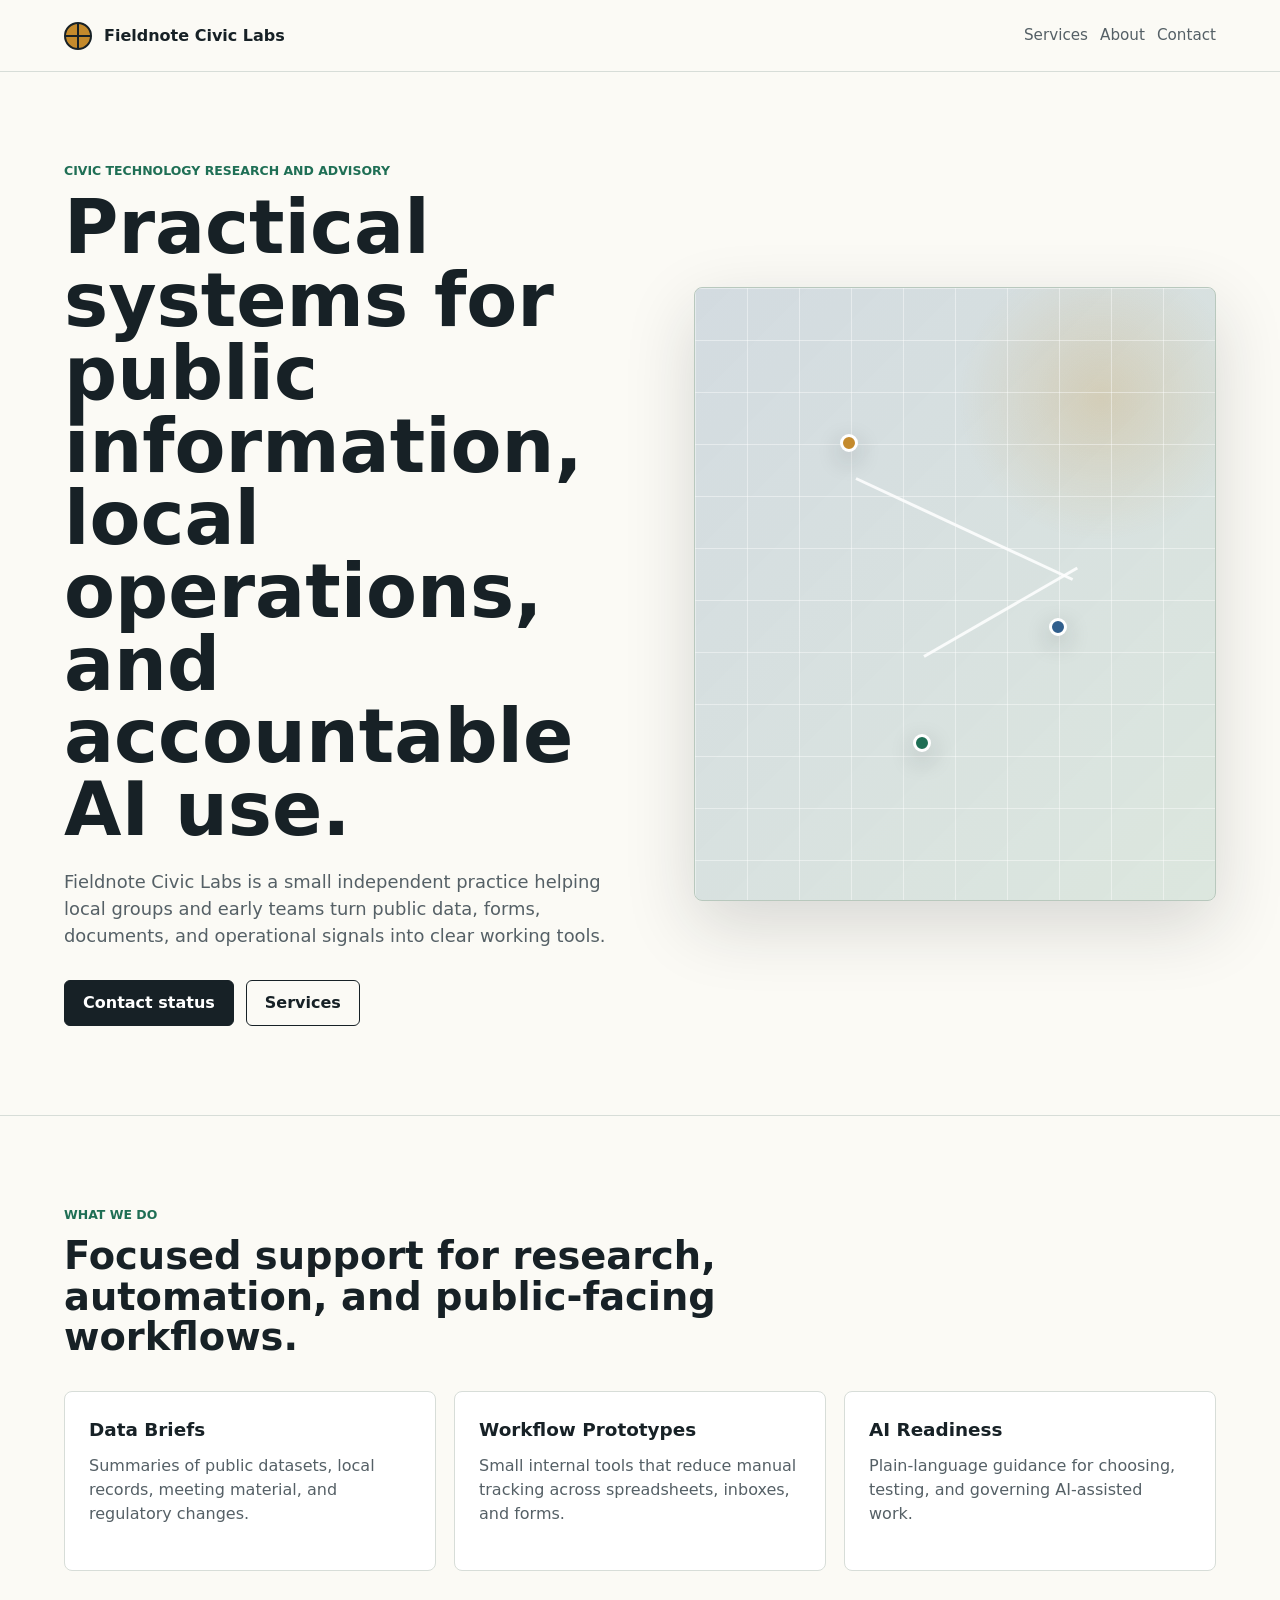
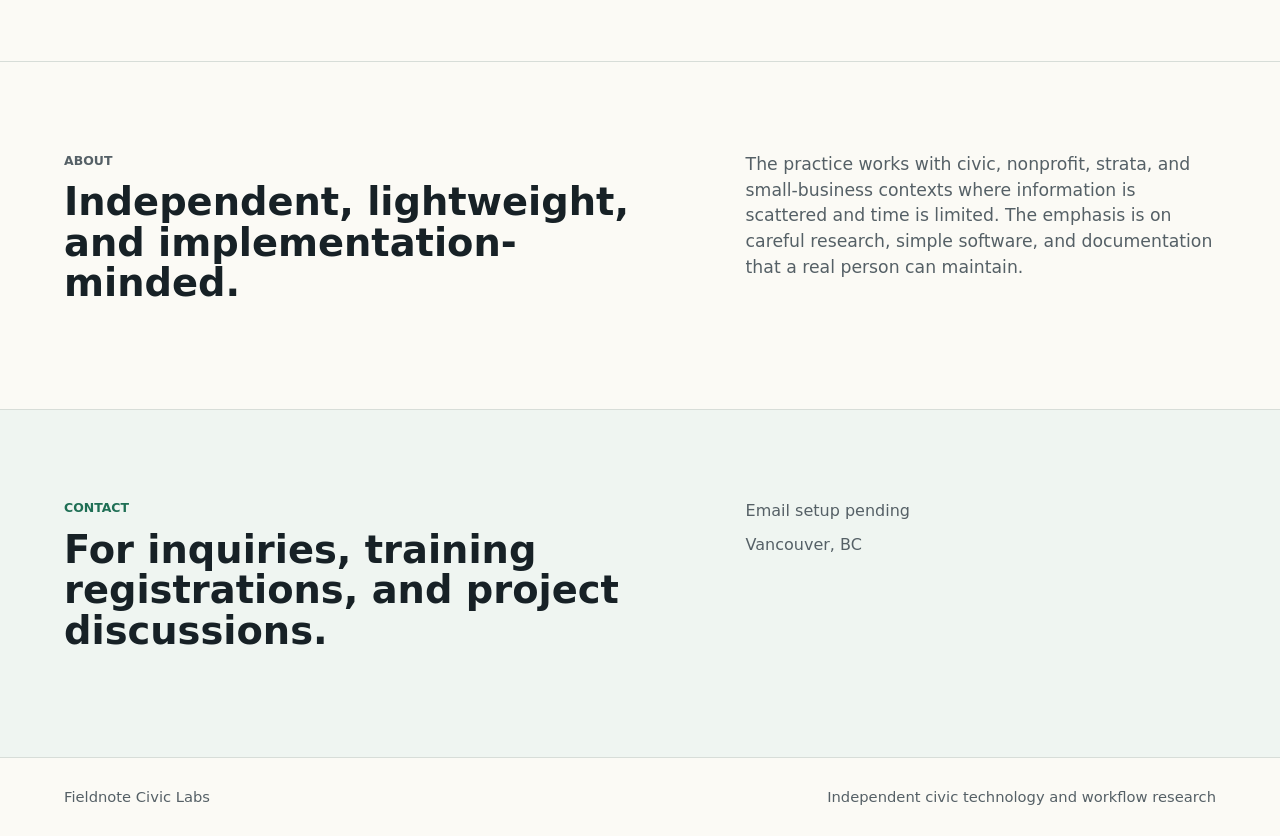
==== index.html @ 01c792d1 "Remove unconfigured contact email" ====
<!doctype html>
<html lang="en">
  <head>
    <meta charset="utf-8">
    <meta name="viewport" content="width=device-width, initial-scale=1">
    <title>Fieldnote Civic Labs</title>
    <meta
      name="description"
      content="Fieldnote Civic Labs is an independent civic technology and workflow research practice."
    >
    <meta property="og:title" content="Fieldnote Civic Labs">
    <meta
      property="og:description"
      content="Independent civic technology, workflow research, and accountable AI advisory."
    >
    <meta property="og:type" content="website">
    <meta property="og:url" content="https://fieldnoteciviclabs.com/">
    <link rel="stylesheet" href="./styles.css">
  </head>
  <body>
    <header class="site-header">
      <a class="brand" href="./" aria-label="Fieldnote Civic Labs home">
        <span class="brand-mark" aria-hidden="true"></span>
        <span>Fieldnote Civic Labs</span>
      </a>
      <nav aria-label="Primary navigation">
        <a href="#services">Services</a>
        <a href="#about">About</a>
        <a href="#contact">Contact</a>
      </nav>
    </header>

    <main>
      <section class="hero">
        <div class="hero-copy">
          <p class="eyebrow">Civic technology research and advisory</p>
          <h1>Practical systems for public information, local operations, and accountable AI use.</h1>
          <p class="lede">
            Fieldnote Civic Labs is a small independent practice helping local groups and early teams
            turn public data, forms, documents, and operational signals into clear working tools.
          </p>
          <div class="hero-actions" aria-label="Primary actions">
            <a class="button primary" href="#contact">Contact status</a>
            <a class="button secondary" href="#services">Services</a>
          </div>
        </div>
        <div class="field-visual" aria-hidden="true">
          <div class="map-grid">
            <span class="pin pin-one"></span>
            <span class="pin pin-two"></span>
            <span class="pin pin-three"></span>
            <span class="route route-one"></span>
            <span class="route route-two"></span>
          </div>
        </div>
      </section>

      <section id="services" class="section">
        <div class="section-heading">
          <p class="eyebrow">What we do</p>
          <h2>Focused support for research, automation, and public-facing workflows.</h2>
        </div>
        <div class="service-grid">
          <article>
            <h3>Data Briefs</h3>
            <p>Summaries of public datasets, local records, meeting material, and regulatory changes.</p>
          </article>
          <article>
            <h3>Workflow Prototypes</h3>
            <p>Small internal tools that reduce manual tracking across spreadsheets, inboxes, and forms.</p>
          </article>
          <article>
            <h3>AI Readiness</h3>
            <p>Plain-language guidance for choosing, testing, and governing AI-assisted work.</p>
          </article>
        </div>
      </section>

      <section id="about" class="section split">
        <div>
          <p class="eyebrow">About</p>
          <h2>Independent, lightweight, and implementation-minded.</h2>
        </div>
        <p>
          The practice works with civic, nonprofit, strata, and small-business contexts where information
          is scattered and time is limited. The emphasis is on careful research, simple software, and
          documentation that a real person can maintain.
        </p>
      </section>

      <section id="contact" class="section contact-band">
        <div>
          <p class="eyebrow">Contact</p>
          <h2>For inquiries, training registrations, and project discussions.</h2>
        </div>
        <address>
          <span>Email setup pending</span>
          <span>Vancouver, BC</span>
        </address>
      </section>
    </main>

    <footer>
      <span>Fieldnote Civic Labs</span>
      <span>Independent civic technology and workflow research</span>
    </footer>
  </body>
</html>
---- styles.css ----
:root {
  color-scheme: light;
  --ink: #172126;
  --muted: #556066;
  --line: #d7ddd8;
  --paper: #fbfaf5;
  --wash: #eff5f1;
  --green: #1f6f55;
  --blue: #315f8d;
  --gold: #c48a2c;
  --white: #ffffff;
}

* {
  box-sizing: border-box;
}

html {
  scroll-behavior: smooth;
}

body {
  margin: 0;
  background: var(--paper);
  color: var(--ink);
  font-family:
    Inter, ui-sans-serif, system-ui, -apple-system, BlinkMacSystemFont, "Segoe UI", sans-serif;
  line-height: 1.5;
}

a {
  color: inherit;
}

.site-header {
  display: flex;
  align-items: center;
  justify-content: space-between;
  gap: 24px;
  min-height: 72px;
  padding: 18px clamp(20px, 5vw, 72px);
  border-bottom: 1px solid var(--line);
  background: rgba(251, 250, 245, 0.94);
  position: sticky;
  top: 0;
  z-index: 10;
  backdrop-filter: blur(12px);
}

.brand,
nav {
  display: flex;
  align-items: center;
  gap: 12px;
}

.brand {
  text-decoration: none;
  font-weight: 700;
}

.brand-mark {
  width: 28px;
  height: 28px;
  border: 2px solid var(--ink);
  border-radius: 50%;
  background:
    linear-gradient(90deg, transparent 46%, var(--ink) 46% 54%, transparent 54%),
    linear-gradient(0deg, transparent 46%, var(--ink) 46% 54%, transparent 54%),
    var(--gold);
}

nav a {
  color: var(--muted);
  font-size: 0.95rem;
  text-decoration: none;
}

nav a:hover {
  color: var(--ink);
}

.hero {
  display: grid;
  grid-template-columns: minmax(0, 1.04fr) minmax(320px, 0.96fr);
  gap: clamp(32px, 5vw, 72px);
  align-items: center;
  min-height: calc(100svh - 72px);
  padding: clamp(48px, 7vw, 92px) clamp(20px, 5vw, 72px);
  border-bottom: 1px solid var(--line);
}

.hero-copy {
  max-width: 760px;
}

.eyebrow {
  margin: 0 0 12px;
  color: var(--green);
  font-size: 0.78rem;
  font-weight: 800;
  letter-spacing: 0;
  text-transform: uppercase;
}

h1,
h2,
h3,
p {
  margin-top: 0;
}

h1 {
  margin-bottom: 22px;
  font-size: clamp(2.45rem, 5.8vw, 5.8rem);
  line-height: 0.98;
  letter-spacing: 0;
  max-width: 900px;
}

h2 {
  margin-bottom: 16px;
  font-size: clamp(1.75rem, 3vw, 3.15rem);
  line-height: 1.05;
  letter-spacing: 0;
}

h3 {
  margin-bottom: 10px;
  font-size: 1.15rem;
}

.lede {
  max-width: 700px;
  color: var(--muted);
  font-size: clamp(1.05rem, 1.4vw, 1.28rem);
}

.hero-actions {
  display: flex;
  flex-wrap: wrap;
  gap: 12px;
  margin-top: 30px;
}

.button {
  display: inline-flex;
  align-items: center;
  justify-content: center;
  min-height: 46px;
  padding: 0 18px;
  border: 1px solid var(--ink);
  border-radius: 6px;
  font-weight: 700;
  text-decoration: none;
}

.button.primary {
  background: var(--ink);
  color: var(--white);
}

.button.secondary {
  background: transparent;
}

.field-visual {
  min-height: min(68svh, 620px);
  border: 1px solid #b8c8bd;
  border-radius: 8px;
  overflow: hidden;
  background:
    radial-gradient(circle at 78% 18%, rgba(196, 138, 44, 0.22), transparent 22%),
    linear-gradient(135deg, rgba(49, 95, 141, 0.2), rgba(31, 111, 85, 0.14)),
    url("https://images.unsplash.com/photo-1518005020951-eccb494ad742?auto=format&fit=crop&w=1200&q=80");
  background-position: center;
  background-size: cover;
  box-shadow: 0 24px 70px rgba(23, 33, 38, 0.16);
}

.map-grid {
  position: relative;
  width: 100%;
  height: 100%;
  min-height: inherit;
  background-image:
    linear-gradient(rgba(255, 255, 255, 0.42) 1px, transparent 1px),
    linear-gradient(90deg, rgba(255, 255, 255, 0.42) 1px, transparent 1px);
  background-size: 52px 52px;
}

.pin,
.route {
  position: absolute;
  display: block;
}

.pin {
  width: 18px;
  height: 18px;
  border: 3px solid var(--white);
  border-radius: 50%;
  background: var(--gold);
  box-shadow: 0 8px 24px rgba(23, 33, 38, 0.24);
}

.pin-one {
  top: 24%;
  left: 28%;
}

.pin-two {
  top: 54%;
  left: 68%;
  background: var(--blue);
}

.pin-three {
  top: 73%;
  left: 42%;
  background: var(--green);
}

.route {
  height: 3px;
  transform-origin: left center;
  background: rgba(255, 255, 255, 0.86);
}

.route-one {
  top: 31%;
  left: 31%;
  width: 46%;
  transform: rotate(25deg);
}

.route-two {
  top: 60%;
  left: 44%;
  width: 34%;
  transform: rotate(-30deg);
}

.section {
  padding: clamp(48px, 7vw, 90px) clamp(20px, 5vw, 72px);
  border-bottom: 1px solid var(--line);
}

.section-heading {
  max-width: 780px;
  margin-bottom: 34px;
}

.service-grid {
  display: grid;
  grid-template-columns: repeat(3, minmax(0, 1fr));
  gap: 18px;
}

.service-grid article {
  min-height: 180px;
  padding: 24px;
  border: 1px solid var(--line);
  border-radius: 8px;
  background: var(--white);
}

.service-grid p,
.split p {
  color: var(--muted);
}

.split,
.contact-band {
  display: grid;
  grid-template-columns: minmax(0, 0.9fr) minmax(280px, 0.7fr);
  gap: clamp(28px, 6vw, 90px);
  align-items: start;
}

.split > p {
  margin: 0;
  font-size: 1.08rem;
}

.contact-band {
  background: var(--wash);
}

address {
  display: grid;
  gap: 10px;
  color: var(--muted);
  font-style: normal;
}

address a {
  color: var(--ink);
  font-weight: 800;
}

footer {
  display: flex;
  justify-content: space-between;
  gap: 18px;
  padding: 28px clamp(20px, 5vw, 72px);
  color: var(--muted);
  font-size: 0.92rem;
}

@media (max-width: 860px) {
  .site-header,
  footer {
    align-items: flex-start;
    flex-direction: column;
  }

  .hero,
  .split,
  .contact-band {
    grid-template-columns: 1fr;
  }

  .hero {
    min-height: auto;
  }

  .field-visual {
    min-height: 360px;
  }

  .service-grid {
    grid-template-columns: 1fr;
  }
}

@media (max-width: 560px) {
  nav {
    width: 100%;
    justify-content: space-between;
  }

  h1 {
    font-size: 2.35rem;
  }
}
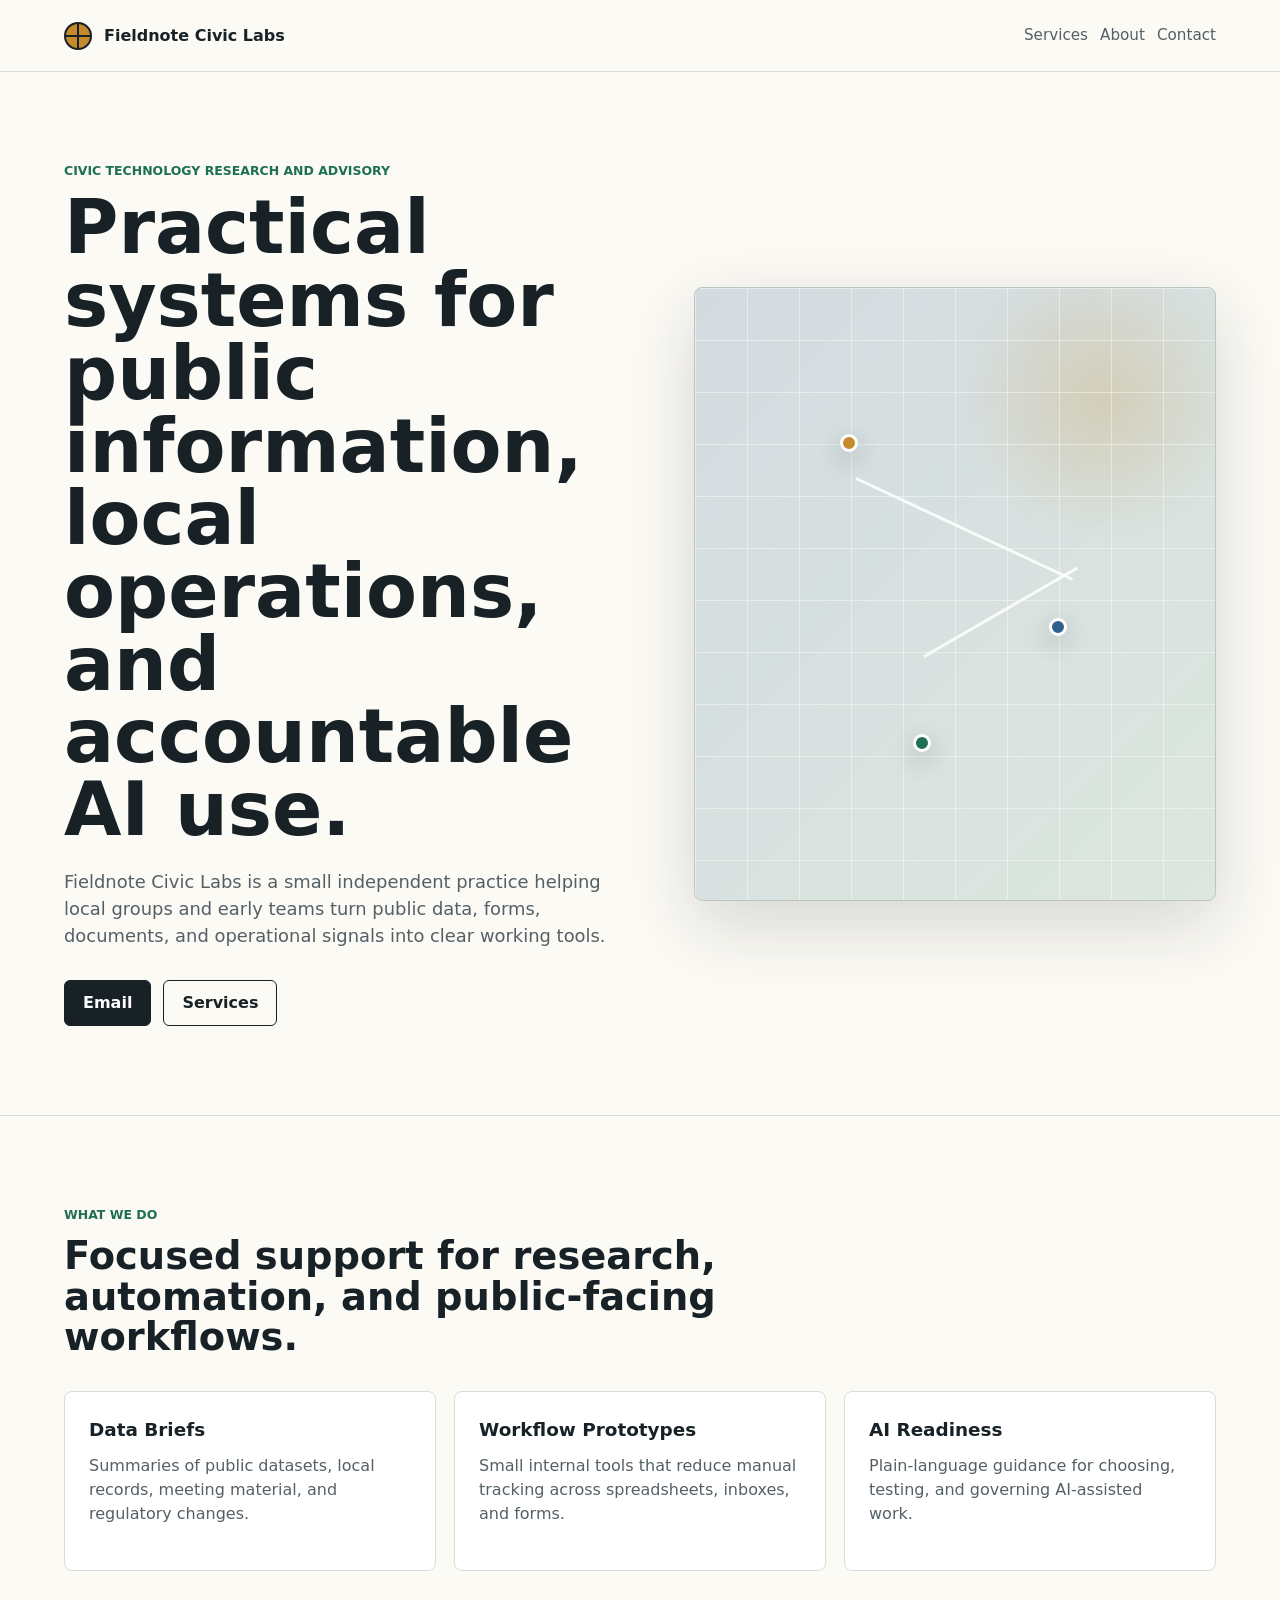
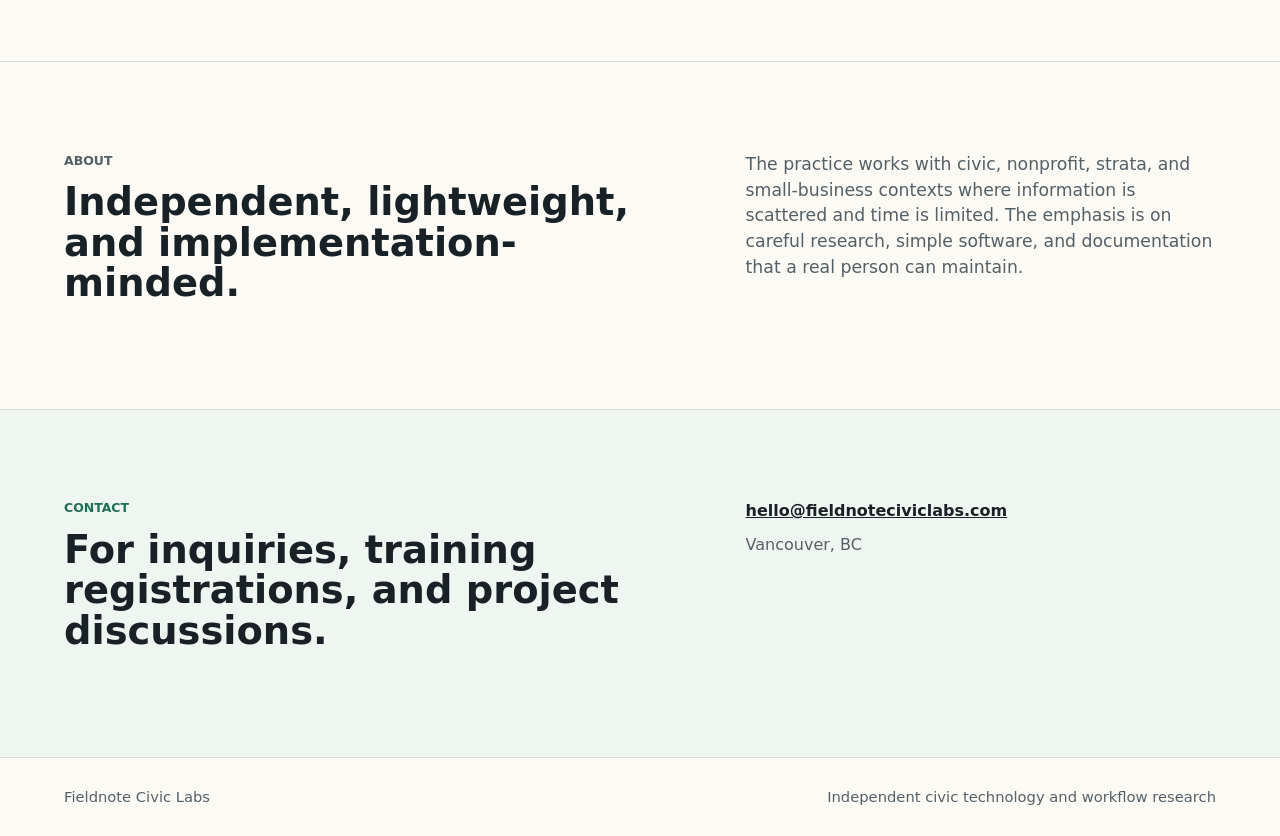
==== commit 1475ce66: "Show working contact email" ====
--- a/index.html
+++ b/index.html
@@ -40,7 +40,7 @@
             turn public data, forms, documents, and operational signals into clear working tools.
           </p>
           <div class="hero-actions" aria-label="Primary actions">
-            <a class="button primary" href="#contact">Contact status</a>
+            <a class="button primary" href="mailto:hello@fieldnoteciviclabs.com">Email</a>
             <a class="button secondary" href="#services">Services</a>
           </div>
         </div>
@@ -94,7 +94,7 @@
           <h2>For inquiries, training registrations, and project discussions.</h2>
         </div>
         <address>
-          <span>Email setup pending</span>
+          <a href="mailto:hello@fieldnoteciviclabs.com">hello@fieldnoteciviclabs.com</a>
           <span>Vancouver, BC</span>
         </address>
       </section>
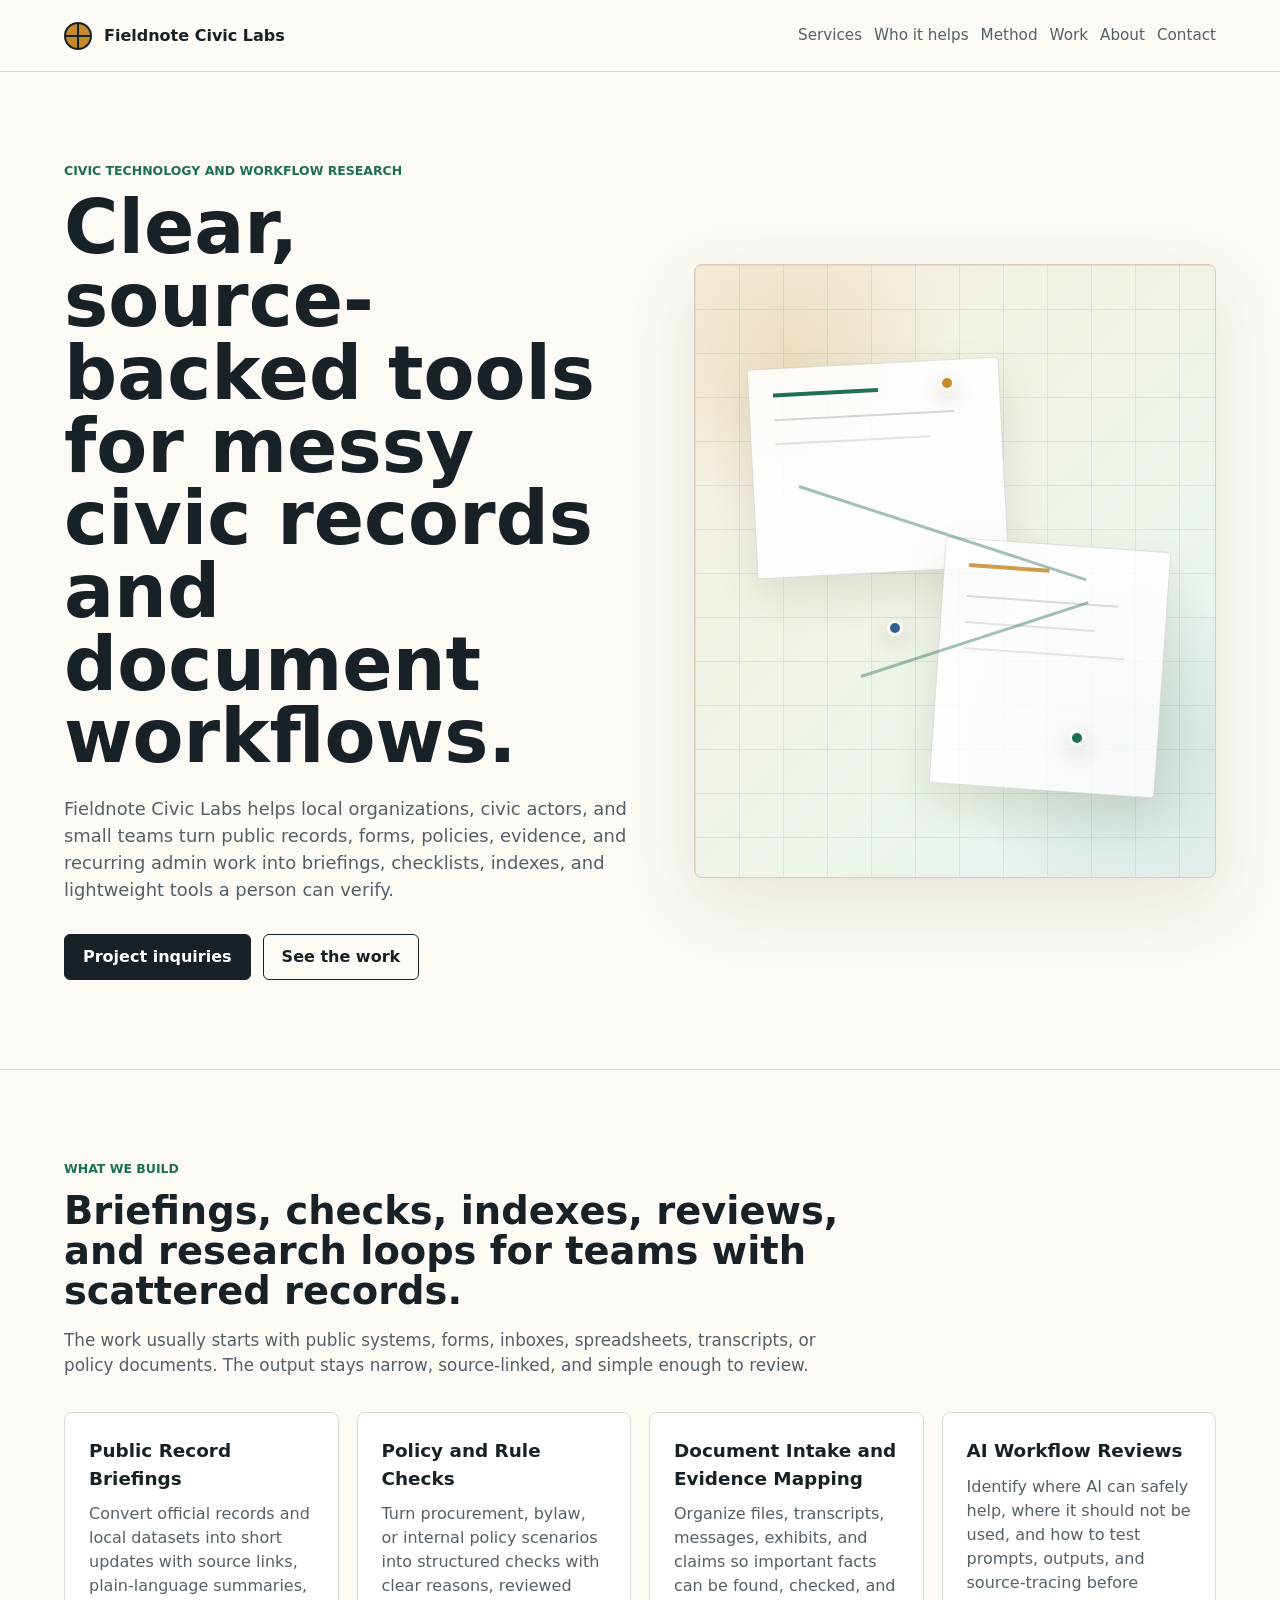
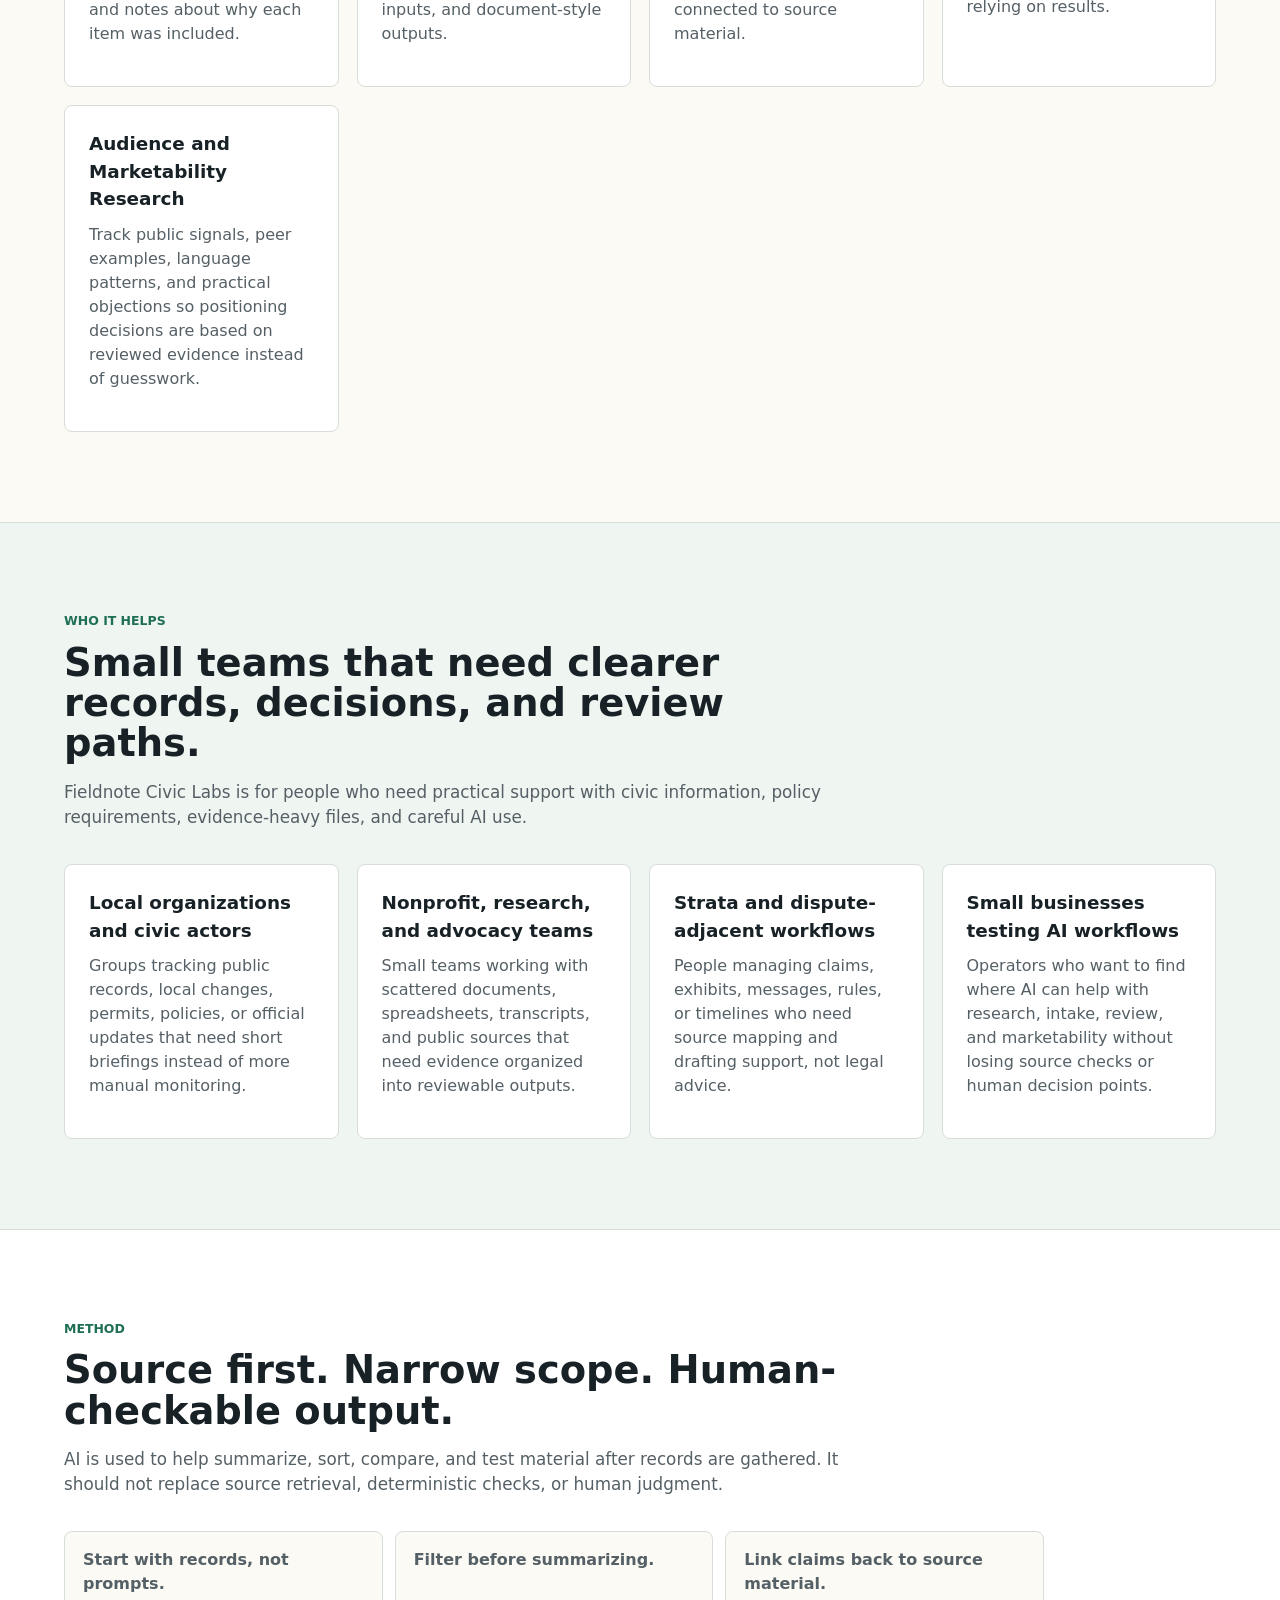
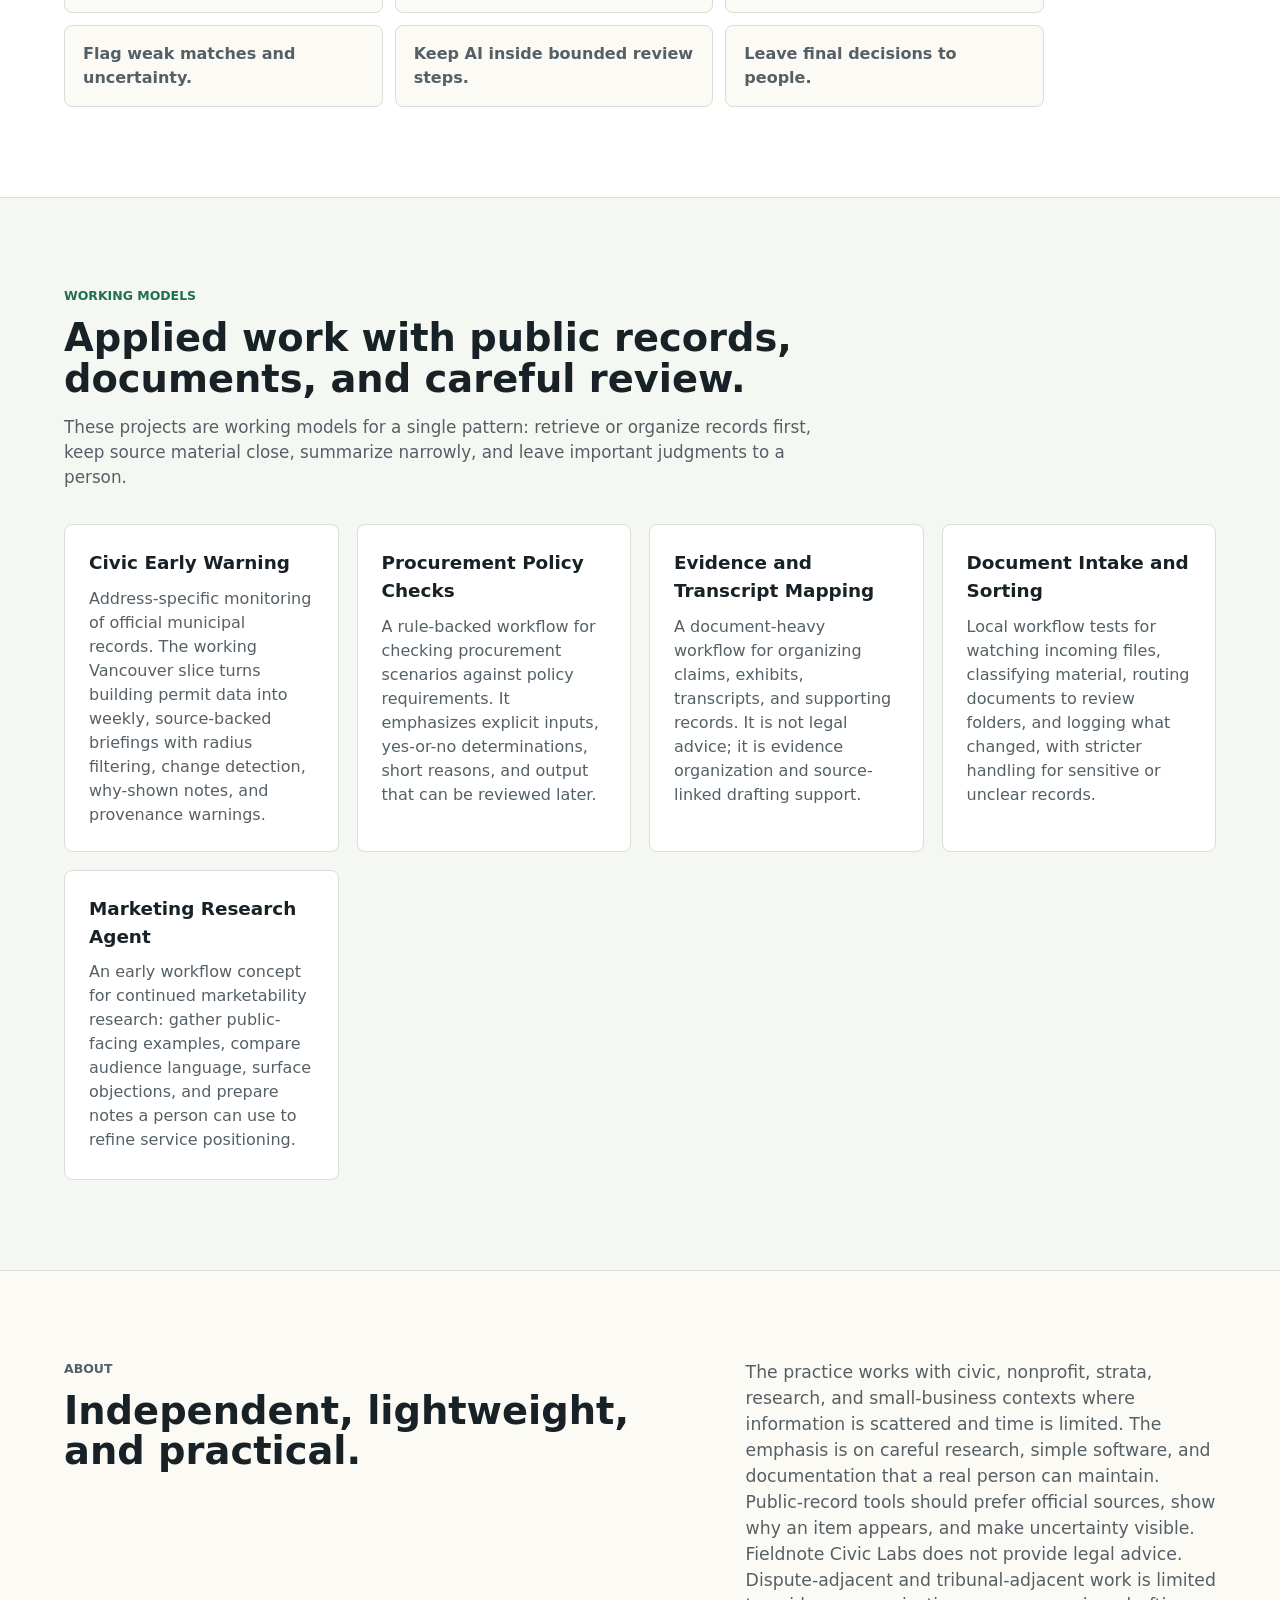
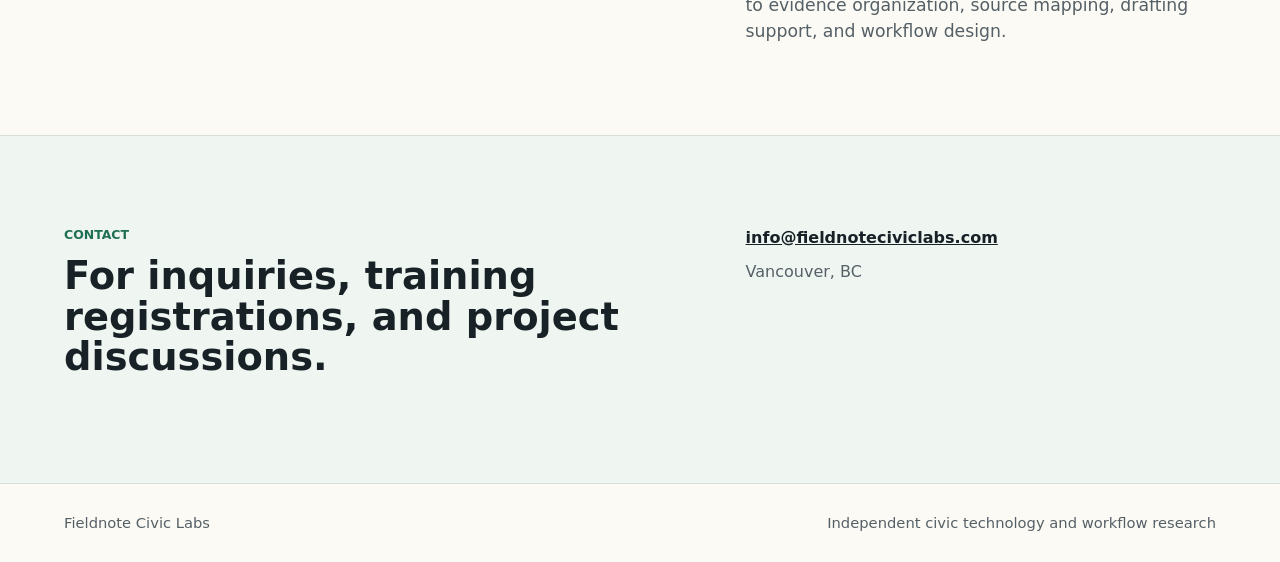
==== commit 0863d873: "Improve site search discoverability" ====
--- a/index.html
+++ b/index.html
@@ -3,19 +3,56 @@
   <head>
     <meta charset="utf-8">
     <meta name="viewport" content="width=device-width, initial-scale=1">
-    <title>Fieldnote Civic Labs</title>
+    <title>Fieldnote Civic Labs | Source-backed civic workflow tools</title>
     <meta
       name="description"
-      content="Fieldnote Civic Labs is an independent civic technology and workflow research practice."
+      content="Fieldnote Civic Labs builds source-backed civic workflow tools for public records, policy checks, document intake, evidence mapping, market research, and careful AI-assisted review."
     >
     <meta property="og:title" content="Fieldnote Civic Labs">
     <meta
       property="og:description"
-      content="Independent civic technology, workflow research, and accountable AI advisory."
+      content="Source-backed civic tools for public records, documents, and careful AI workflows."
     >
     <meta property="og:type" content="website">
     <meta property="og:url" content="https://fieldnoteciviclabs.com/">
+    <link rel="canonical" href="https://fieldnoteciviclabs.com/">
     <link rel="stylesheet" href="./styles.css">
+    <script type="application/ld+json">
+      {
+        "@context": "https://schema.org",
+        "@type": "ProfessionalService",
+        "name": "Fieldnote Civic Labs",
+        "url": "https://fieldnoteciviclabs.com/",
+        "email": "info@fieldnoteciviclabs.com",
+        "description": "Fieldnote Civic Labs builds source-backed civic workflow tools for public records, policy checks, document intake, evidence mapping, market research, and careful AI-assisted review.",
+        "areaServed": {
+          "@type": "Place",
+          "name": "Vancouver, British Columbia"
+        },
+        "address": {
+          "@type": "PostalAddress",
+          "addressLocality": "Vancouver",
+          "addressRegion": "BC",
+          "addressCountry": "CA"
+        },
+        "knowsAbout": [
+          "Civic technology",
+          "Public record briefings",
+          "Policy checks",
+          "Document intake",
+          "Evidence mapping",
+          "AI workflow review",
+          "Audience and marketability research"
+        ],
+        "serviceType": [
+          "Public record briefings",
+          "Policy and rule checks",
+          "Document intake and evidence mapping",
+          "AI workflow reviews",
+          "Audience and marketability research"
+        ]
+      }
+    </script>
   </head>
   <body>
     <header class="site-header">
@@ -25,6 +62,9 @@
       </a>
       <nav aria-label="Primary navigation">
         <a href="#services">Services</a>
+        <a href="#audience">Who it helps</a>
+        <a href="#method">Method</a>
+        <a href="#projects">Work</a>
         <a href="#about">About</a>
         <a href="#contact">Contact</a>
       </nav>
@@ -33,15 +73,16 @@
     <main>
       <section class="hero">
         <div class="hero-copy">
-          <p class="eyebrow">Civic technology research and advisory</p>
-          <h1>Practical systems for public information, local operations, and accountable AI use.</h1>
+          <p class="eyebrow">Civic technology and workflow research</p>
+          <h1>Clear, source-backed tools for messy civic records and document workflows.</h1>
           <p class="lede">
-            Fieldnote Civic Labs is a small independent practice helping local groups and early teams
-            turn public data, forms, documents, and operational signals into clear working tools.
+            Fieldnote Civic Labs helps local organizations, civic actors, and small teams turn public
+            records, forms, policies, evidence, and recurring admin work into briefings, checklists,
+            indexes, and lightweight tools a person can verify.
           </p>
           <div class="hero-actions" aria-label="Primary actions">
-            <a class="button primary" href="mailto:hello@fieldnoteciviclabs.com">Email</a>
-            <a class="button secondary" href="#services">Services</a>
+            <a class="button primary" href="#contact">Project inquiries</a>
+            <a class="button secondary" href="#projects">See the work</a>
           </div>
         </div>
         <div class="field-visual" aria-hidden="true">
@@ -57,21 +98,161 @@
 
       <section id="services" class="section">
         <div class="section-heading">
-          <p class="eyebrow">What we do</p>
-          <h2>Focused support for research, automation, and public-facing workflows.</h2>
+          <p class="eyebrow">What we build</p>
+          <h2>Briefings, checks, indexes, reviews, and research loops for teams with scattered records.</h2>
+          <p>
+            The work usually starts with public systems, forms, inboxes, spreadsheets, transcripts,
+            or policy documents. The output stays narrow, source-linked, and simple enough to review.
+          </p>
         </div>
         <div class="service-grid">
           <article>
-            <h3>Data Briefs</h3>
-            <p>Summaries of public datasets, local records, meeting material, and regulatory changes.</p>
-          </article>
-          <article>
-            <h3>Workflow Prototypes</h3>
-            <p>Small internal tools that reduce manual tracking across spreadsheets, inboxes, and forms.</p>
-          </article>
-          <article>
-            <h3>AI Readiness</h3>
-            <p>Plain-language guidance for choosing, testing, and governing AI-assisted work.</p>
+            <h3>Public Record Briefings</h3>
+            <p>
+              Convert official records and local datasets into short updates with source links,
+              plain-language summaries, and notes about why each item was included.
+            </p>
+          </article>
+          <article>
+            <h3>Policy and Rule Checks</h3>
+            <p>
+              Turn procurement, bylaw, or internal policy scenarios into structured checks with clear
+              reasons, reviewed inputs, and document-style outputs.
+            </p>
+          </article>
+          <article>
+            <h3>Document Intake and Evidence Mapping</h3>
+            <p>
+              Organize files, transcripts, messages, exhibits, and claims so important facts can be
+              found, checked, and connected to source material.
+            </p>
+          </article>
+          <article>
+            <h3>AI Workflow Reviews</h3>
+            <p>
+              Identify where AI can safely help, where it should not be used, and how to test prompts,
+              outputs, and source-tracing before relying on results.
+            </p>
+          </article>
+          <article>
+            <h3>Audience and Marketability Research</h3>
+            <p>
+              Track public signals, peer examples, language patterns, and practical objections so
+              positioning decisions are based on reviewed evidence instead of guesswork.
+            </p>
+          </article>
+        </div>
+      </section>
+
+      <section id="audience" class="section audience-section">
+        <div class="section-heading">
+          <p class="eyebrow">Who it helps</p>
+          <h2>Small teams that need clearer records, decisions, and review paths.</h2>
+          <p>
+            Fieldnote Civic Labs is for people who need practical support with civic information,
+            policy requirements, evidence-heavy files, and careful AI use.
+          </p>
+        </div>
+        <div class="audience-grid">
+          <article>
+            <h3>Local organizations and civic actors</h3>
+            <p>
+              Groups tracking public records, local changes, permits, policies, or official updates
+              that need short briefings instead of more manual monitoring.
+            </p>
+          </article>
+          <article>
+            <h3>Nonprofit, research, and advocacy teams</h3>
+            <p>
+              Small teams working with scattered documents, spreadsheets, transcripts, and public
+              sources that need evidence organized into reviewable outputs.
+            </p>
+          </article>
+          <article>
+            <h3>Strata and dispute-adjacent workflows</h3>
+            <p>
+              People managing claims, exhibits, messages, rules, or timelines who need source mapping
+              and drafting support, not legal advice.
+            </p>
+          </article>
+          <article>
+            <h3>Small businesses testing AI workflows</h3>
+            <p>
+              Operators who want to find where AI can help with research, intake, review, and
+              marketability without losing source checks or human decision points.
+            </p>
+          </article>
+        </div>
+      </section>
+
+      <section id="method" class="section method-section">
+        <div class="section-heading">
+          <p class="eyebrow">Method</p>
+          <h2>Source first. Narrow scope. Human-checkable output.</h2>
+          <p>
+            AI is used to help summarize, sort, compare, and test material after records are gathered.
+            It should not replace source retrieval, deterministic checks, or human judgment.
+          </p>
+        </div>
+        <ul class="method-list">
+          <li>Start with records, not prompts.</li>
+          <li>Filter before summarizing.</li>
+          <li>Link claims back to source material.</li>
+          <li>Flag weak matches and uncertainty.</li>
+          <li>Keep AI inside bounded review steps.</li>
+          <li>Leave final decisions to people.</li>
+        </ul>
+      </section>
+
+      <section id="projects" class="section research-section">
+        <div class="section-heading">
+          <p class="eyebrow">Working Models</p>
+          <h2>Applied work with public records, documents, and careful review.</h2>
+          <p>
+            These projects are working models for a single pattern: retrieve or organize records first,
+            keep source material close, summarize narrowly, and leave important judgments to a person.
+          </p>
+        </div>
+        <div class="project-grid">
+          <article>
+            <h3>Civic Early Warning</h3>
+            <p>
+              Address-specific monitoring of official municipal records. The working Vancouver slice
+              turns building permit data into weekly, source-backed briefings with radius filtering,
+              change detection, why-shown notes, and provenance warnings.
+            </p>
+          </article>
+          <article>
+            <h3>Procurement Policy Checks</h3>
+            <p>
+              A rule-backed workflow for checking procurement scenarios against policy requirements.
+              It emphasizes explicit inputs, yes-or-no determinations, short reasons, and output that
+              can be reviewed later.
+            </p>
+          </article>
+          <article>
+            <h3>Evidence and Transcript Mapping</h3>
+            <p>
+              A document-heavy workflow for organizing claims, exhibits, transcripts, and supporting
+              records. It is not legal advice; it is evidence organization and source-linked drafting
+              support.
+            </p>
+          </article>
+          <article>
+            <h3>Document Intake and Sorting</h3>
+            <p>
+              Local workflow tests for watching incoming files, classifying material, routing documents
+              to review folders, and logging what changed, with stricter handling for sensitive or
+              unclear records.
+            </p>
+          </article>
+          <article>
+            <h3>Marketing Research Agent</h3>
+            <p>
+              An early workflow concept for continued marketability research: gather public-facing
+              examples, compare audience language, surface objections, and prepare notes a person can
+              use to refine service positioning.
+            </p>
           </article>
         </div>
       </section>
@@ -79,12 +260,15 @@
       <section id="about" class="section split">
         <div>
           <p class="eyebrow">About</p>
-          <h2>Independent, lightweight, and implementation-minded.</h2>
+          <h2>Independent, lightweight, and practical.</h2>
         </div>
         <p>
-          The practice works with civic, nonprofit, strata, and small-business contexts where information
-          is scattered and time is limited. The emphasis is on careful research, simple software, and
-          documentation that a real person can maintain.
+          The practice works with civic, nonprofit, strata, research, and small-business contexts where
+          information is scattered and time is limited. The emphasis is on careful research, simple
+          software, and documentation that a real person can maintain. Public-record tools should
+          prefer official sources, show why an item appears, and make uncertainty visible.
+          Fieldnote Civic Labs does not provide legal advice. Dispute-adjacent and tribunal-adjacent
+          work is limited to evidence organization, source mapping, drafting support, and workflow design.
         </p>
       </section>
 
@@ -94,7 +278,7 @@
           <h2>For inquiries, training registrations, and project discussions.</h2>
         </div>
         <address>
-          <a href="mailto:hello@fieldnoteciviclabs.com">hello@fieldnoteciviclabs.com</a>
+          <a href="mailto:info@fieldnoteciviclabs.com">info@fieldnoteciviclabs.com</a>
           <span>Vancouver, BC</span>
         </address>
       </section>
--- a/styles.css
+++ b/styles.css
@@ -52,6 +52,7 @@
   display: flex;
   align-items: center;
   gap: 12px;
+  flex-wrap: wrap;
 }
 
 .brand {
@@ -166,16 +167,16 @@
 
 .field-visual {
   min-height: min(68svh, 620px);
-  border: 1px solid #b8c8bd;
+  border: 1px solid #d8cdb6;
   border-radius: 8px;
   overflow: hidden;
   background:
-    radial-gradient(circle at 78% 18%, rgba(196, 138, 44, 0.22), transparent 22%),
-    linear-gradient(135deg, rgba(49, 95, 141, 0.2), rgba(31, 111, 85, 0.14)),
-    url("https://images.unsplash.com/photo-1518005020951-eccb494ad742?auto=format&fit=crop&w=1200&q=80");
+    radial-gradient(circle at 18% 14%, rgba(196, 138, 44, 0.18), transparent 24%),
+    radial-gradient(circle at 82% 78%, rgba(31, 111, 85, 0.15), transparent 26%),
+    linear-gradient(135deg, #f7efe0, #edf5ec 64%, #e6f0ee);
   background-position: center;
   background-size: cover;
-  box-shadow: 0 24px 70px rgba(23, 33, 38, 0.16);
+  box-shadow: 0 24px 70px rgba(92, 73, 42, 0.12);
 }
 
 .map-grid {
@@ -184,9 +185,46 @@
   height: 100%;
   min-height: inherit;
   background-image:
-    linear-gradient(rgba(255, 255, 255, 0.42) 1px, transparent 1px),
-    linear-gradient(90deg, rgba(255, 255, 255, 0.42) 1px, transparent 1px);
-  background-size: 52px 52px;
+    linear-gradient(rgba(23, 33, 38, 0.08) 1px, transparent 1px),
+    linear-gradient(90deg, rgba(23, 33, 38, 0.08) 1px, transparent 1px);
+  background-size: 44px 44px;
+}
+
+.map-grid::before,
+.map-grid::after {
+  position: absolute;
+  border: 1px solid rgba(23, 33, 38, 0.14);
+  border-radius: 4px;
+  background: rgba(255, 255, 255, 0.82);
+  box-shadow: 0 18px 42px rgba(92, 73, 42, 0.12);
+  content: "";
+}
+
+.map-grid::before {
+  top: 16%;
+  left: 11%;
+  width: 48%;
+  height: 34%;
+  transform: rotate(-3deg);
+  background:
+    linear-gradient(var(--green), var(--green)) 24px 24px / 42% 4px no-repeat,
+    linear-gradient(rgba(23, 33, 38, 0.18), rgba(23, 33, 38, 0.18)) 24px 50px / 72% 2px no-repeat,
+    linear-gradient(rgba(23, 33, 38, 0.12), rgba(23, 33, 38, 0.12)) 24px 74px / 62% 2px no-repeat,
+    rgba(255, 255, 255, 0.86);
+}
+
+.map-grid::after {
+  right: 10%;
+  bottom: 14%;
+  width: 43%;
+  height: 40%;
+  transform: rotate(4deg);
+  background:
+    linear-gradient(rgba(196, 138, 44, 0.85), rgba(196, 138, 44, 0.85)) 24px 24px / 36% 4px no-repeat,
+    linear-gradient(rgba(23, 33, 38, 0.16), rgba(23, 33, 38, 0.16)) 24px 56px / 68% 2px no-repeat,
+    linear-gradient(rgba(23, 33, 38, 0.12), rgba(23, 33, 38, 0.12)) 24px 82px / 58% 2px no-repeat,
+    linear-gradient(rgba(23, 33, 38, 0.1), rgba(23, 33, 38, 0.1)) 24px 108px / 72% 2px no-repeat,
+    rgba(255, 255, 255, 0.82);
 }
 
 .pin,
@@ -196,49 +234,51 @@
 }
 
 .pin {
-  width: 18px;
-  height: 18px;
-  border: 3px solid var(--white);
+  z-index: 2;
+  width: 16px;
+  height: 16px;
+  border: 3px solid var(--paper);
   border-radius: 50%;
   background: var(--gold);
-  box-shadow: 0 8px 24px rgba(23, 33, 38, 0.24);
+  box-shadow: 0 8px 20px rgba(92, 73, 42, 0.22);
 }
 
 .pin-one {
-  top: 24%;
-  left: 28%;
+  top: 18%;
+  left: 47%;
 }
 
 .pin-two {
-  top: 54%;
-  left: 68%;
+  top: 58%;
+  left: 37%;
   background: var(--blue);
 }
 
 .pin-three {
-  top: 73%;
-  left: 42%;
+  top: 76%;
+  left: 72%;
   background: var(--green);
 }
 
 .route {
+  z-index: 1;
   height: 3px;
   transform-origin: left center;
-  background: rgba(255, 255, 255, 0.86);
+  background: rgba(31, 111, 85, 0.42);
 }
 
 .route-one {
-  top: 31%;
-  left: 31%;
+  top: 36%;
+  left: 20%;
+  width: 58%;
+  transform: rotate(18deg);
+}
+
+.route-two {
+  top: 67%;
+  left: 32%;
   width: 46%;
-  transform: rotate(25deg);
-}
-
-.route-two {
-  top: 60%;
-  left: 44%;
-  width: 34%;
-  transform: rotate(-30deg);
+  transform: rotate(-18deg);
 }
 
 .section {
@@ -251,13 +291,20 @@
   margin-bottom: 34px;
 }
 
+.section-heading p:not(.eyebrow) {
+  color: var(--muted);
+  font-size: 1.05rem;
+}
+
 .service-grid {
   display: grid;
-  grid-template-columns: repeat(3, minmax(0, 1fr));
+  grid-template-columns: repeat(auto-fit, minmax(220px, 1fr));
   gap: 18px;
 }
 
-.service-grid article {
+.service-grid article,
+.project-grid article,
+.audience-grid article {
   min-height: 180px;
   padding: 24px;
   border: 1px solid var(--line);
@@ -266,8 +313,68 @@
 }
 
 .service-grid p,
+.project-grid p,
+.audience-grid p,
 .split p {
   color: var(--muted);
+}
+
+.audience-section {
+  background: var(--wash);
+}
+
+.audience-grid {
+  display: grid;
+  grid-template-columns: repeat(auto-fit, minmax(240px, 1fr));
+  gap: 18px;
+}
+
+.research-section {
+  background: #f5f7f2;
+}
+
+.method-section {
+  background: var(--white);
+}
+
+.method-list {
+  display: grid;
+  grid-template-columns: repeat(3, minmax(0, 1fr));
+  gap: 12px;
+  max-width: 980px;
+  margin: 0;
+  padding: 0;
+  list-style: none;
+}
+
+.method-list li {
+  min-height: 68px;
+  padding: 16px 18px;
+  border: 1px solid var(--line);
+  border-radius: 8px;
+  background: var(--paper);
+  color: var(--muted);
+  font-weight: 700;
+}
+
+.project-grid {
+  display: grid;
+  grid-template-columns: repeat(auto-fit, minmax(240px, 1fr));
+  gap: 18px;
+}
+
+.project-grid article {
+  display: flex;
+  min-height: 310px;
+  flex-direction: column;
+}
+
+.project-grid h3 {
+  max-width: 18ch;
+}
+
+.project-grid p {
+  margin-bottom: 0;
 }
 
 .split,
@@ -329,18 +436,35 @@
     min-height: 360px;
   }
 
-  .service-grid {
-    grid-template-columns: 1fr;
+  .service-grid,
+  .audience-grid,
+  .method-list,
+  .project-grid {
+    grid-template-columns: repeat(2, minmax(0, 1fr));
+  }
+
+  .project-grid article {
+    min-height: auto;
   }
 }
 
 @media (max-width: 560px) {
   nav {
     width: 100%;
-    justify-content: space-between;
+    justify-content: flex-start;
   }
 
   h1 {
     font-size: 2.35rem;
   }
-}
+
+  .project-grid {
+    grid-template-columns: 1fr;
+  }
+
+  .service-grid,
+  .audience-grid,
+  .method-list {
+    grid-template-columns: 1fr;
+  }
+}
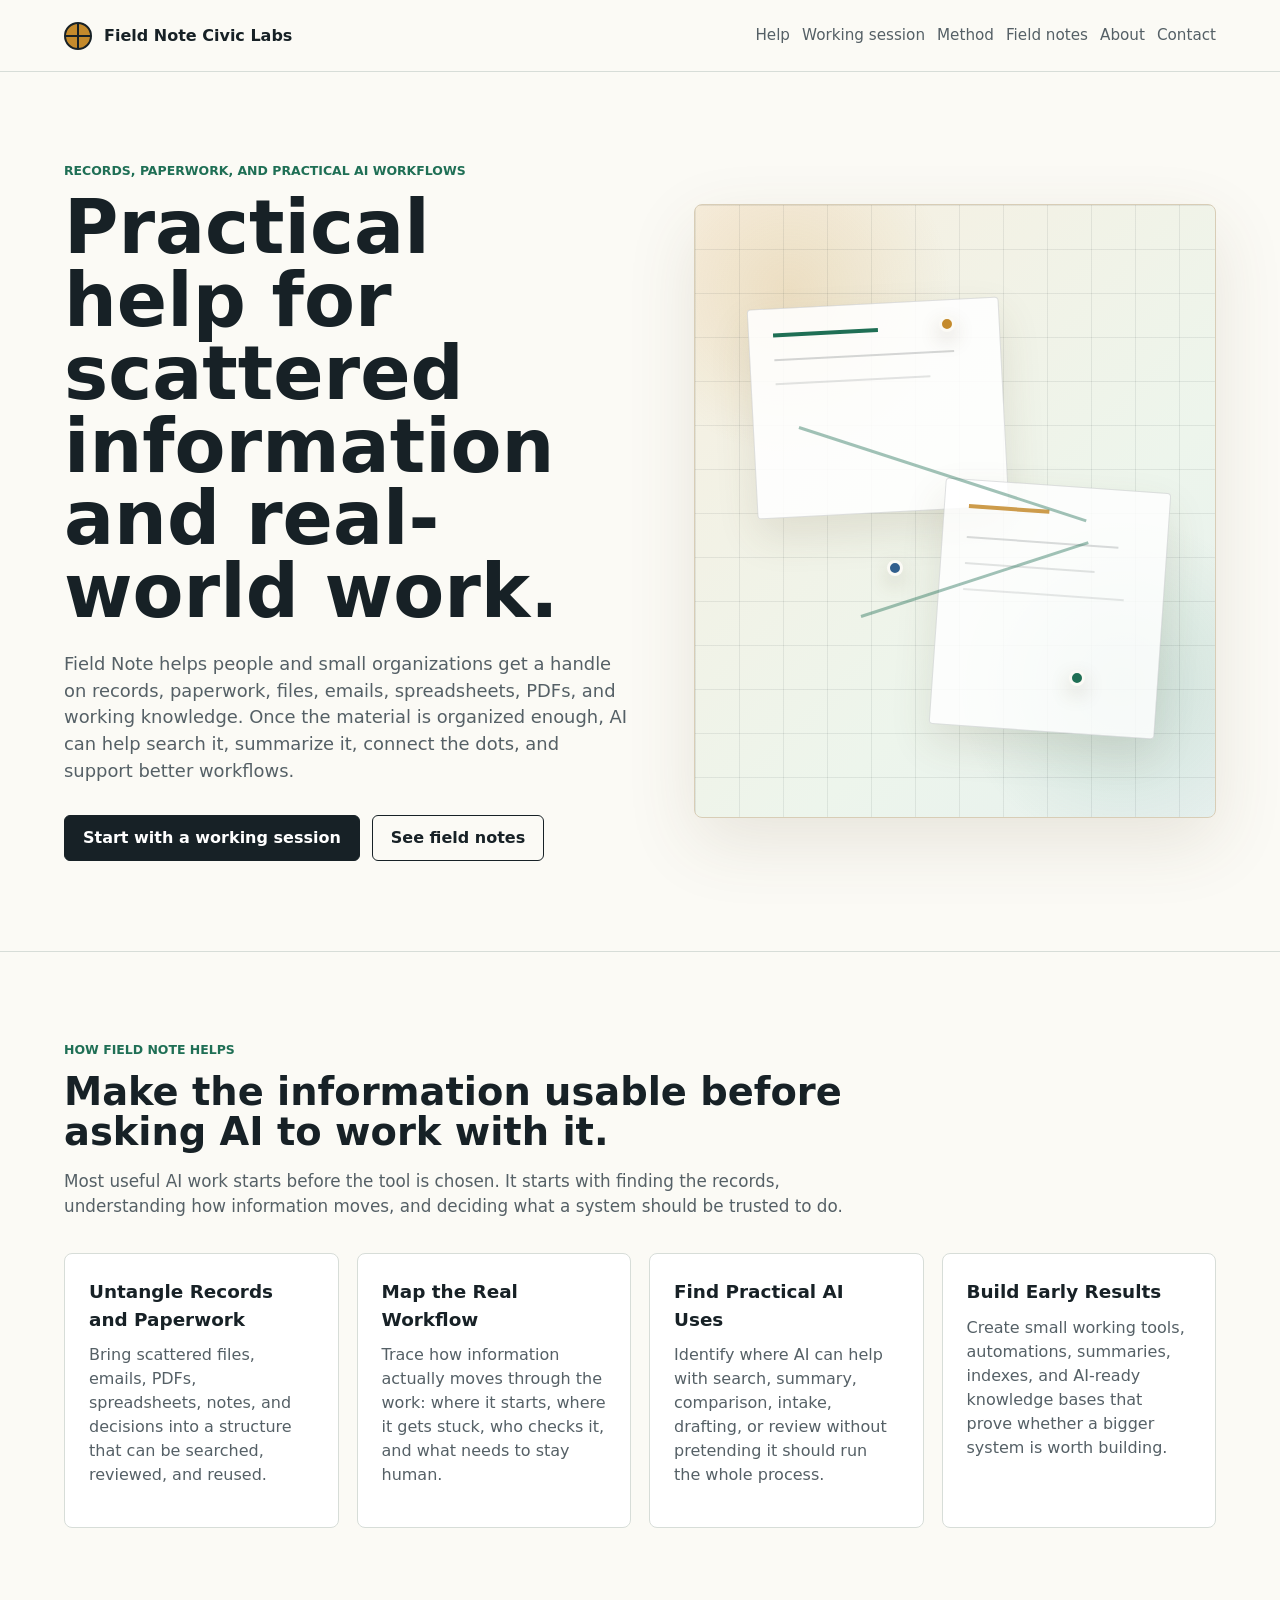
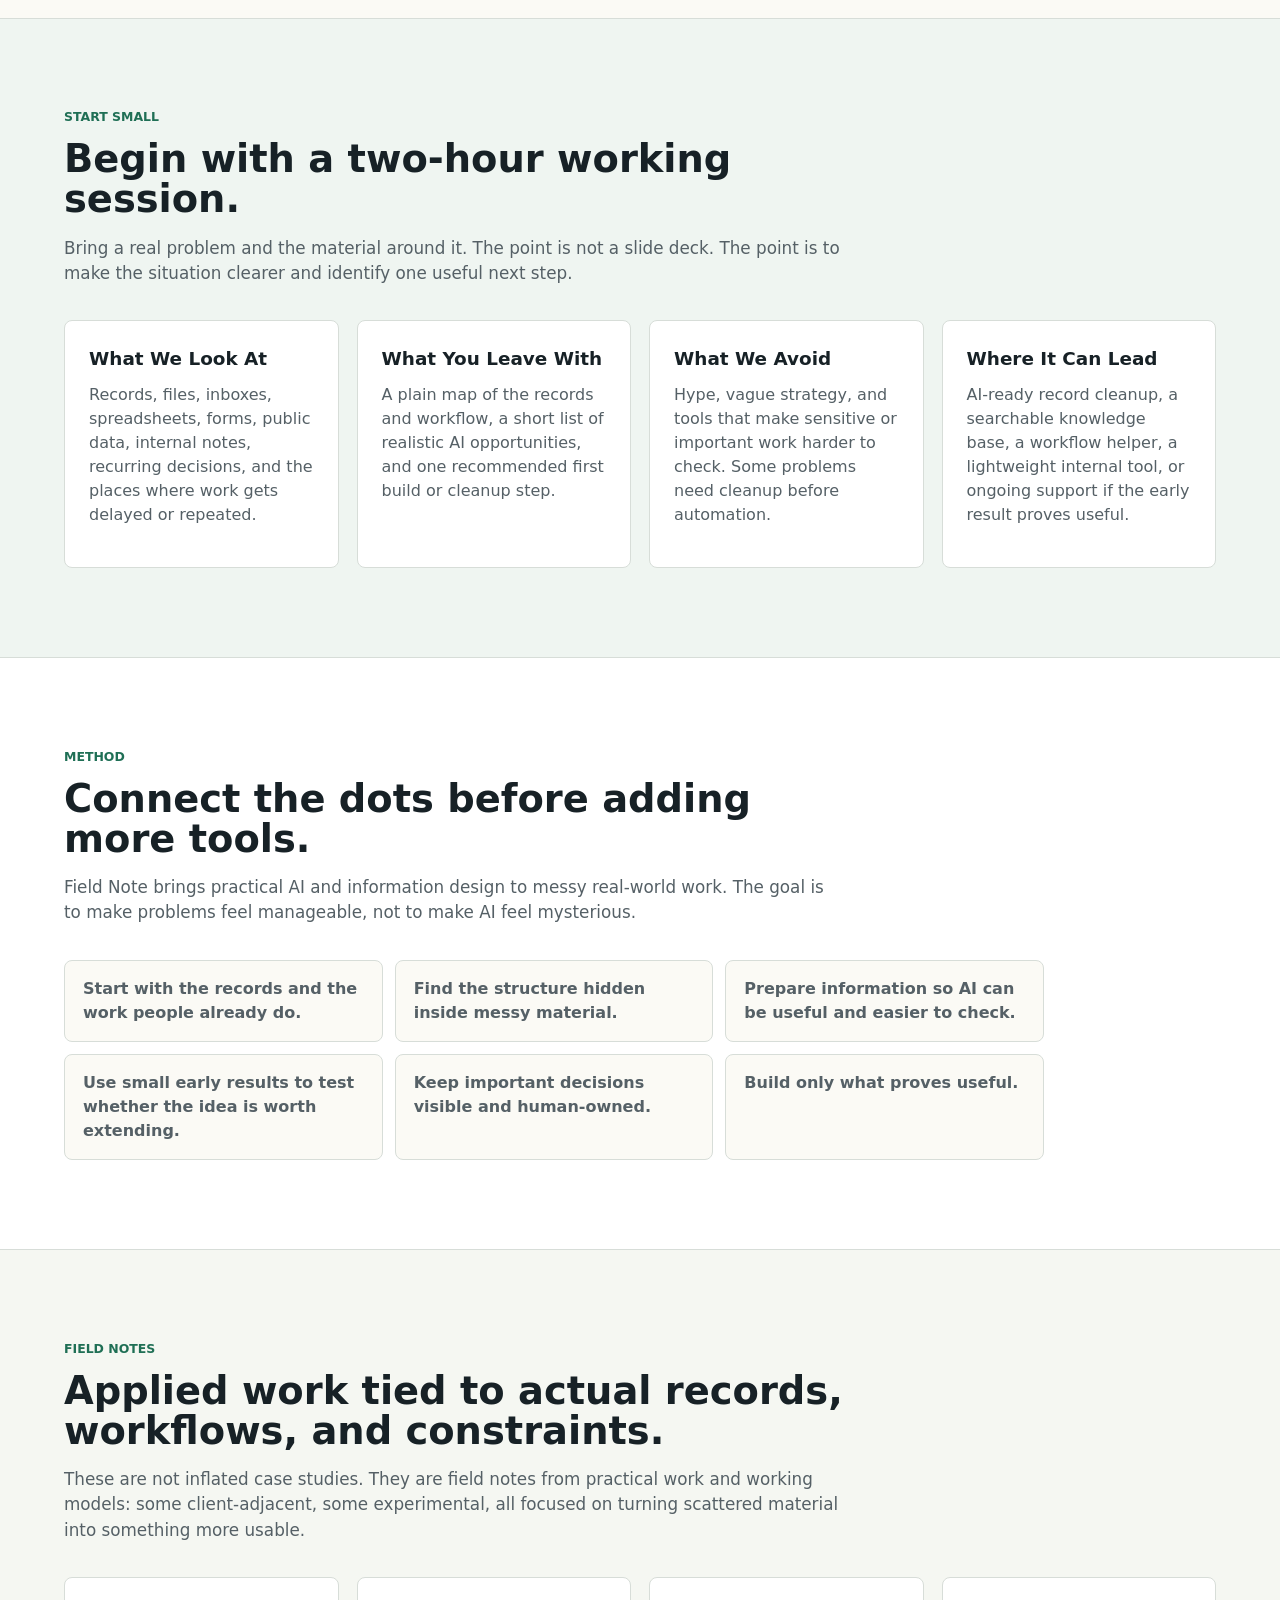
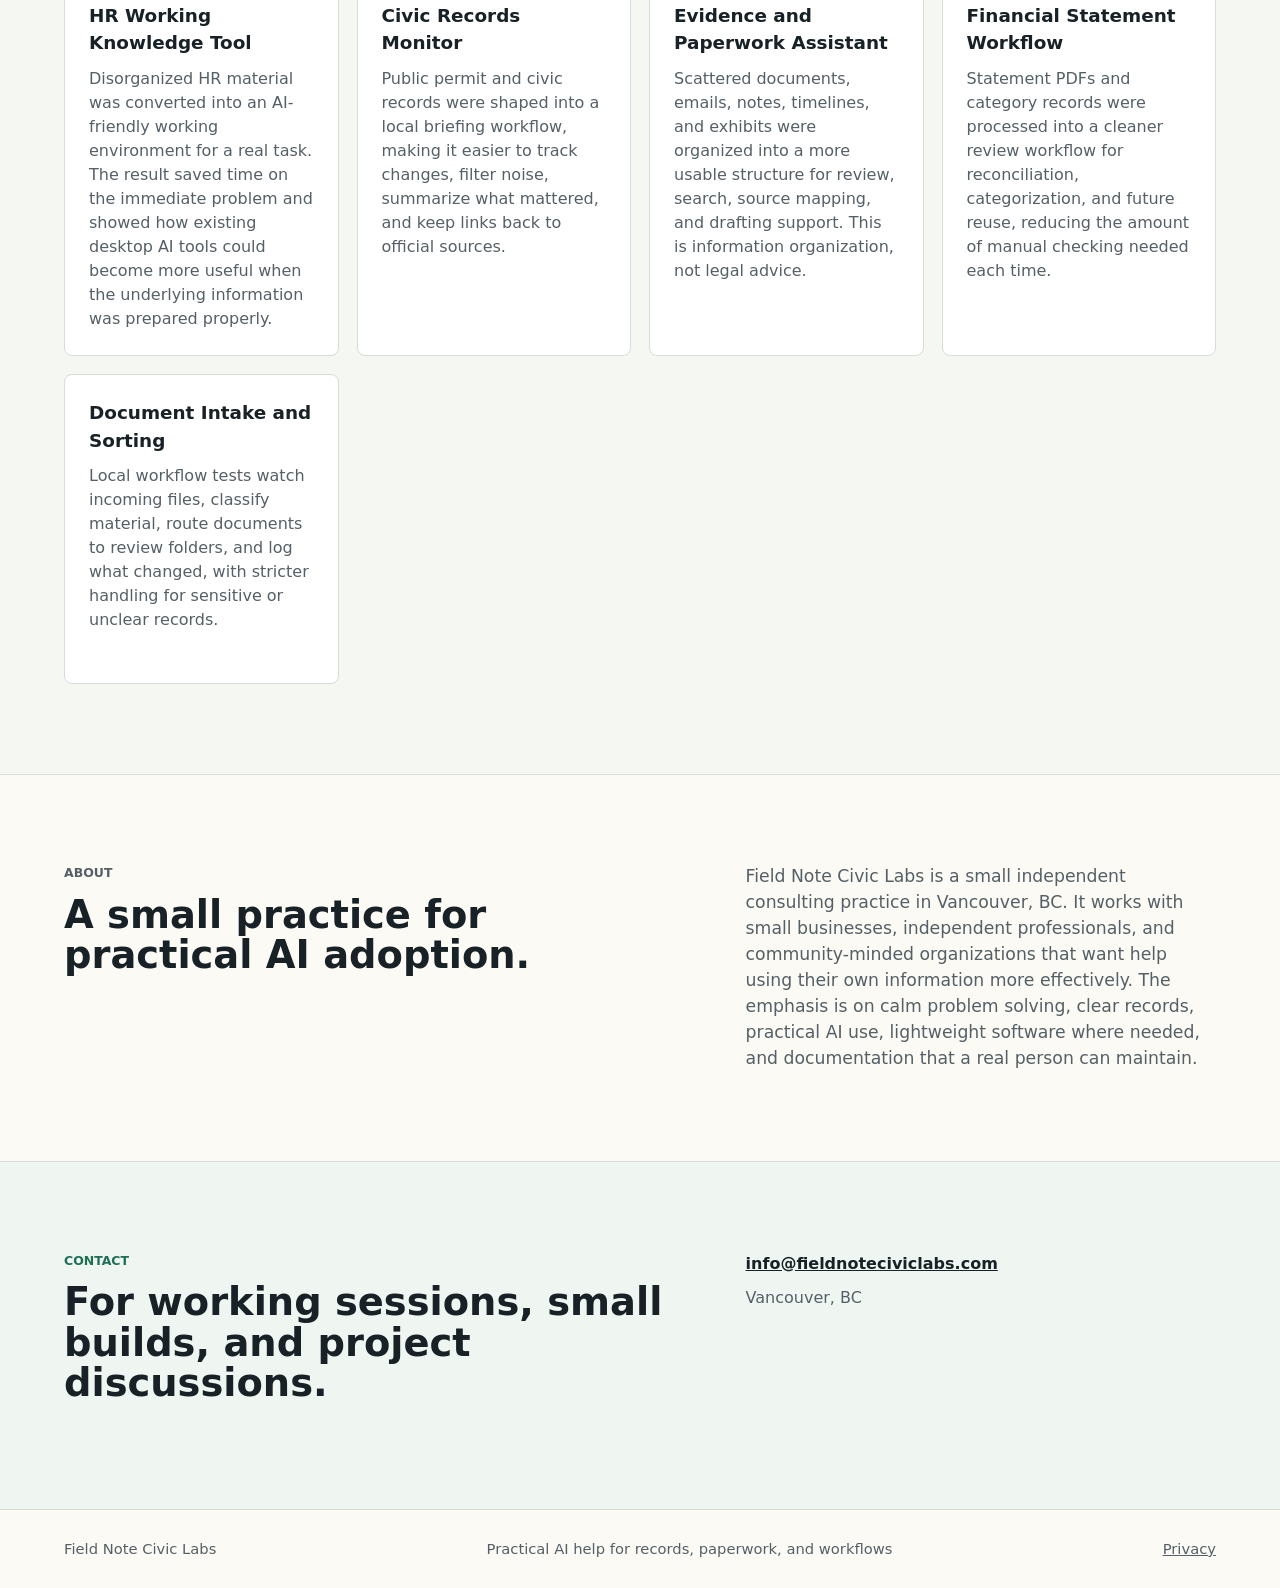
==== commit 60dba722: "Prepare Field Note site for deployment" ====
--- a/index.html
+++ b/index.html
@@ -3,68 +3,117 @@
   <head>
     <meta charset="utf-8">
     <meta name="viewport" content="width=device-width, initial-scale=1">
-    <title>Fieldnote Civic Labs | Source-backed civic workflow tools</title>
+    <title>Field Note Civic Labs | Practical AI help for records and workflows</title>
     <meta
       name="description"
-      content="Fieldnote Civic Labs builds source-backed civic workflow tools for public records, policy checks, document intake, evidence mapping, market research, and careful AI-assisted review."
+      content="Field Note Civic Labs helps people and small organizations turn scattered records, paperwork, and working knowledge into practical AI-ready workflows."
     >
-    <meta property="og:title" content="Fieldnote Civic Labs">
+    <meta property="og:title" content="Field Note Civic Labs">
     <meta
       property="og:description"
-      content="Source-backed civic tools for public records, documents, and careful AI workflows."
+      content="Practical help for scattered records, paperwork, and AI-ready workflows."
     >
     <meta property="og:type" content="website">
     <meta property="og:url" content="https://fieldnoteciviclabs.com/">
     <link rel="canonical" href="https://fieldnoteciviclabs.com/">
+    <link rel="alternate" type="text/plain" href="https://fieldnoteciviclabs.com/llms.txt" title="AI-readable site summary">
+    <link rel="alternate" type="application/json" href="https://fieldnoteciviclabs.com/site-index.json" title="Structured site index">
     <link rel="stylesheet" href="./styles.css">
+    <meta name="fieldnote-analytics" content="enabled">
+    <script src="./analytics.js?v=20260610" defer></script>
     <script type="application/ld+json">
       {
         "@context": "https://schema.org",
-        "@type": "ProfessionalService",
-        "name": "Fieldnote Civic Labs",
-        "url": "https://fieldnoteciviclabs.com/",
-        "email": "info@fieldnoteciviclabs.com",
-        "description": "Fieldnote Civic Labs builds source-backed civic workflow tools for public records, policy checks, document intake, evidence mapping, market research, and careful AI-assisted review.",
-        "areaServed": {
-          "@type": "Place",
-          "name": "Vancouver, British Columbia"
-        },
-        "address": {
-          "@type": "PostalAddress",
-          "addressLocality": "Vancouver",
-          "addressRegion": "BC",
-          "addressCountry": "CA"
-        },
-        "knowsAbout": [
-          "Civic technology",
-          "Public record briefings",
-          "Policy checks",
-          "Document intake",
-          "Evidence mapping",
-          "AI workflow review",
-          "Audience and marketability research"
-        ],
-        "serviceType": [
-          "Public record briefings",
-          "Policy and rule checks",
-          "Document intake and evidence mapping",
-          "AI workflow reviews",
-          "Audience and marketability research"
+        "@graph": [
+          {
+            "@type": "WebSite",
+            "@id": "https://fieldnoteciviclabs.com/#website",
+            "name": "Field Note Civic Labs",
+            "url": "https://fieldnoteciviclabs.com/",
+            "description": "Practical AI help for records, paperwork, and workflows.",
+            "inLanguage": "en-CA",
+            "publisher": {
+              "@id": "https://fieldnoteciviclabs.com/#practice"
+            }
+          },
+          {
+            "@type": "ProfessionalService",
+            "@id": "https://fieldnoteciviclabs.com/#practice",
+            "name": "Field Note Civic Labs",
+            "url": "https://fieldnoteciviclabs.com/",
+            "email": "info@fieldnoteciviclabs.com",
+            "description": "Field Note Civic Labs helps people and small organizations turn scattered records, paperwork, and working knowledge into practical AI-ready workflows.",
+            "areaServed": {
+              "@type": "Place",
+              "name": "Vancouver, British Columbia"
+            },
+            "address": {
+              "@type": "PostalAddress",
+              "addressLocality": "Vancouver",
+              "addressRegion": "BC",
+              "addressCountry": "CA"
+            },
+            "knowsAbout": [
+              "Civic technology",
+              "Information design",
+              "Records and paperwork workflows",
+              "Document intake",
+              "Workflow automation",
+              "AI workflow review"
+            ],
+            "serviceType": [
+              "Two-hour working sessions",
+              "AI-ready record cleanup",
+              "Workflow design",
+              "Lightweight internal tools",
+              "AI workflow reviews"
+            ],
+            "hasOfferCatalog": {
+              "@type": "OfferCatalog",
+              "name": "Field Note Civic Labs services",
+              "itemListElement": [
+                {
+                  "@type": "Offer",
+                  "itemOffered": {
+                    "@type": "Service",
+                    "name": "Two-hour working session",
+                    "description": "A focused session to map scattered records, clarify the workflow, identify realistic AI opportunities, and recommend one first build or cleanup step."
+                  }
+                },
+                {
+                  "@type": "Offer",
+                  "itemOffered": {
+                    "@type": "Service",
+                    "name": "AI-ready record cleanup",
+                    "description": "Structuring files, emails, PDFs, spreadsheets, notes, and decisions so they can be searched, reviewed, summarized, and reused."
+                  }
+                },
+                {
+                  "@type": "Offer",
+                  "itemOffered": {
+                    "@type": "Service",
+                    "name": "Lightweight workflow tools",
+                    "description": "Small working tools, automations, summaries, indexes, and knowledge bases that support human review."
+                  }
+                }
+              ]
+            }
+          }
         ]
       }
     </script>
   </head>
   <body>
     <header class="site-header">
-      <a class="brand" href="./" aria-label="Fieldnote Civic Labs home">
+      <a class="brand" href="./" aria-label="Field Note Civic Labs home">
         <span class="brand-mark" aria-hidden="true"></span>
-        <span>Fieldnote Civic Labs</span>
+        <span>Field Note Civic Labs</span>
       </a>
       <nav aria-label="Primary navigation">
-        <a href="#services">Services</a>
-        <a href="#audience">Who it helps</a>
+        <a href="#services">Help</a>
+        <a href="#session">Working session</a>
         <a href="#method">Method</a>
-        <a href="#projects">Work</a>
+        <a href="#projects">Field notes</a>
         <a href="#about">About</a>
         <a href="#contact">Contact</a>
       </nav>
@@ -73,16 +122,16 @@
     <main>
       <section class="hero">
         <div class="hero-copy">
-          <p class="eyebrow">Civic technology and workflow research</p>
-          <h1>Clear, source-backed tools for messy civic records and document workflows.</h1>
+          <p class="eyebrow">Records, paperwork, and practical AI workflows</p>
+          <h1>Practical help for scattered information and real-world work.</h1>
           <p class="lede">
-            Fieldnote Civic Labs helps local organizations, civic actors, and small teams turn public
-            records, forms, policies, evidence, and recurring admin work into briefings, checklists,
-            indexes, and lightweight tools a person can verify.
+            Field Note helps people and small organizations get a handle on records, paperwork,
+            files, emails, spreadsheets, PDFs, and working knowledge. Once the material is organized
+            enough, AI can help search it, summarize it, connect the dots, and support better workflows.
           </p>
           <div class="hero-actions" aria-label="Primary actions">
-            <a class="button primary" href="#contact">Project inquiries</a>
-            <a class="button secondary" href="#projects">See the work</a>
+            <a class="button primary" href="#session" data-track="hero_working_session">Start with a working session</a>
+            <a class="button secondary" href="#projects" data-track="hero_see_field_notes">See field notes</a>
           </div>
         </div>
         <div class="field-visual" aria-hidden="true">
@@ -98,88 +147,81 @@
 
       <section id="services" class="section">
         <div class="section-heading">
-          <p class="eyebrow">What we build</p>
-          <h2>Briefings, checks, indexes, reviews, and research loops for teams with scattered records.</h2>
+          <p class="eyebrow">How Field Note helps</p>
+          <h2>Make the information usable before asking AI to work with it.</h2>
           <p>
-            The work usually starts with public systems, forms, inboxes, spreadsheets, transcripts,
-            or policy documents. The output stays narrow, source-linked, and simple enough to review.
+            Most useful AI work starts before the tool is chosen. It starts with finding the records,
+            understanding how information moves, and deciding what a system should be trusted to do.
           </p>
         </div>
         <div class="service-grid">
           <article>
-            <h3>Public Record Briefings</h3>
-            <p>
-              Convert official records and local datasets into short updates with source links,
-              plain-language summaries, and notes about why each item was included.
-            </p>
-          </article>
-          <article>
-            <h3>Policy and Rule Checks</h3>
-            <p>
-              Turn procurement, bylaw, or internal policy scenarios into structured checks with clear
-              reasons, reviewed inputs, and document-style outputs.
-            </p>
-          </article>
-          <article>
-            <h3>Document Intake and Evidence Mapping</h3>
-            <p>
-              Organize files, transcripts, messages, exhibits, and claims so important facts can be
-              found, checked, and connected to source material.
-            </p>
-          </article>
-          <article>
-            <h3>AI Workflow Reviews</h3>
-            <p>
-              Identify where AI can safely help, where it should not be used, and how to test prompts,
-              outputs, and source-tracing before relying on results.
-            </p>
-          </article>
-          <article>
-            <h3>Audience and Marketability Research</h3>
-            <p>
-              Track public signals, peer examples, language patterns, and practical objections so
-              positioning decisions are based on reviewed evidence instead of guesswork.
-            </p>
-          </article>
-        </div>
-      </section>
-
-      <section id="audience" class="section audience-section">
+            <h3>Untangle Records and Paperwork</h3>
+            <p>
+              Bring scattered files, emails, PDFs, spreadsheets, notes, and decisions into a structure
+              that can be searched, reviewed, and reused.
+            </p>
+          </article>
+          <article>
+            <h3>Map the Real Workflow</h3>
+            <p>
+              Trace how information actually moves through the work: where it starts, where it gets
+              stuck, who checks it, and what needs to stay human.
+            </p>
+          </article>
+          <article>
+            <h3>Find Practical AI Uses</h3>
+            <p>
+              Identify where AI can help with search, summary, comparison, intake, drafting, or
+              review without pretending it should run the whole process.
+            </p>
+          </article>
+          <article>
+            <h3>Build Early Results</h3>
+            <p>
+              Create small working tools, automations, summaries, indexes, and AI-ready knowledge
+              bases that prove whether a bigger system is worth building.
+            </p>
+          </article>
+        </div>
+      </section>
+
+      <section id="session" class="section audience-section">
         <div class="section-heading">
-          <p class="eyebrow">Who it helps</p>
-          <h2>Small teams that need clearer records, decisions, and review paths.</h2>
+          <p class="eyebrow">Start small</p>
+          <h2>Begin with a two-hour working session.</h2>
           <p>
-            Fieldnote Civic Labs is for people who need practical support with civic information,
-            policy requirements, evidence-heavy files, and careful AI use.
+            Bring a real problem and the material around it. The point is not a slide deck. The point
+            is to make the situation clearer and identify one useful next step.
           </p>
         </div>
         <div class="audience-grid">
           <article>
-            <h3>Local organizations and civic actors</h3>
-            <p>
-              Groups tracking public records, local changes, permits, policies, or official updates
-              that need short briefings instead of more manual monitoring.
-            </p>
-          </article>
-          <article>
-            <h3>Nonprofit, research, and advocacy teams</h3>
-            <p>
-              Small teams working with scattered documents, spreadsheets, transcripts, and public
-              sources that need evidence organized into reviewable outputs.
-            </p>
-          </article>
-          <article>
-            <h3>Strata and dispute-adjacent workflows</h3>
-            <p>
-              People managing claims, exhibits, messages, rules, or timelines who need source mapping
-              and drafting support, not legal advice.
-            </p>
-          </article>
-          <article>
-            <h3>Small businesses testing AI workflows</h3>
-            <p>
-              Operators who want to find where AI can help with research, intake, review, and
-              marketability without losing source checks or human decision points.
+            <h3>What We Look At</h3>
+            <p>
+              Records, files, inboxes, spreadsheets, forms, public data, internal notes, recurring
+              decisions, and the places where work gets delayed or repeated.
+            </p>
+          </article>
+          <article>
+            <h3>What You Leave With</h3>
+            <p>
+              A plain map of the records and workflow, a short list of realistic AI opportunities,
+              and one recommended first build or cleanup step.
+            </p>
+          </article>
+          <article>
+            <h3>What We Avoid</h3>
+            <p>
+              Hype, vague strategy, and tools that make sensitive or important work harder to check.
+              Some problems need cleanup before automation.
+            </p>
+          </article>
+          <article>
+            <h3>Where It Can Lead</h3>
+            <p>
+              AI-ready record cleanup, a searchable knowledge base, a workflow helper, a lightweight
+              internal tool, or ongoing support if the early result proves useful.
             </p>
           </article>
         </div>
@@ -188,70 +230,70 @@
       <section id="method" class="section method-section">
         <div class="section-heading">
           <p class="eyebrow">Method</p>
-          <h2>Source first. Narrow scope. Human-checkable output.</h2>
+          <h2>Connect the dots before adding more tools.</h2>
           <p>
-            AI is used to help summarize, sort, compare, and test material after records are gathered.
-            It should not replace source retrieval, deterministic checks, or human judgment.
+            Field Note brings practical AI and information design to messy real-world work. The goal is
+            to make problems feel manageable, not to make AI feel mysterious.
           </p>
         </div>
         <ul class="method-list">
-          <li>Start with records, not prompts.</li>
-          <li>Filter before summarizing.</li>
-          <li>Link claims back to source material.</li>
-          <li>Flag weak matches and uncertainty.</li>
-          <li>Keep AI inside bounded review steps.</li>
-          <li>Leave final decisions to people.</li>
+          <li>Start with the records and the work people already do.</li>
+          <li>Find the structure hidden inside messy material.</li>
+          <li>Prepare information so AI can be useful and easier to check.</li>
+          <li>Use small early results to test whether the idea is worth extending.</li>
+          <li>Keep important decisions visible and human-owned.</li>
+          <li>Build only what proves useful.</li>
         </ul>
       </section>
 
       <section id="projects" class="section research-section">
         <div class="section-heading">
-          <p class="eyebrow">Working Models</p>
-          <h2>Applied work with public records, documents, and careful review.</h2>
+          <p class="eyebrow">Field Notes</p>
+          <h2>Applied work tied to actual records, workflows, and constraints.</h2>
           <p>
-            These projects are working models for a single pattern: retrieve or organize records first,
-            keep source material close, summarize narrowly, and leave important judgments to a person.
+            These are not inflated case studies. They are field notes from practical work and working
+            models: some client-adjacent, some experimental, all focused on turning scattered material
+            into something more usable.
           </p>
         </div>
         <div class="project-grid">
           <article>
-            <h3>Civic Early Warning</h3>
-            <p>
-              Address-specific monitoring of official municipal records. The working Vancouver slice
-              turns building permit data into weekly, source-backed briefings with radius filtering,
-              change detection, why-shown notes, and provenance warnings.
-            </p>
-          </article>
-          <article>
-            <h3>Procurement Policy Checks</h3>
-            <p>
-              A rule-backed workflow for checking procurement scenarios against policy requirements.
-              It emphasizes explicit inputs, yes-or-no determinations, short reasons, and output that
-              can be reviewed later.
-            </p>
-          </article>
-          <article>
-            <h3>Evidence and Transcript Mapping</h3>
-            <p>
-              A document-heavy workflow for organizing claims, exhibits, transcripts, and supporting
-              records. It is not legal advice; it is evidence organization and source-linked drafting
-              support.
+            <h3>HR Working Knowledge Tool</h3>
+            <p>
+              Disorganized HR material was converted into an AI-friendly working environment for a
+              real task. The result saved time on the immediate problem and showed how existing desktop
+              AI tools could become more useful when the underlying information was prepared properly.
+            </p>
+          </article>
+          <article>
+            <h3>Civic Records Monitor</h3>
+            <p>
+              Public permit and civic records were shaped into a local briefing workflow, making it
+              easier to track changes, filter noise, summarize what mattered, and keep links back to
+              official sources.
+            </p>
+          </article>
+          <article>
+            <h3>Evidence and Paperwork Assistant</h3>
+            <p>
+              Scattered documents, emails, notes, timelines, and exhibits were organized into a more
+              usable structure for review, search, source mapping, and drafting support. This is
+              information organization, not legal advice.
+            </p>
+          </article>
+          <article>
+            <h3>Financial Statement Workflow</h3>
+            <p>
+              Statement PDFs and category records were processed into a cleaner review workflow for
+              reconciliation, categorization, and future reuse, reducing the amount of manual checking
+              needed each time.
             </p>
           </article>
           <article>
             <h3>Document Intake and Sorting</h3>
             <p>
-              Local workflow tests for watching incoming files, classifying material, routing documents
-              to review folders, and logging what changed, with stricter handling for sensitive or
-              unclear records.
-            </p>
-          </article>
-          <article>
-            <h3>Marketing Research Agent</h3>
-            <p>
-              An early workflow concept for continued marketability research: gather public-facing
-              examples, compare audience language, surface objections, and prepare notes a person can
-              use to refine service positioning.
+              Local workflow tests watch incoming files, classify material, route documents to review
+              folders, and log what changed, with stricter handling for sensitive or unclear records.
             </p>
           </article>
         </div>
@@ -260,33 +302,33 @@
       <section id="about" class="section split">
         <div>
           <p class="eyebrow">About</p>
-          <h2>Independent, lightweight, and practical.</h2>
+          <h2>A small practice for practical AI adoption.</h2>
         </div>
         <p>
-          The practice works with civic, nonprofit, strata, research, and small-business contexts where
-          information is scattered and time is limited. The emphasis is on careful research, simple
-          software, and documentation that a real person can maintain. Public-record tools should
-          prefer official sources, show why an item appears, and make uncertainty visible.
-          Fieldnote Civic Labs does not provide legal advice. Dispute-adjacent and tribunal-adjacent
-          work is limited to evidence organization, source mapping, drafting support, and workflow design.
+          Field Note Civic Labs is a small independent consulting practice in Vancouver, BC. It works
+          with small businesses, independent professionals, and community-minded organizations that
+          want help using their own information more effectively. The emphasis is on calm problem
+          solving, clear records, practical AI use, lightweight software where needed, and documentation
+          that a real person can maintain.
         </p>
       </section>
 
       <section id="contact" class="section contact-band">
         <div>
           <p class="eyebrow">Contact</p>
-          <h2>For inquiries, training registrations, and project discussions.</h2>
+          <h2>For working sessions, small builds, and project discussions.</h2>
         </div>
         <address>
-          <a href="mailto:info@fieldnoteciviclabs.com">info@fieldnoteciviclabs.com</a>
+          <a href="mailto:info@fieldnoteciviclabs.com" data-track="contact_email">info@fieldnoteciviclabs.com</a>
           <span>Vancouver, BC</span>
         </address>
       </section>
     </main>
 
     <footer>
-      <span>Fieldnote Civic Labs</span>
-      <span>Independent civic technology and workflow research</span>
+      <span>Field Note Civic Labs</span>
+      <span>Practical AI help for records, paperwork, and workflows</span>
+      <a href="./privacy.html">Privacy</a>
     </footer>
   </body>
 </html>
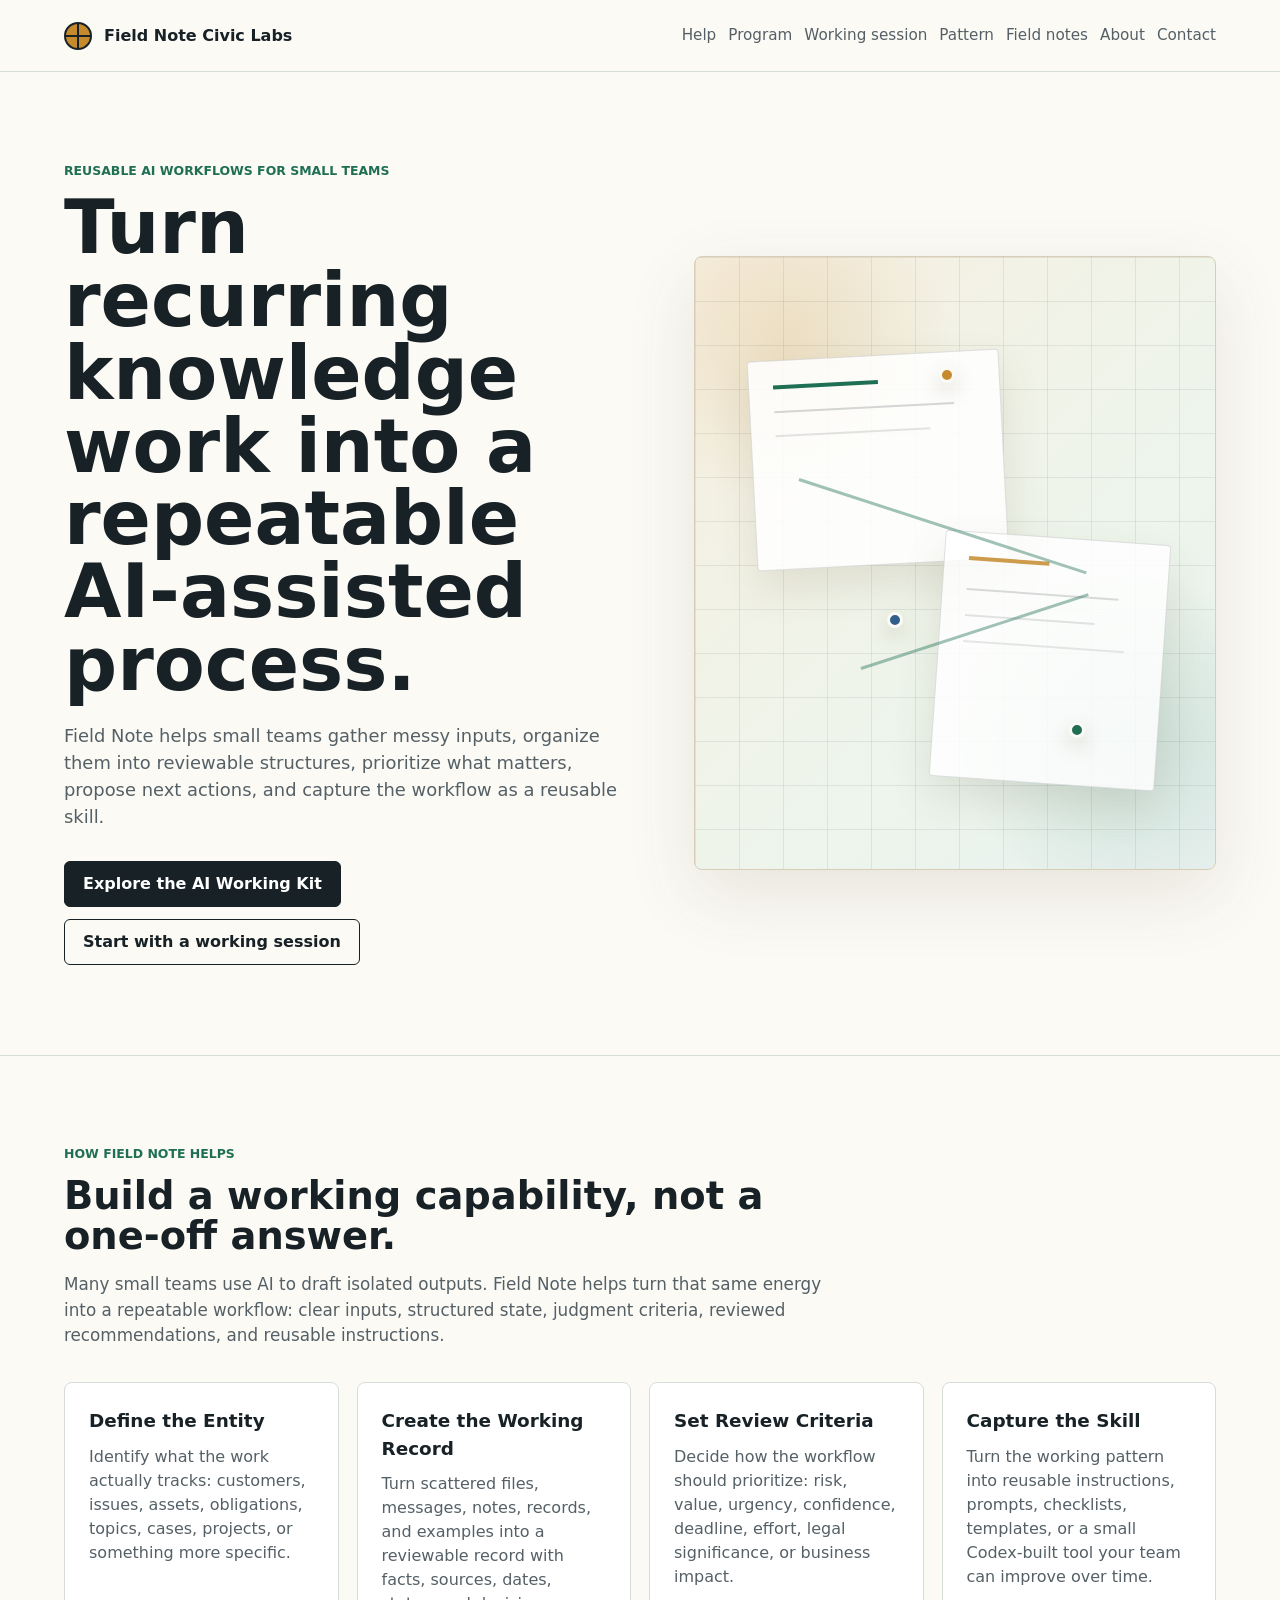
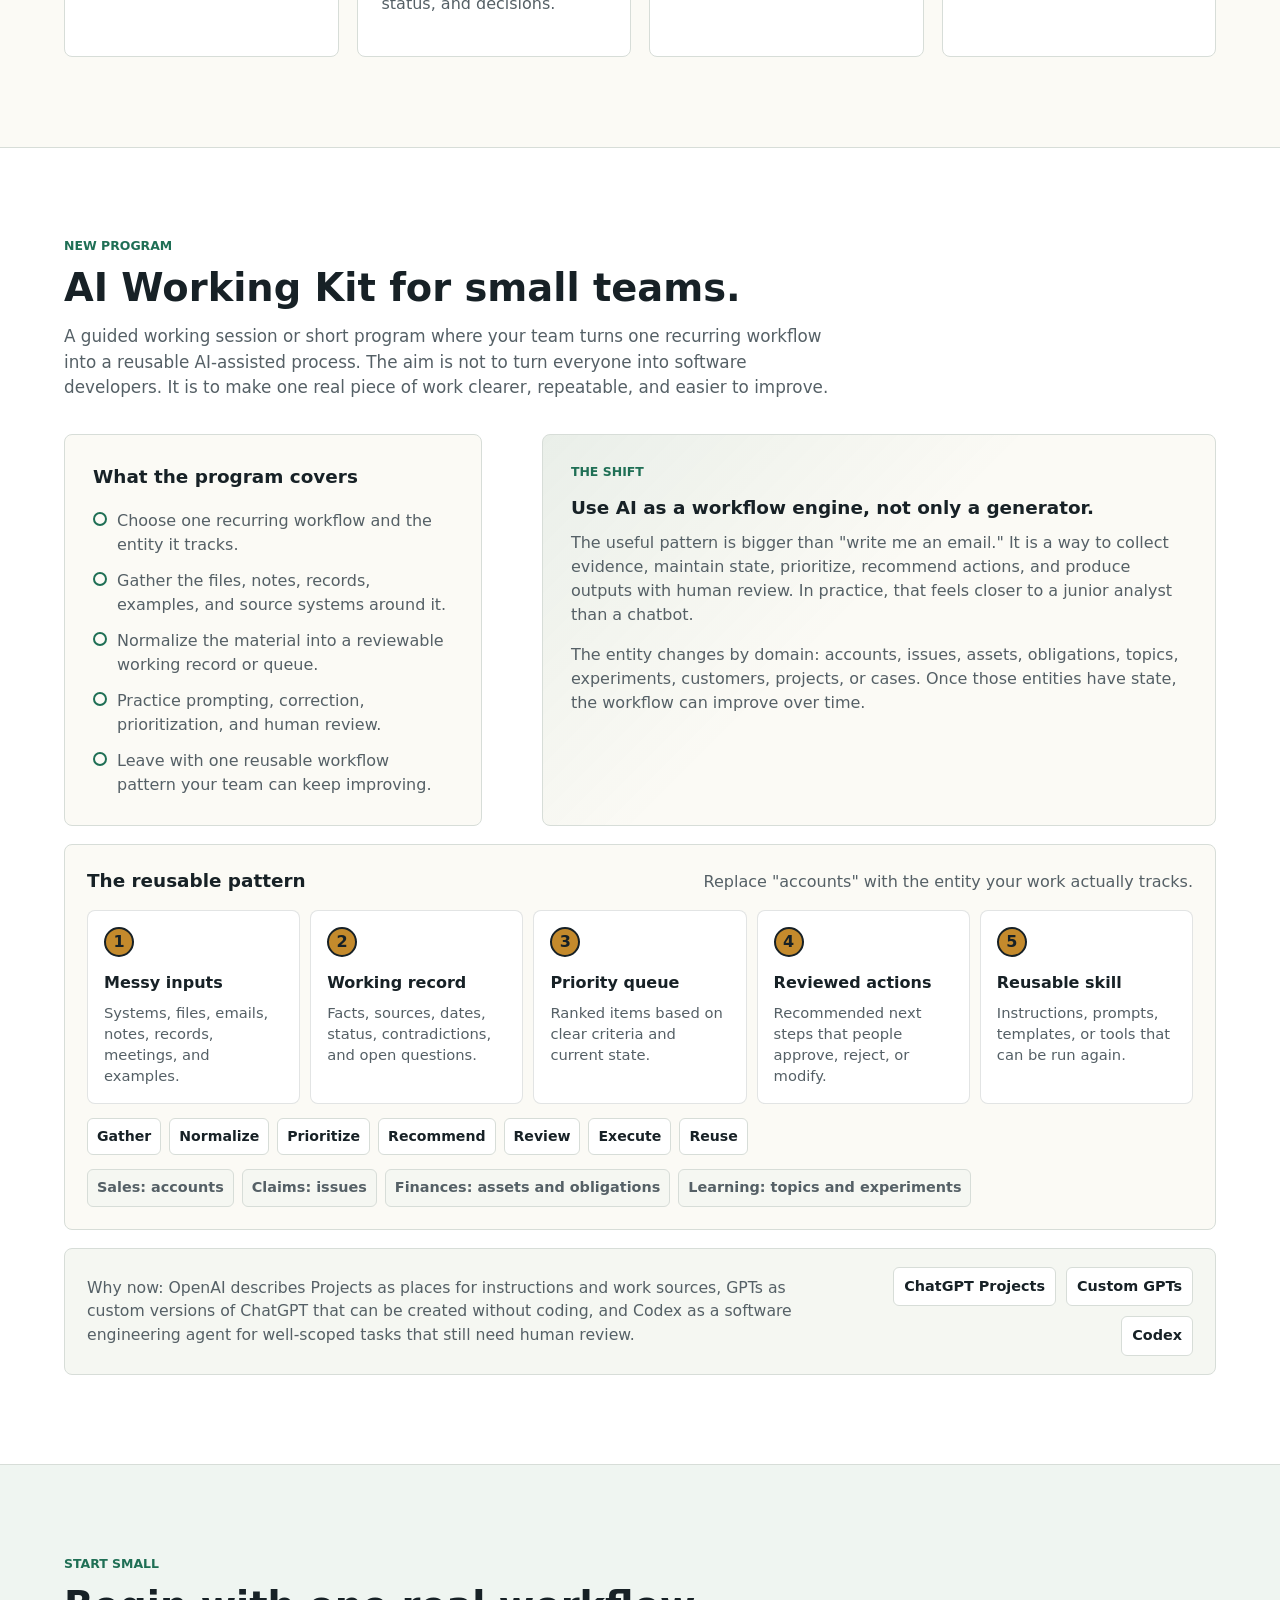
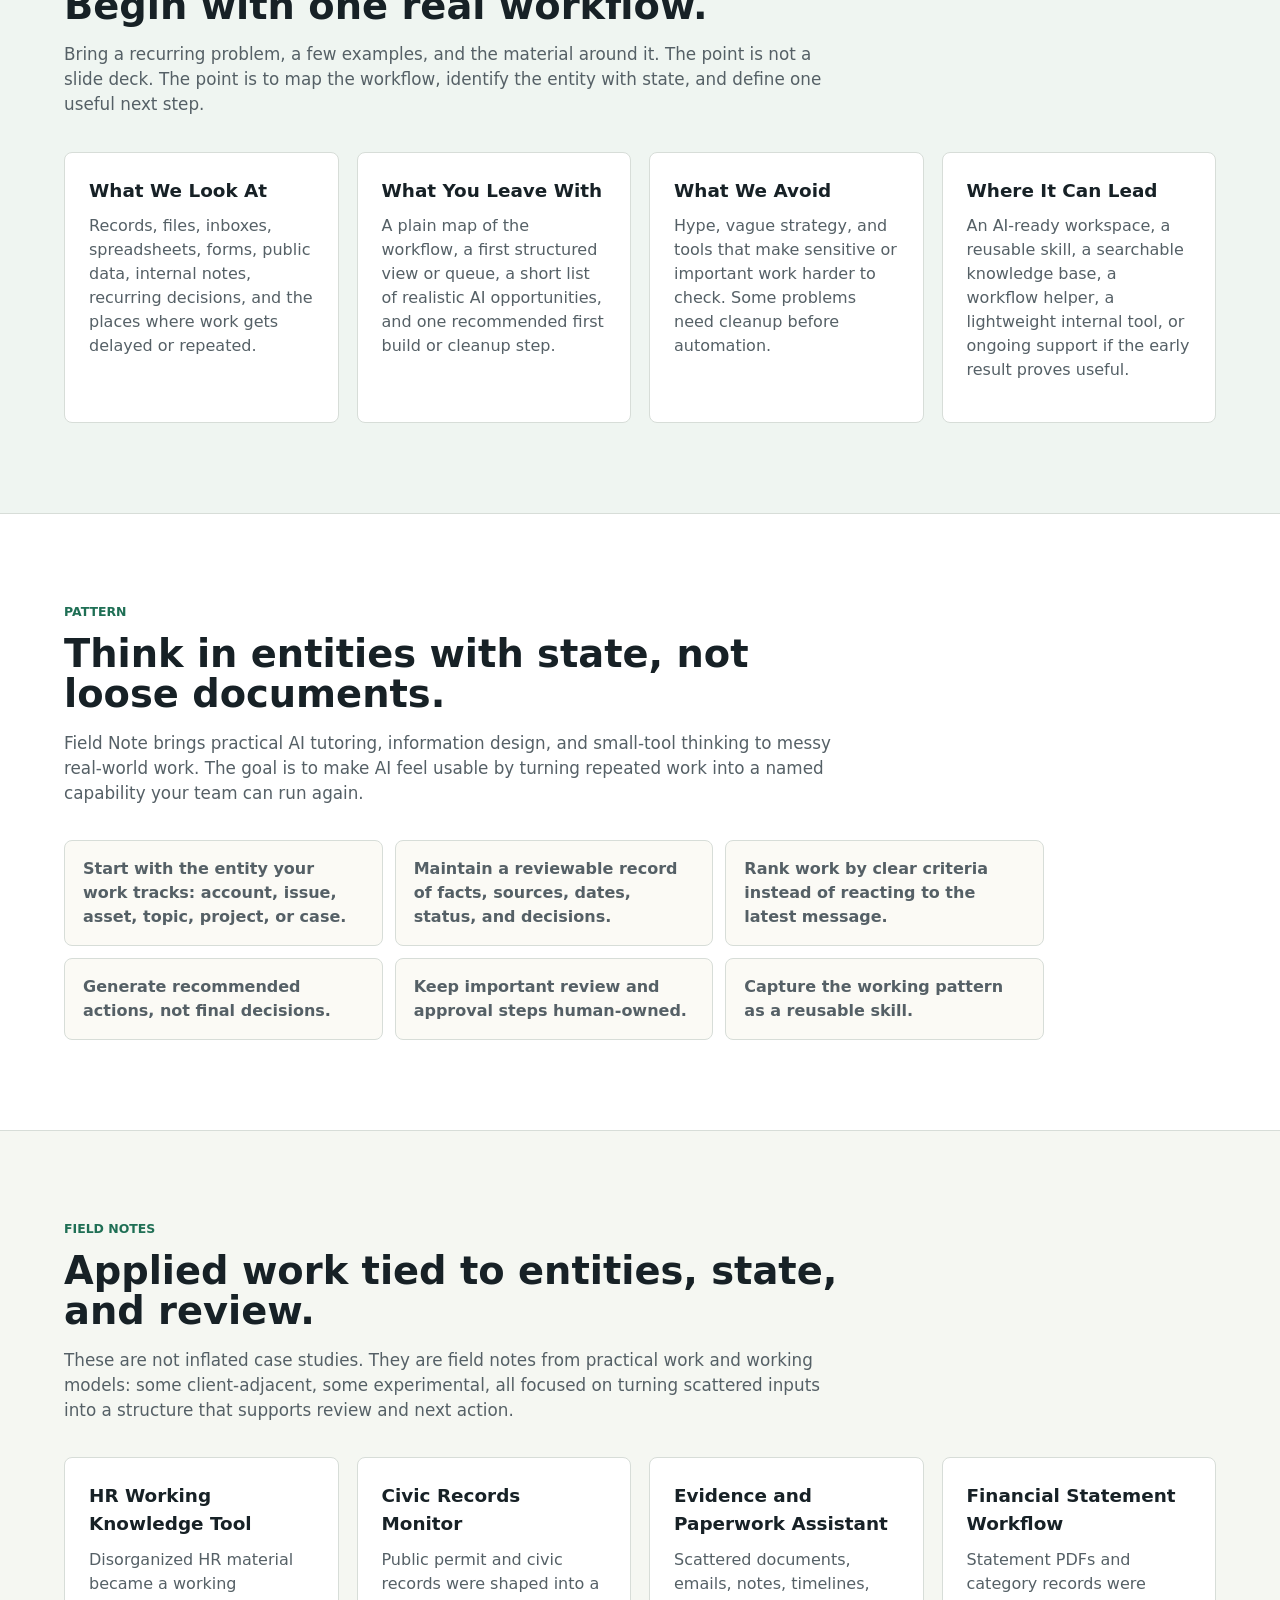
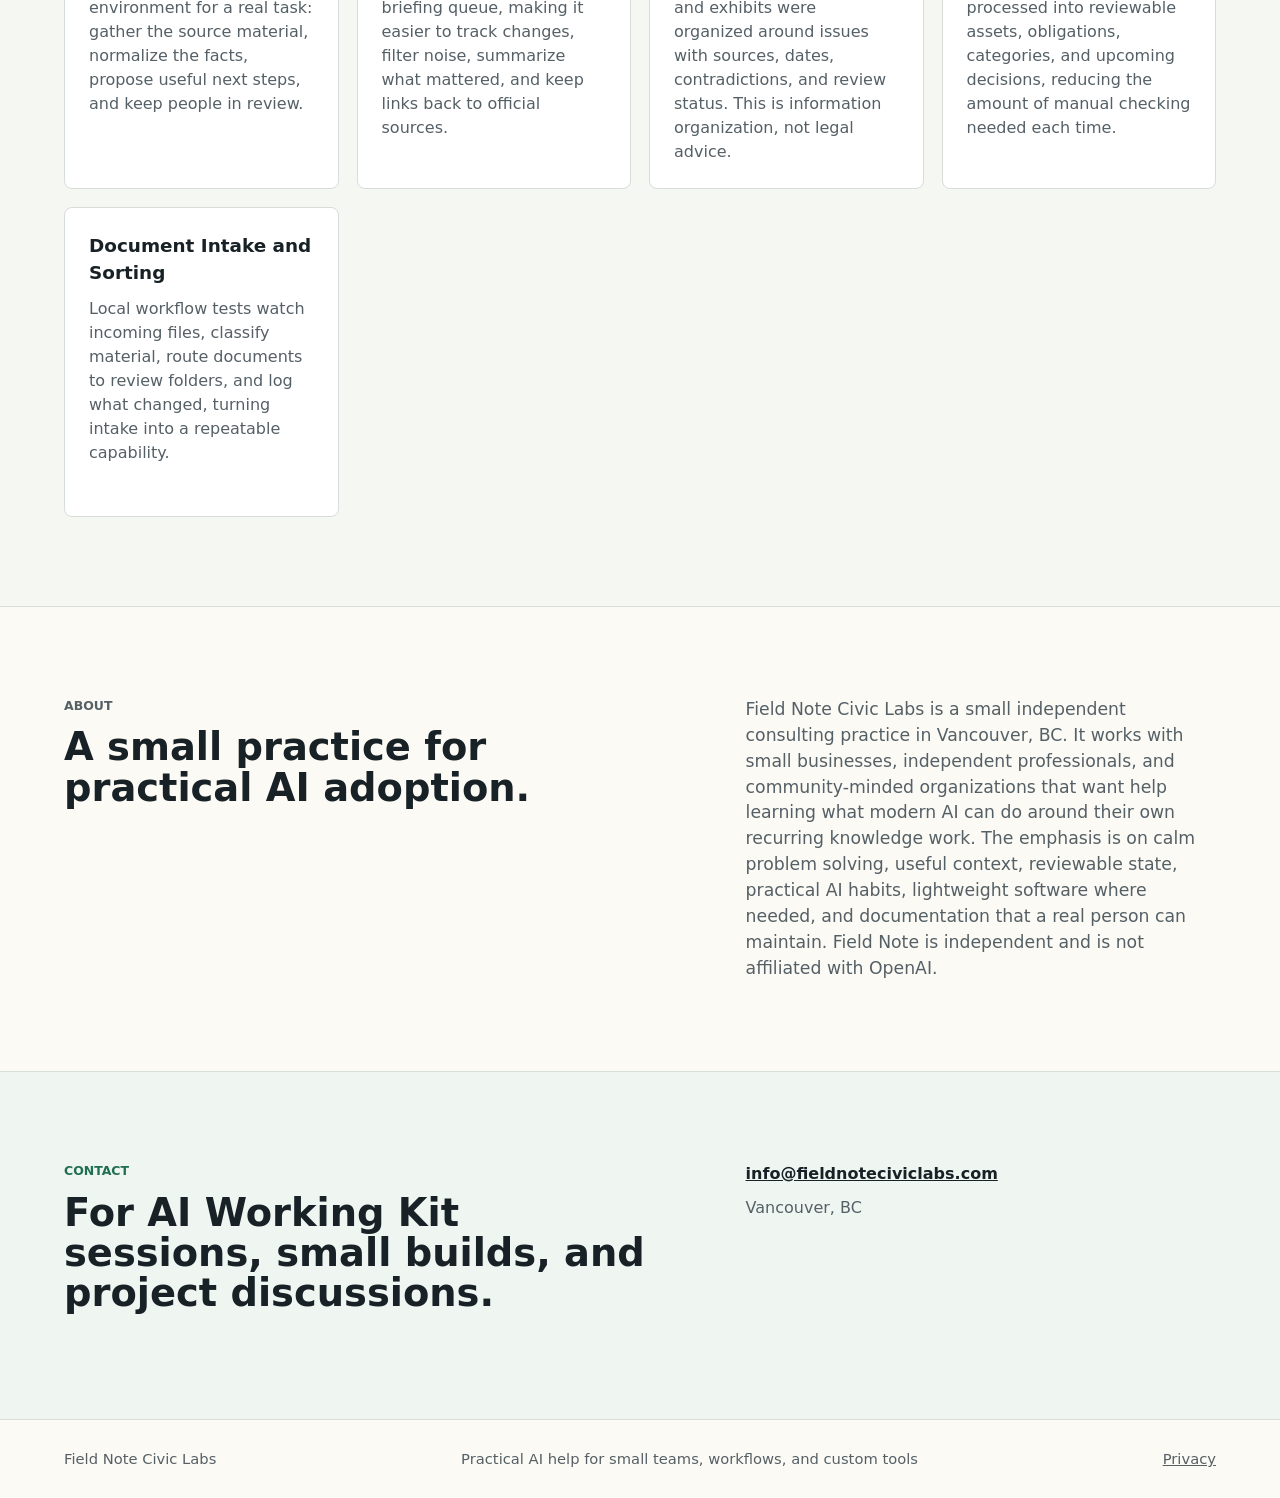
==== commit 78ea5a15: "Refresh Field Note AI Working Kit site" ====
--- a/index.html
+++ b/index.html
@@ -3,15 +3,15 @@
   <head>
     <meta charset="utf-8">
     <meta name="viewport" content="width=device-width, initial-scale=1">
-    <title>Field Note Civic Labs | Practical AI help for records and workflows</title>
+    <title>Field Note Civic Labs | Reusable AI workflows for small teams</title>
     <meta
       name="description"
-      content="Field Note Civic Labs helps people and small organizations turn scattered records, paperwork, and working knowledge into practical AI-ready workflows."
+      content="Field Note Civic Labs helps small teams turn recurring knowledge work into reusable AI-assisted workflows."
     >
     <meta property="og:title" content="Field Note Civic Labs">
     <meta
       property="og:description"
-      content="Practical help for scattered records, paperwork, and AI-ready workflows."
+      content="Practical help turning recurring knowledge work into reusable AI-assisted workflows."
     >
     <meta property="og:type" content="website">
     <meta property="og:url" content="https://fieldnoteciviclabs.com/">
@@ -19,7 +19,7 @@
     <link rel="alternate" type="text/plain" href="https://fieldnoteciviclabs.com/llms.txt" title="AI-readable site summary">
     <link rel="alternate" type="application/json" href="https://fieldnoteciviclabs.com/site-index.json" title="Structured site index">
     <link rel="stylesheet" href="./styles.css">
-    <meta name="fieldnote-analytics" content="enabled">
+    <meta name="fieldnote-analytics" content="disabled">
     <script src="./analytics.js?v=20260610" defer></script>
     <script type="application/ld+json">
       {
@@ -30,7 +30,7 @@
             "@id": "https://fieldnoteciviclabs.com/#website",
             "name": "Field Note Civic Labs",
             "url": "https://fieldnoteciviclabs.com/",
-            "description": "Practical AI help for records, paperwork, and workflows.",
+            "description": "Practical AI help turning recurring knowledge work into reusable AI-assisted workflows.",
             "inLanguage": "en-CA",
             "publisher": {
               "@id": "https://fieldnoteciviclabs.com/#practice"
@@ -42,7 +42,7 @@
             "name": "Field Note Civic Labs",
             "url": "https://fieldnoteciviclabs.com/",
             "email": "info@fieldnoteciviclabs.com",
-            "description": "Field Note Civic Labs helps people and small organizations turn scattered records, paperwork, and working knowledge into practical AI-ready workflows.",
+            "description": "Field Note Civic Labs helps small teams turn recurring knowledge work into reusable AI-assisted workflows.",
             "areaServed": {
               "@type": "Place",
               "name": "Vancouver, British Columbia"
@@ -56,14 +56,19 @@
             "knowsAbout": [
               "Civic technology",
               "Information design",
+              "AI adoption",
+              "AI tutoring",
               "Records and paperwork workflows",
               "Document intake",
               "Workflow automation",
+              "Small custom tools",
               "AI workflow review"
             ],
             "serviceType": [
+              "AI Working Kit",
               "Two-hour working sessions",
               "AI-ready record cleanup",
+              "Prompting and project setup",
               "Workflow design",
               "Lightweight internal tools",
               "AI workflow reviews"
@@ -76,8 +81,8 @@
                   "@type": "Offer",
                   "itemOffered": {
                     "@type": "Service",
-                    "name": "Two-hour working session",
-                    "description": "A focused session to map scattered records, clarify the workflow, identify realistic AI opportunities, and recommend one first build or cleanup step."
+                    "name": "AI Working Kit",
+                    "description": "A guided program where a small team turns one recurring workflow into a reusable AI-assisted process."
                   }
                 },
                 {
@@ -93,7 +98,7 @@
                   "itemOffered": {
                     "@type": "Service",
                     "name": "Lightweight workflow tools",
-                    "description": "Small working tools, automations, summaries, indexes, and knowledge bases that support human review."
+                    "description": "Small custom tools, automations, summaries, indexes, and knowledge bases that support human review."
                   }
                 }
               ]
@@ -111,8 +116,9 @@
       </a>
       <nav aria-label="Primary navigation">
         <a href="#services">Help</a>
+        <a href="#program">Program</a>
         <a href="#session">Working session</a>
-        <a href="#method">Method</a>
+        <a href="#method">Pattern</a>
         <a href="#projects">Field notes</a>
         <a href="#about">About</a>
         <a href="#contact">Contact</a>
@@ -122,16 +128,16 @@
     <main>
       <section class="hero">
         <div class="hero-copy">
-          <p class="eyebrow">Records, paperwork, and practical AI workflows</p>
-          <h1>Practical help for scattered information and real-world work.</h1>
+          <p class="eyebrow">Reusable AI workflows for small teams</p>
+          <h1>Turn recurring knowledge work into a repeatable AI-assisted process.</h1>
           <p class="lede">
-            Field Note helps people and small organizations get a handle on records, paperwork,
-            files, emails, spreadsheets, PDFs, and working knowledge. Once the material is organized
-            enough, AI can help search it, summarize it, connect the dots, and support better workflows.
+            Field Note helps small teams gather messy inputs, organize them into reviewable
+            structures, prioritize what matters, propose next actions, and capture the workflow
+            as a reusable skill.
           </p>
           <div class="hero-actions" aria-label="Primary actions">
-            <a class="button primary" href="#session" data-track="hero_working_session">Start with a working session</a>
-            <a class="button secondary" href="#projects" data-track="hero_see_field_notes">See field notes</a>
+            <a class="button primary" href="#program" data-track="hero_ai_working_kit">Explore the AI Working Kit</a>
+            <a class="button secondary" href="#session" data-track="hero_working_session">Start with a working session</a>
           </div>
         </div>
         <div class="field-visual" aria-hidden="true">
@@ -148,51 +154,152 @@
       <section id="services" class="section">
         <div class="section-heading">
           <p class="eyebrow">How Field Note helps</p>
-          <h2>Make the information usable before asking AI to work with it.</h2>
-          <p>
-            Most useful AI work starts before the tool is chosen. It starts with finding the records,
-            understanding how information moves, and deciding what a system should be trusted to do.
+          <h2>Build a working capability, not a one-off answer.</h2>
+          <p>
+            Many small teams use AI to draft isolated outputs. Field Note helps turn that same
+            energy into a repeatable workflow: clear inputs, structured state, judgment criteria,
+            reviewed recommendations, and reusable instructions.
           </p>
         </div>
         <div class="service-grid">
           <article>
-            <h3>Untangle Records and Paperwork</h3>
-            <p>
-              Bring scattered files, emails, PDFs, spreadsheets, notes, and decisions into a structure
-              that can be searched, reviewed, and reused.
-            </p>
-          </article>
-          <article>
-            <h3>Map the Real Workflow</h3>
-            <p>
-              Trace how information actually moves through the work: where it starts, where it gets
-              stuck, who checks it, and what needs to stay human.
-            </p>
-          </article>
-          <article>
-            <h3>Find Practical AI Uses</h3>
-            <p>
-              Identify where AI can help with search, summary, comparison, intake, drafting, or
-              review without pretending it should run the whole process.
-            </p>
-          </article>
-          <article>
-            <h3>Build Early Results</h3>
-            <p>
-              Create small working tools, automations, summaries, indexes, and AI-ready knowledge
-              bases that prove whether a bigger system is worth building.
-            </p>
-          </article>
+            <h3>Define the Entity</h3>
+            <p>
+              Identify what the work actually tracks: customers, issues, assets, obligations,
+              topics, cases, projects, or something more specific.
+            </p>
+          </article>
+          <article>
+            <h3>Create the Working Record</h3>
+            <p>
+              Turn scattered files, messages, notes, records, and examples into a reviewable
+              record with facts, sources, dates, status, and decisions.
+            </p>
+          </article>
+          <article>
+            <h3>Set Review Criteria</h3>
+            <p>
+              Decide how the workflow should prioritize: risk, value, urgency, confidence,
+              deadline, effort, legal significance, or business impact.
+            </p>
+          </article>
+          <article>
+            <h3>Capture the Skill</h3>
+            <p>
+              Turn the working pattern into reusable instructions, prompts, checklists, templates,
+              or a small Codex-built tool your team can improve over time.
+            </p>
+          </article>
+        </div>
+      </section>
+
+      <section id="program" class="section program-section">
+        <div class="section-heading">
+          <p class="eyebrow">New program</p>
+          <h2>AI Working Kit for small teams.</h2>
+          <p>
+            A guided working session or short program where your team turns one recurring workflow
+            into a reusable AI-assisted process. The aim is not to turn everyone into software
+            developers. It is to make one real piece of work clearer, repeatable, and easier to
+            improve.
+          </p>
+        </div>
+        <div class="program-layout">
+          <div class="program-copy">
+            <h3>What the program covers</h3>
+            <ul class="check-list">
+              <li>Choose one recurring workflow and the entity it tracks.</li>
+              <li>Gather the files, notes, records, examples, and source systems around it.</li>
+              <li>Normalize the material into a reviewable working record or queue.</li>
+              <li>Practice prompting, correction, prioritization, and human review.</li>
+              <li>Leave with one reusable workflow pattern your team can keep improving.</li>
+            </ul>
+          </div>
+          <div class="engine-card">
+            <p class="eyebrow">The shift</p>
+            <h3>Use AI as a workflow engine, not only a generator.</h3>
+            <p>
+              The useful pattern is bigger than "write me an email." It is a way to collect evidence,
+              maintain state, prioritize, recommend actions, and produce outputs with human review.
+              In practice, that feels closer to a junior analyst than a chatbot.
+            </p>
+            <p>
+              The entity changes by domain: accounts, issues, assets, obligations, topics, experiments,
+              customers, projects, or cases. Once those entities have state, the workflow can improve
+              over time.
+            </p>
+          </div>
+        </div>
+        <div class="pattern-panel" aria-label="Reusable workflow pattern">
+          <div class="pattern-heading">
+            <h3>The reusable pattern</h3>
+            <p>Replace "accounts" with the entity your work actually tracks.</p>
+          </div>
+          <div class="pattern-flow">
+            <div class="pattern-step">
+              <span>1</span>
+              <strong>Messy inputs</strong>
+              <p>Systems, files, emails, notes, records, meetings, and examples.</p>
+            </div>
+            <div class="pattern-step">
+              <span>2</span>
+              <strong>Working record</strong>
+              <p>Facts, sources, dates, status, contradictions, and open questions.</p>
+            </div>
+            <div class="pattern-step">
+              <span>3</span>
+              <strong>Priority queue</strong>
+              <p>Ranked items based on clear criteria and current state.</p>
+            </div>
+            <div class="pattern-step">
+              <span>4</span>
+              <strong>Reviewed actions</strong>
+              <p>Recommended next steps that people approve, reject, or modify.</p>
+            </div>
+            <div class="pattern-step">
+              <span>5</span>
+              <strong>Reusable skill</strong>
+              <p>Instructions, prompts, templates, or tools that can be run again.</p>
+            </div>
+          </div>
+          <div class="cycle-strip" aria-label="Operating cycle">
+            <span>Gather</span>
+            <span>Normalize</span>
+            <span>Prioritize</span>
+            <span>Recommend</span>
+            <span>Review</span>
+            <span>Execute</span>
+            <span>Reuse</span>
+          </div>
+          <div class="entity-examples">
+            <span>Sales: accounts</span>
+            <span>Claims: issues</span>
+            <span>Finances: assets and obligations</span>
+            <span>Learning: topics and experiments</span>
+          </div>
+        </div>
+        <div class="source-strip">
+          <p>
+            Why now: OpenAI describes Projects as places for instructions and work sources, GPTs as
+            custom versions of ChatGPT that can be created without coding, and Codex as a software
+            engineering agent for well-scoped tasks that still need human review.
+          </p>
+          <div>
+            <a href="https://help.openai.com/en/articles/10169521-using-projects-in-chatgpt">ChatGPT Projects</a>
+            <a href="https://openai.com/index/introducing-gpts/">Custom GPTs</a>
+            <a href="https://openai.com/index/introducing-codex/">Codex</a>
+          </div>
         </div>
       </section>
 
       <section id="session" class="section audience-section">
         <div class="section-heading">
           <p class="eyebrow">Start small</p>
-          <h2>Begin with a two-hour working session.</h2>
-          <p>
-            Bring a real problem and the material around it. The point is not a slide deck. The point
-            is to make the situation clearer and identify one useful next step.
+          <h2>Begin with one real workflow.</h2>
+          <p>
+            Bring a recurring problem, a few examples, and the material around it. The point is not a
+            slide deck. The point is to map the workflow, identify the entity with state, and define
+            one useful next step.
           </p>
         </div>
         <div class="audience-grid">
@@ -206,8 +313,8 @@
           <article>
             <h3>What You Leave With</h3>
             <p>
-              A plain map of the records and workflow, a short list of realistic AI opportunities,
-              and one recommended first build or cleanup step.
+              A plain map of the workflow, a first structured view or queue, a short list of realistic
+              AI opportunities, and one recommended first build or cleanup step.
             </p>
           </article>
           <article>
@@ -220,8 +327,8 @@
           <article>
             <h3>Where It Can Lead</h3>
             <p>
-              AI-ready record cleanup, a searchable knowledge base, a workflow helper, a lightweight
-              internal tool, or ongoing support if the early result proves useful.
+              An AI-ready workspace, a reusable skill, a searchable knowledge base, a workflow helper,
+              a lightweight internal tool, or ongoing support if the early result proves useful.
             </p>
           </article>
         </div>
@@ -229,71 +336,72 @@
 
       <section id="method" class="section method-section">
         <div class="section-heading">
-          <p class="eyebrow">Method</p>
-          <h2>Connect the dots before adding more tools.</h2>
-          <p>
-            Field Note brings practical AI and information design to messy real-world work. The goal is
-            to make problems feel manageable, not to make AI feel mysterious.
+          <p class="eyebrow">Pattern</p>
+          <h2>Think in entities with state, not loose documents.</h2>
+          <p>
+            Field Note brings practical AI tutoring, information design, and small-tool thinking to
+            messy real-world work. The goal is to make AI feel usable by turning repeated work into
+            a named capability your team can run again.
           </p>
         </div>
         <ul class="method-list">
-          <li>Start with the records and the work people already do.</li>
-          <li>Find the structure hidden inside messy material.</li>
-          <li>Prepare information so AI can be useful and easier to check.</li>
-          <li>Use small early results to test whether the idea is worth extending.</li>
-          <li>Keep important decisions visible and human-owned.</li>
-          <li>Build only what proves useful.</li>
+          <li>Start with the entity your work tracks: account, issue, asset, topic, project, or case.</li>
+          <li>Maintain a reviewable record of facts, sources, dates, status, and decisions.</li>
+          <li>Rank work by clear criteria instead of reacting to the latest message.</li>
+          <li>Generate recommended actions, not final decisions.</li>
+          <li>Keep important review and approval steps human-owned.</li>
+          <li>Capture the working pattern as a reusable skill.</li>
         </ul>
       </section>
 
       <section id="projects" class="section research-section">
         <div class="section-heading">
           <p class="eyebrow">Field Notes</p>
-          <h2>Applied work tied to actual records, workflows, and constraints.</h2>
+          <h2>Applied work tied to entities, state, and review.</h2>
           <p>
             These are not inflated case studies. They are field notes from practical work and working
-            models: some client-adjacent, some experimental, all focused on turning scattered material
-            into something more usable.
+            models: some client-adjacent, some experimental, all focused on turning scattered inputs
+            into a structure that supports review and next action.
           </p>
         </div>
         <div class="project-grid">
           <article>
             <h3>HR Working Knowledge Tool</h3>
             <p>
-              Disorganized HR material was converted into an AI-friendly working environment for a
-              real task. The result saved time on the immediate problem and showed how existing desktop
-              AI tools could become more useful when the underlying information was prepared properly.
+              Disorganized HR material became a working environment for a real task: gather the
+              source material, normalize the facts, propose useful next steps, and keep people in
+              review.
             </p>
           </article>
           <article>
             <h3>Civic Records Monitor</h3>
             <p>
-              Public permit and civic records were shaped into a local briefing workflow, making it
-              easier to track changes, filter noise, summarize what mattered, and keep links back to
-              official sources.
+              Public permit and civic records were shaped into a briefing queue, making it easier
+              to track changes, filter noise, summarize what mattered, and keep links back to official
+              sources.
             </p>
           </article>
           <article>
             <h3>Evidence and Paperwork Assistant</h3>
             <p>
-              Scattered documents, emails, notes, timelines, and exhibits were organized into a more
-              usable structure for review, search, source mapping, and drafting support. This is
-              information organization, not legal advice.
+              Scattered documents, emails, notes, timelines, and exhibits were organized around
+              issues with sources, dates, contradictions, and review status. This is information
+              organization, not legal advice.
             </p>
           </article>
           <article>
             <h3>Financial Statement Workflow</h3>
             <p>
-              Statement PDFs and category records were processed into a cleaner review workflow for
-              reconciliation, categorization, and future reuse, reducing the amount of manual checking
-              needed each time.
+              Statement PDFs and category records were processed into reviewable assets, obligations,
+              categories, and upcoming decisions, reducing the amount of manual checking needed each
+              time.
             </p>
           </article>
           <article>
             <h3>Document Intake and Sorting</h3>
             <p>
               Local workflow tests watch incoming files, classify material, route documents to review
-              folders, and log what changed, with stricter handling for sensitive or unclear records.
+              folders, and log what changed, turning intake into a repeatable capability.
             </p>
           </article>
         </div>
@@ -307,16 +415,17 @@
         <p>
           Field Note Civic Labs is a small independent consulting practice in Vancouver, BC. It works
           with small businesses, independent professionals, and community-minded organizations that
-          want help using their own information more effectively. The emphasis is on calm problem
-          solving, clear records, practical AI use, lightweight software where needed, and documentation
-          that a real person can maintain.
+          want help learning what modern AI can do around their own recurring knowledge work. The
+          emphasis is on calm problem solving, useful context, reviewable state, practical AI habits,
+          lightweight software where needed, and documentation that a real person can maintain.
+          Field Note is independent and is not affiliated with OpenAI.
         </p>
       </section>
 
       <section id="contact" class="section contact-band">
         <div>
           <p class="eyebrow">Contact</p>
-          <h2>For working sessions, small builds, and project discussions.</h2>
+          <h2>For AI Working Kit sessions, small builds, and project discussions.</h2>
         </div>
         <address>
           <a href="mailto:info@fieldnoteciviclabs.com" data-track="contact_email">info@fieldnoteciviclabs.com</a>
@@ -327,7 +436,7 @@
 
     <footer>
       <span>Field Note Civic Labs</span>
-      <span>Practical AI help for records, paperwork, and workflows</span>
+      <span>Practical AI help for small teams, workflows, and custom tools</span>
       <a href="./privacy.html">Privacy</a>
     </footer>
   </body>
--- a/styles.css
+++ b/styles.css
@@ -323,6 +323,201 @@
   background: var(--wash);
 }
 
+.program-section {
+  background: var(--white);
+}
+
+.program-layout {
+  display: grid;
+  grid-template-columns: minmax(280px, 0.62fr) minmax(320px, 1fr);
+  gap: clamp(24px, 5vw, 60px);
+  align-items: stretch;
+}
+
+.program-copy,
+.engine-card {
+  border: 1px solid var(--line);
+  border-radius: 8px;
+  background: var(--paper);
+}
+
+.program-copy {
+  padding: 28px;
+}
+
+.engine-card {
+  padding: 28px;
+  background:
+    linear-gradient(135deg, rgba(31, 111, 85, 0.08), transparent 46%),
+    var(--paper);
+}
+
+.engine-card p:not(.eyebrow) {
+  color: var(--muted);
+}
+
+.check-list {
+  display: grid;
+  gap: 12px;
+  margin: 18px 0 0;
+  padding: 0;
+  color: var(--muted);
+  list-style: none;
+}
+
+.check-list li {
+  position: relative;
+  padding-left: 24px;
+}
+
+.check-list li::before {
+  position: absolute;
+  top: 0.2em;
+  left: 0;
+  width: 10px;
+  height: 10px;
+  border: 2px solid var(--green);
+  border-radius: 50%;
+  content: "";
+}
+
+.pattern-panel {
+  margin-top: 18px;
+  padding: 22px;
+  border: 1px solid var(--line);
+  border-radius: 8px;
+  background: var(--paper);
+}
+
+.pattern-heading {
+  display: flex;
+  align-items: end;
+  justify-content: space-between;
+  gap: 18px;
+  margin-bottom: 16px;
+}
+
+.pattern-heading h3,
+.pattern-heading p {
+  margin-bottom: 0;
+}
+
+.pattern-heading p {
+  color: var(--muted);
+}
+
+.pattern-flow {
+  display: grid;
+  grid-template-columns: repeat(5, minmax(0, 1fr));
+  gap: 10px;
+}
+
+.pattern-step {
+  position: relative;
+  min-height: 178px;
+  padding: 16px;
+  border: 1px solid rgba(23, 33, 38, 0.12);
+  border-radius: 8px;
+  background: var(--white);
+}
+
+.pattern-step span {
+  display: inline-grid;
+  width: 30px;
+  height: 30px;
+  margin-bottom: 14px;
+  place-items: center;
+  border: 2px solid var(--ink);
+  border-radius: 50%;
+  background: var(--gold);
+  color: var(--ink);
+  font-weight: 800;
+}
+
+.pattern-step strong {
+  display: block;
+  margin-bottom: 8px;
+  font-size: 1rem;
+}
+
+.pattern-step p {
+  margin: 0;
+  color: var(--muted);
+  font-size: 0.92rem;
+  line-height: 1.42;
+}
+
+.cycle-strip {
+  display: flex;
+  flex-wrap: wrap;
+  gap: 8px;
+  margin-top: 14px;
+}
+
+.cycle-strip span {
+  padding: 7px 9px;
+  border: 1px solid var(--line);
+  border-radius: 6px;
+  background: var(--white);
+  color: var(--ink);
+  font-size: 0.88rem;
+  font-weight: 800;
+}
+
+.entity-examples {
+  display: flex;
+  flex-wrap: wrap;
+  gap: 8px;
+  margin-top: 14px;
+}
+
+.entity-examples span {
+  padding: 7px 9px;
+  border: 1px solid var(--line);
+  border-radius: 6px;
+  background: #f5f7f2;
+  color: var(--muted);
+  font-size: 0.9rem;
+  font-weight: 700;
+}
+
+.source-strip {
+  display: flex;
+  align-items: center;
+  justify-content: space-between;
+  gap: 24px;
+  margin-top: 18px;
+  padding: 18px 22px;
+  border: 1px solid var(--line);
+  border-radius: 8px;
+  background: #f5f7f2;
+}
+
+.source-strip p {
+  max-width: 760px;
+  margin: 0;
+  color: var(--muted);
+  font-size: 0.98rem;
+}
+
+.source-strip div {
+  display: flex;
+  flex-wrap: wrap;
+  gap: 10px;
+  justify-content: flex-end;
+}
+
+.source-strip a {
+  padding: 8px 10px;
+  border: 1px solid var(--line);
+  border-radius: 6px;
+  background: var(--white);
+  color: var(--ink);
+  font-size: 0.9rem;
+  font-weight: 700;
+  text-decoration: none;
+}
+
 .audience-grid {
   display: grid;
   grid-template-columns: repeat(auto-fit, minmax(240px, 1fr));
@@ -423,6 +618,7 @@
   }
 
   .hero,
+  .program-layout,
   .split,
   .contact-band {
     grid-template-columns: 1fr;
@@ -446,6 +642,28 @@
   .project-grid article {
     min-height: auto;
   }
+
+  .pattern-heading {
+    align-items: flex-start;
+    flex-direction: column;
+  }
+
+  .pattern-flow {
+    grid-template-columns: repeat(2, minmax(0, 1fr));
+  }
+
+  .pattern-step {
+    min-height: 160px;
+  }
+
+  .source-strip {
+    align-items: flex-start;
+    flex-direction: column;
+  }
+
+  .source-strip div {
+    justify-content: flex-start;
+  }
 }
 
 @media (max-width: 560px) {
@@ -464,7 +682,12 @@
 
   .service-grid,
   .audience-grid,
+  .pattern-flow,
   .method-list {
     grid-template-columns: 1fr;
   }
-}
+
+  .pattern-step {
+    min-height: auto;
+  }
+}
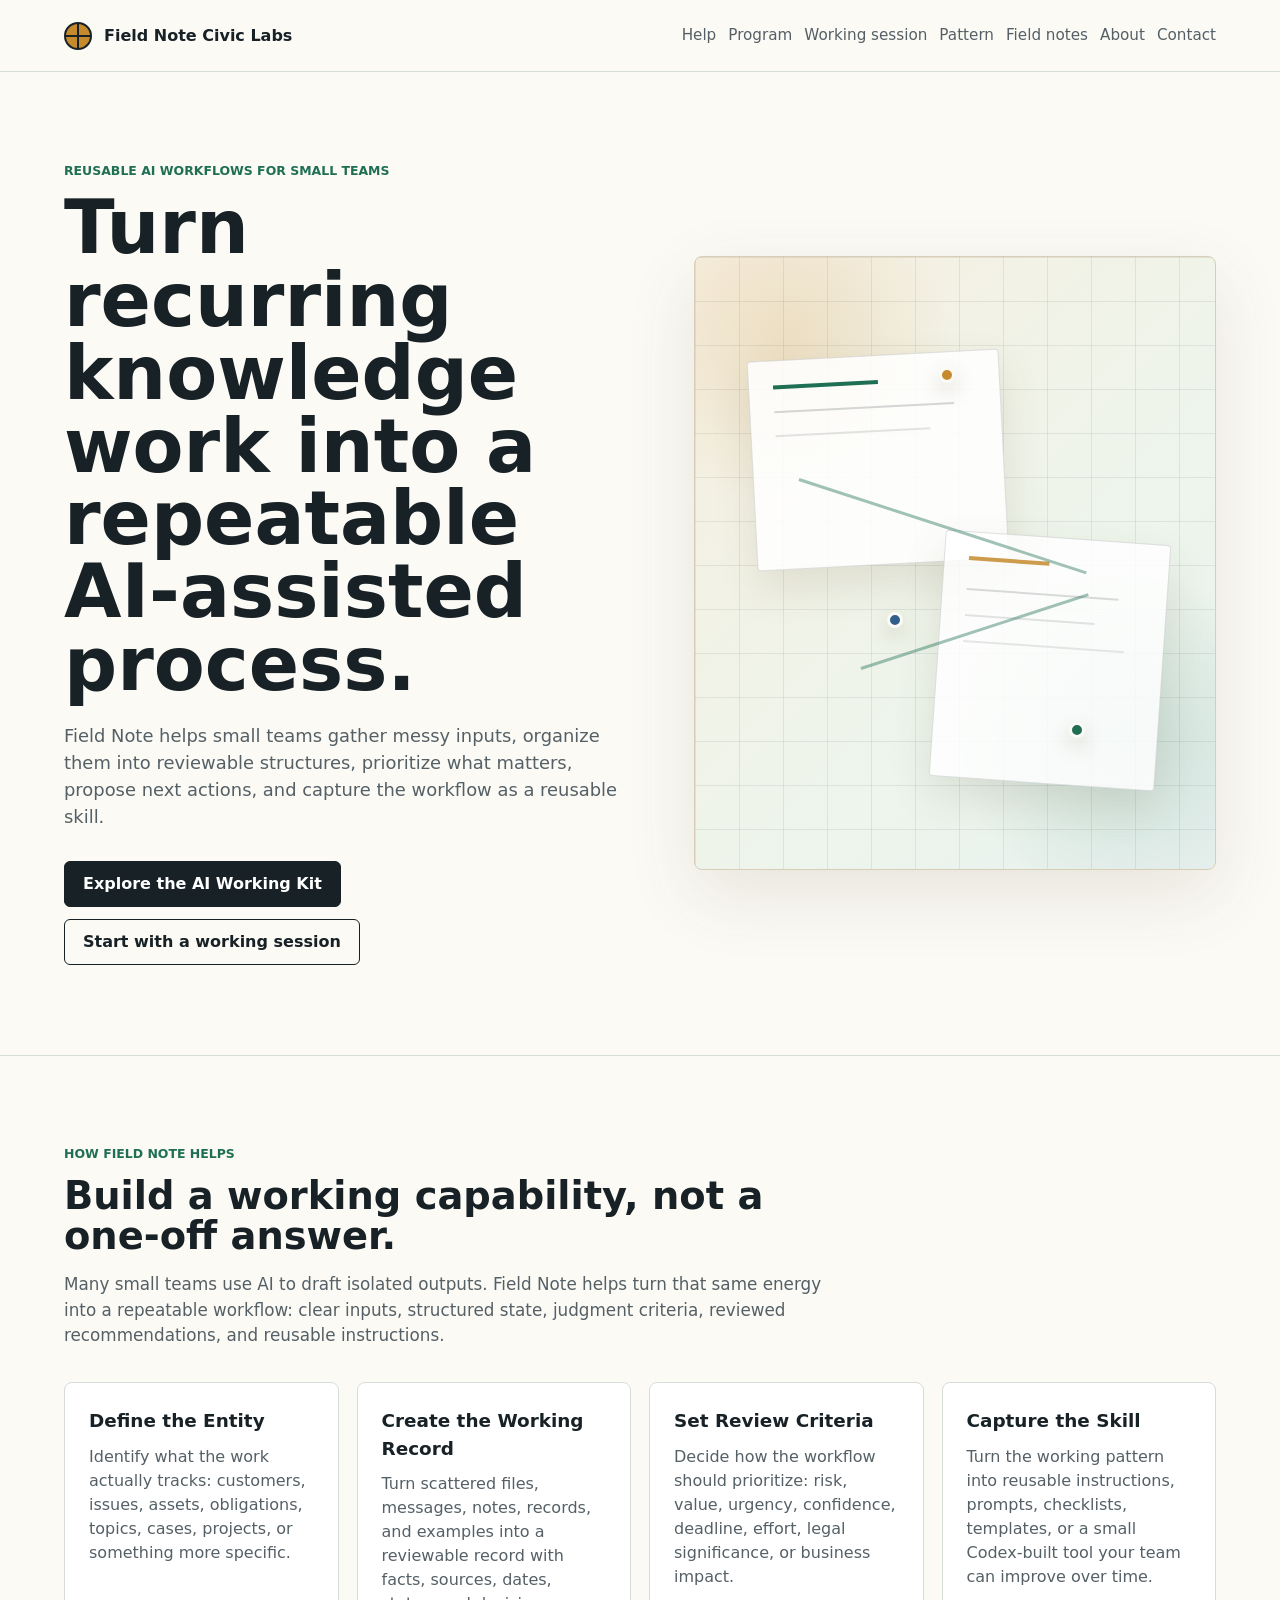
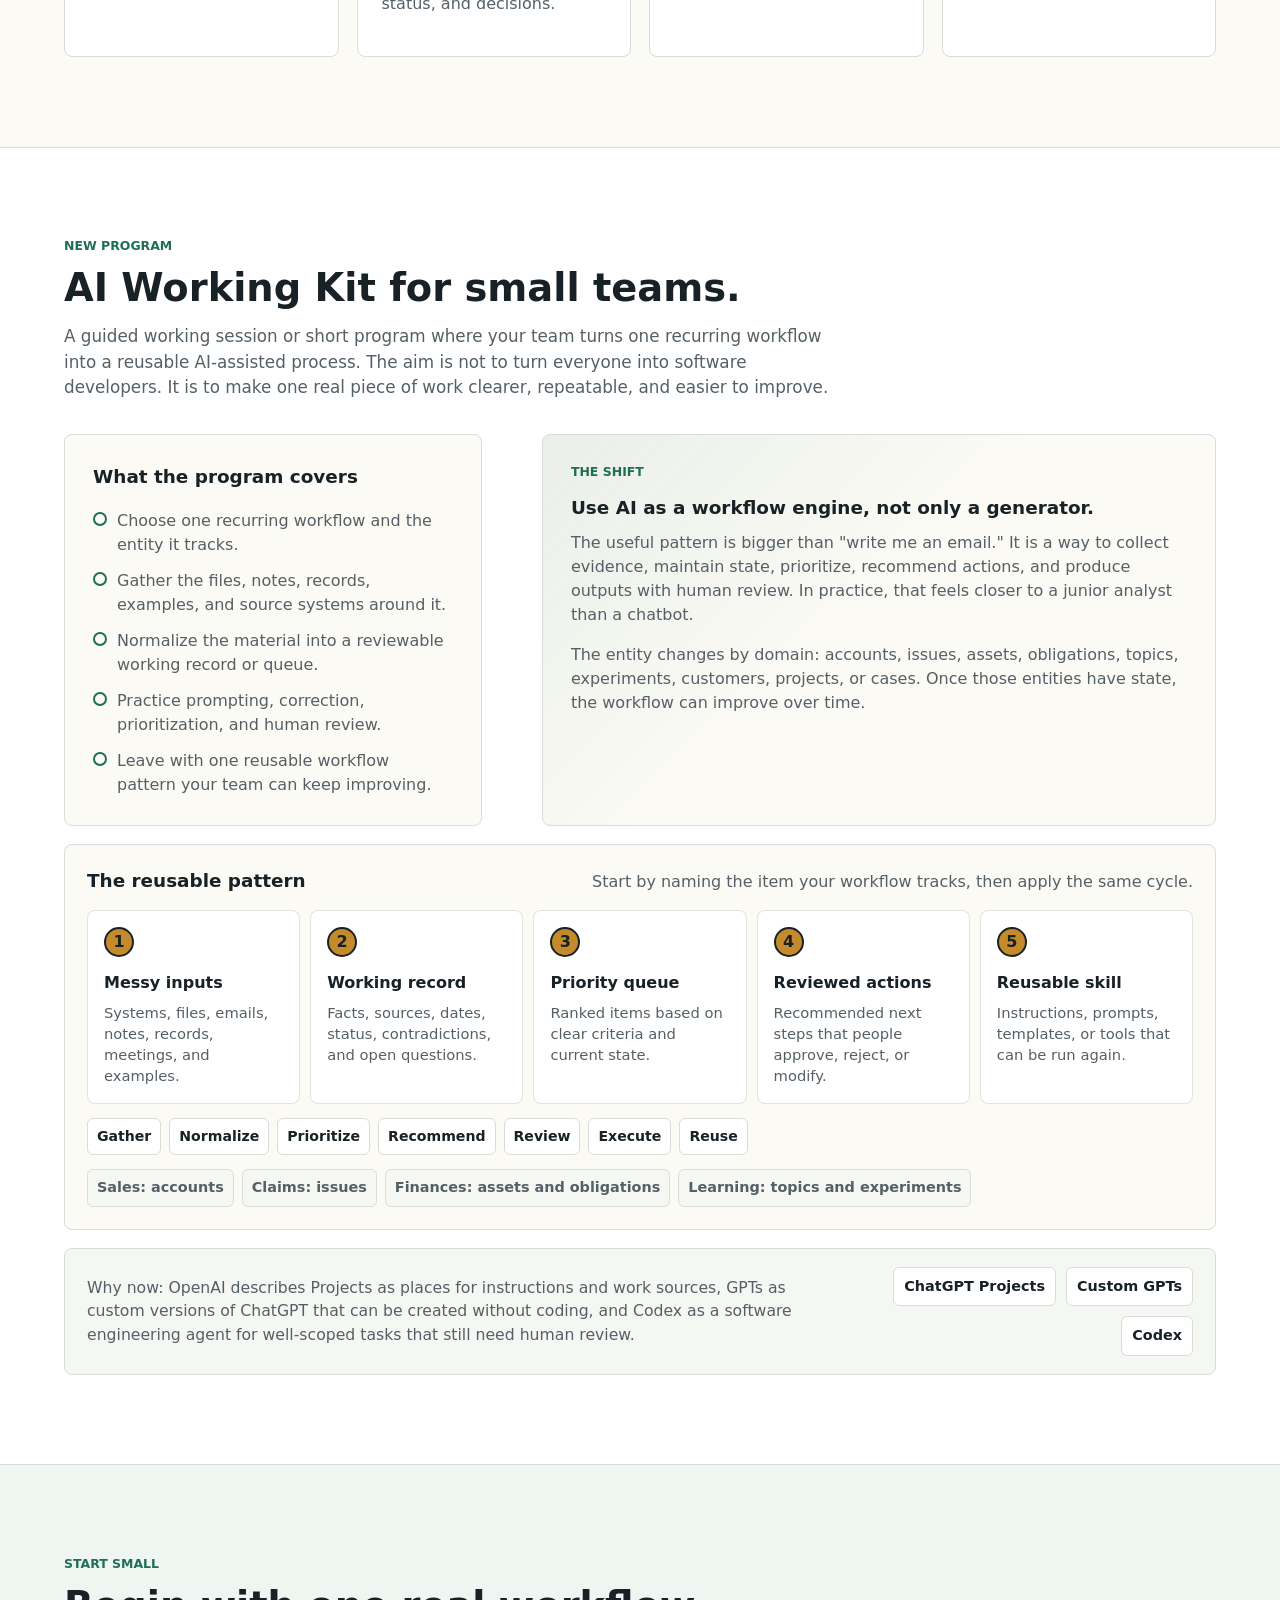
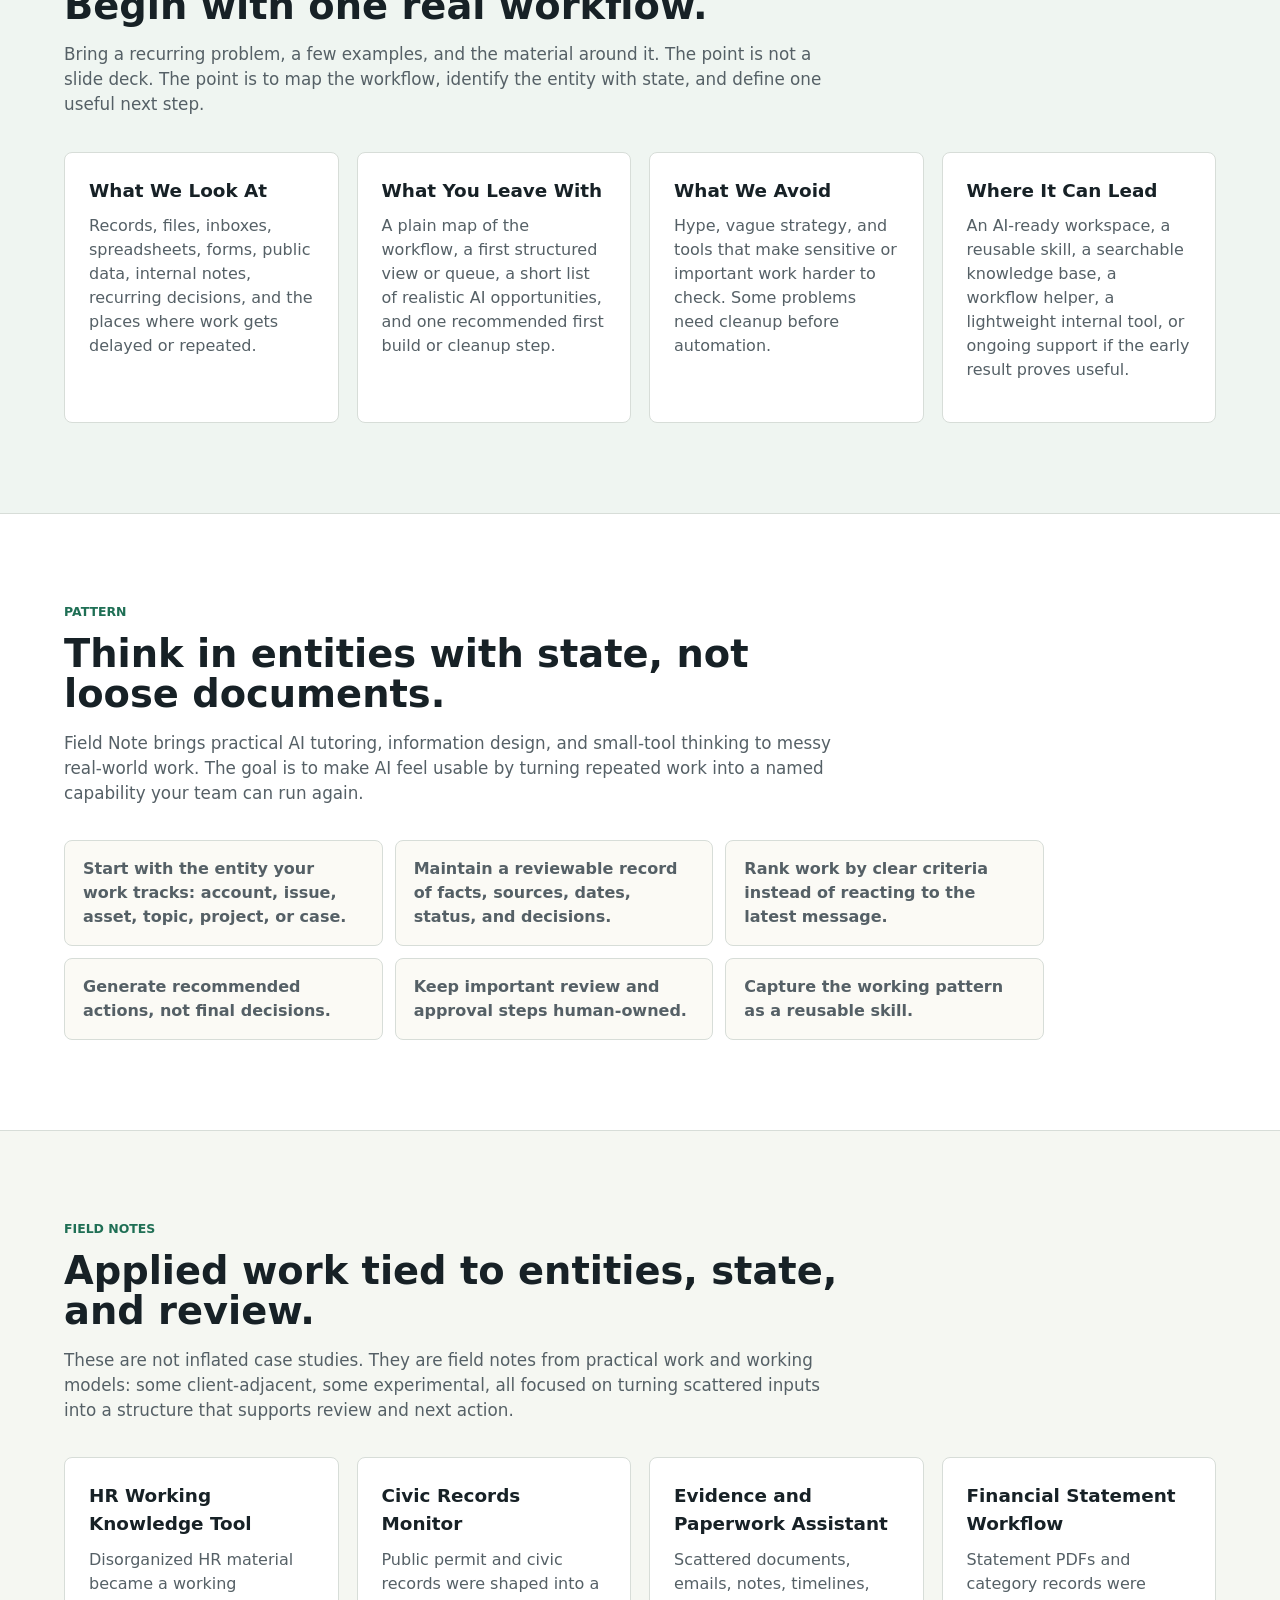
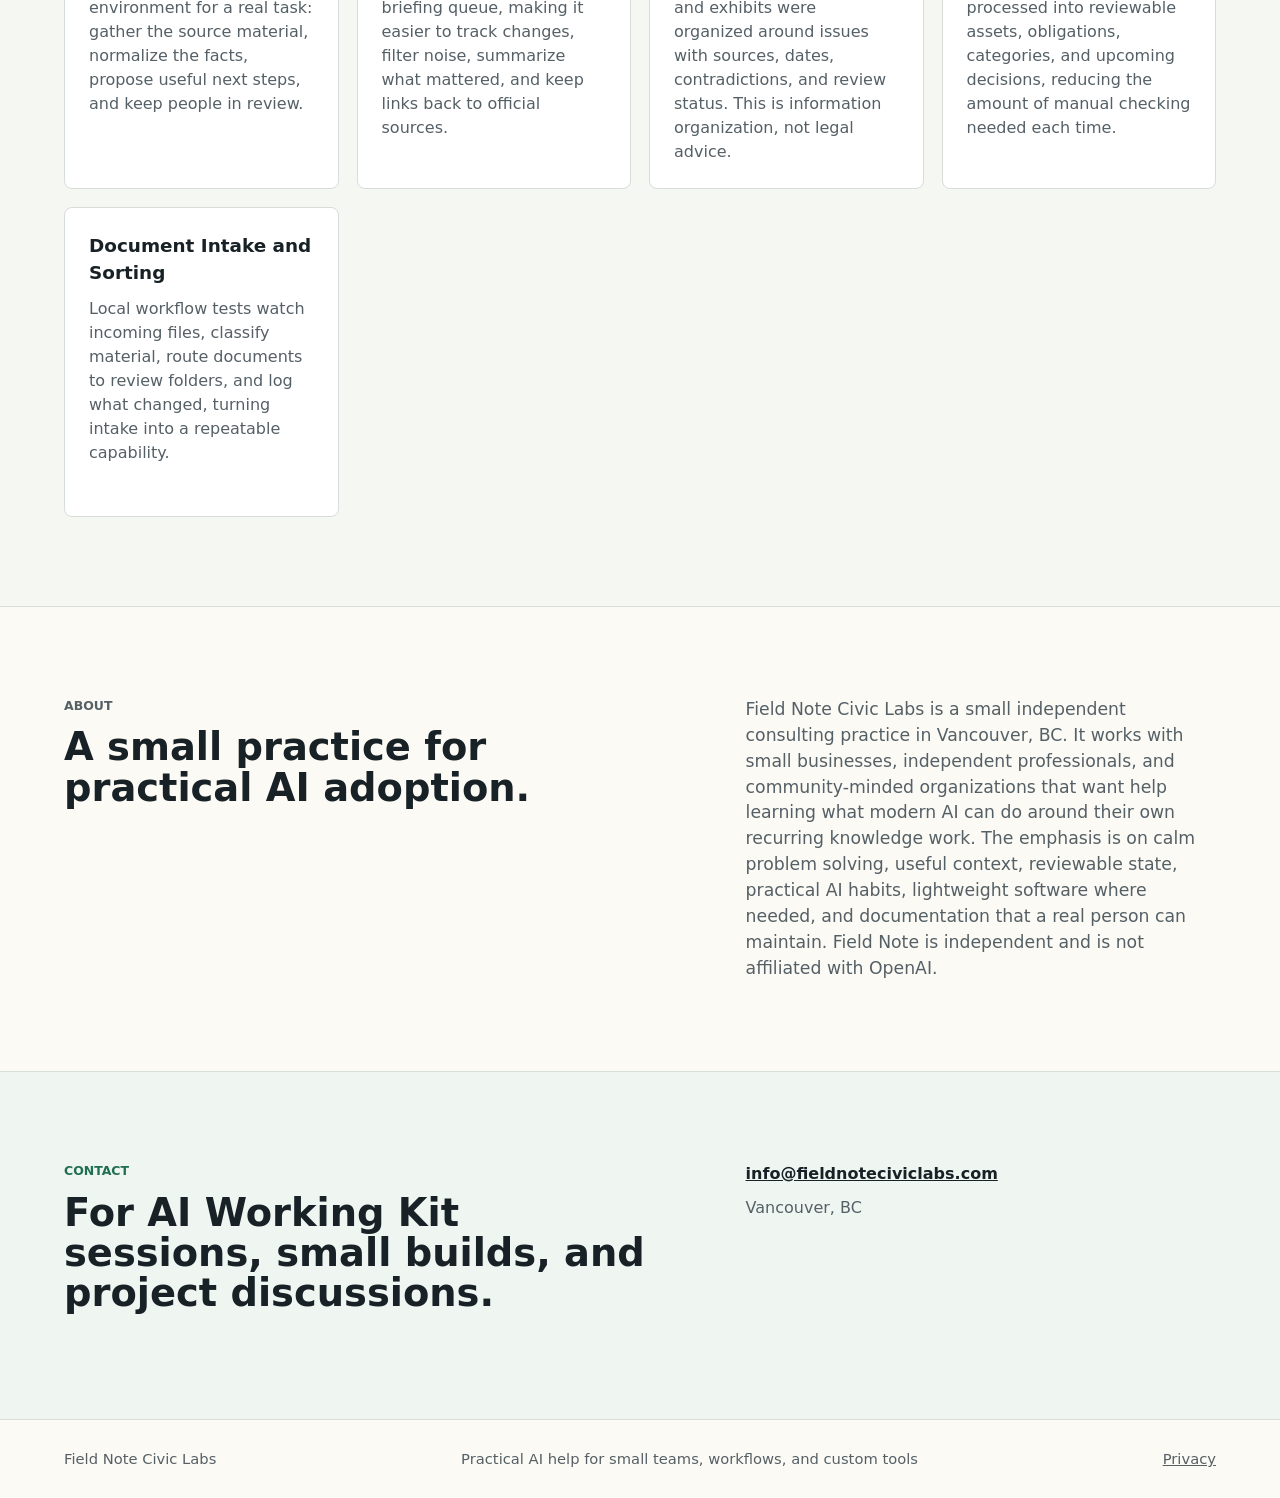
==== commit 506d33ea: "Clarify reusable pattern copy" ====
--- a/index.html
+++ b/index.html
@@ -233,7 +233,7 @@
         <div class="pattern-panel" aria-label="Reusable workflow pattern">
           <div class="pattern-heading">
             <h3>The reusable pattern</h3>
-            <p>Replace "accounts" with the entity your work actually tracks.</p>
+            <p>Start by naming the item your workflow tracks, then apply the same cycle.</p>
           </div>
           <div class="pattern-flow">
             <div class="pattern-step">
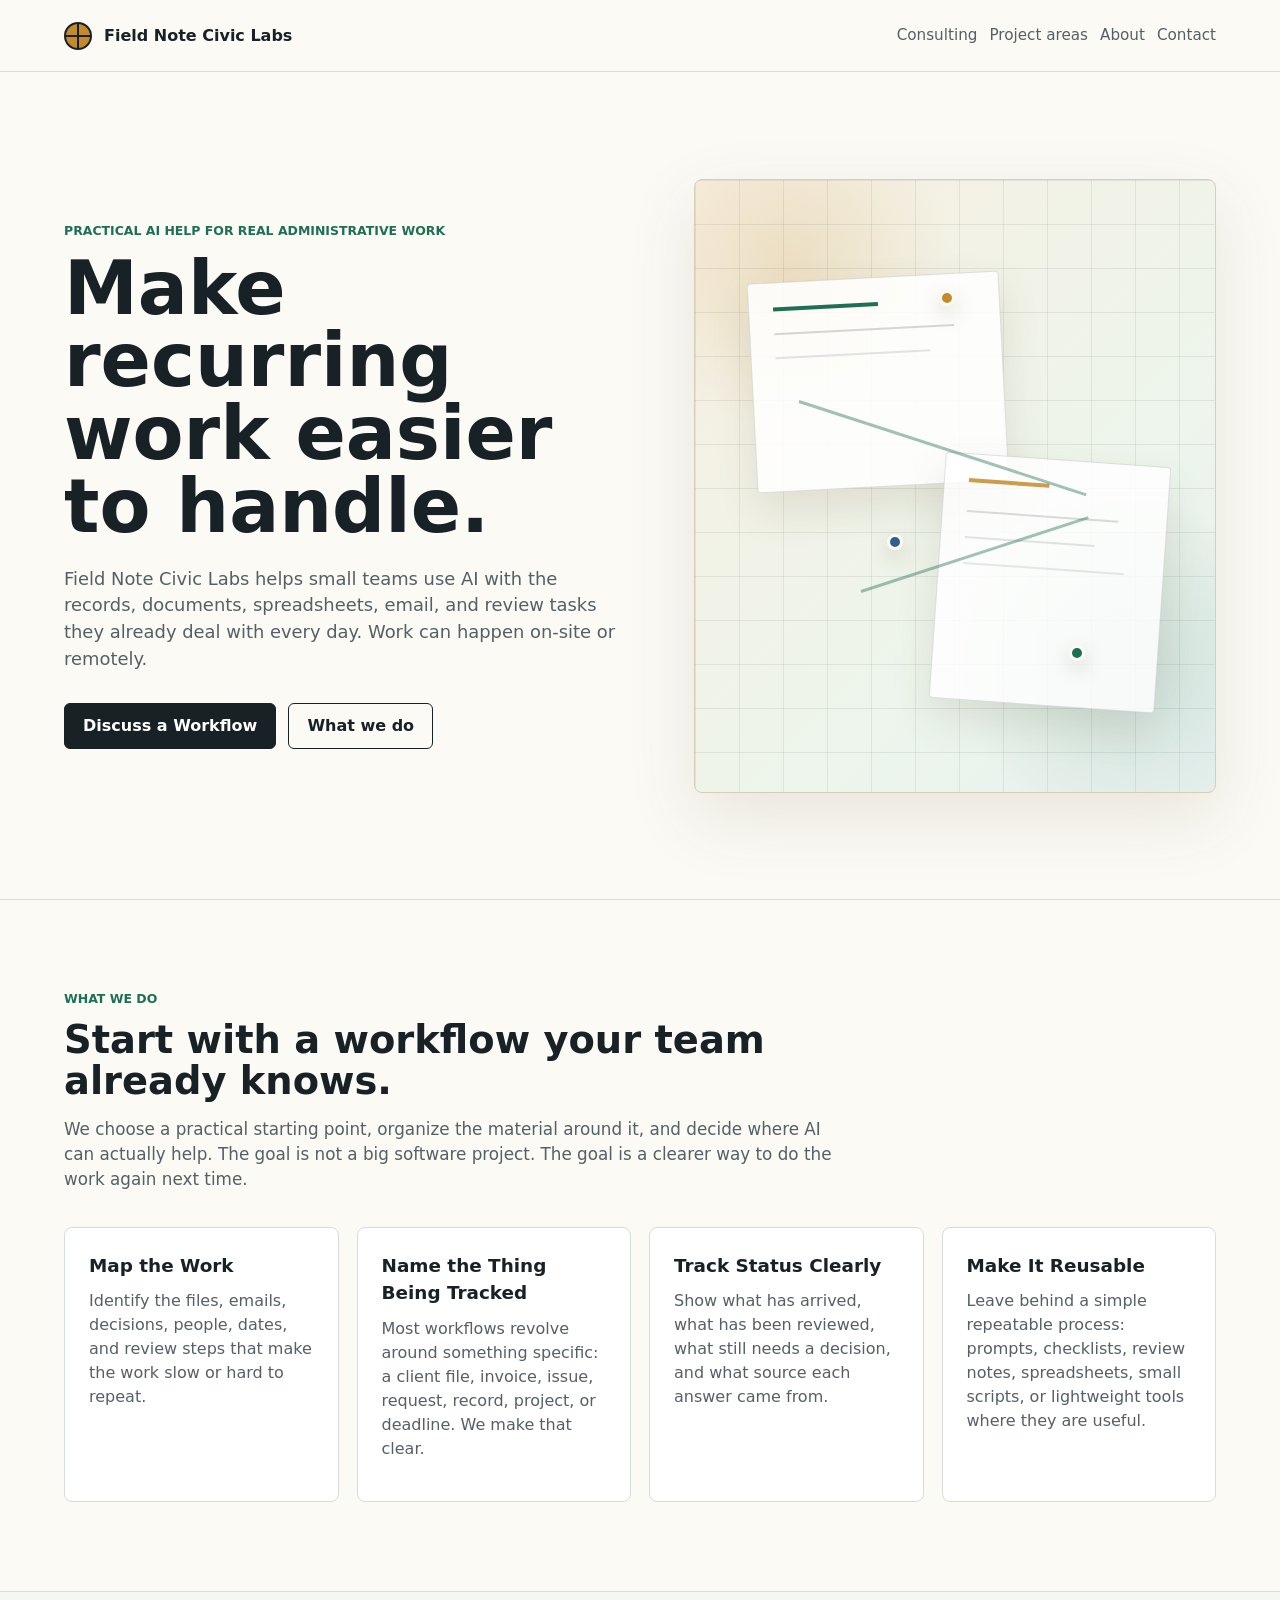
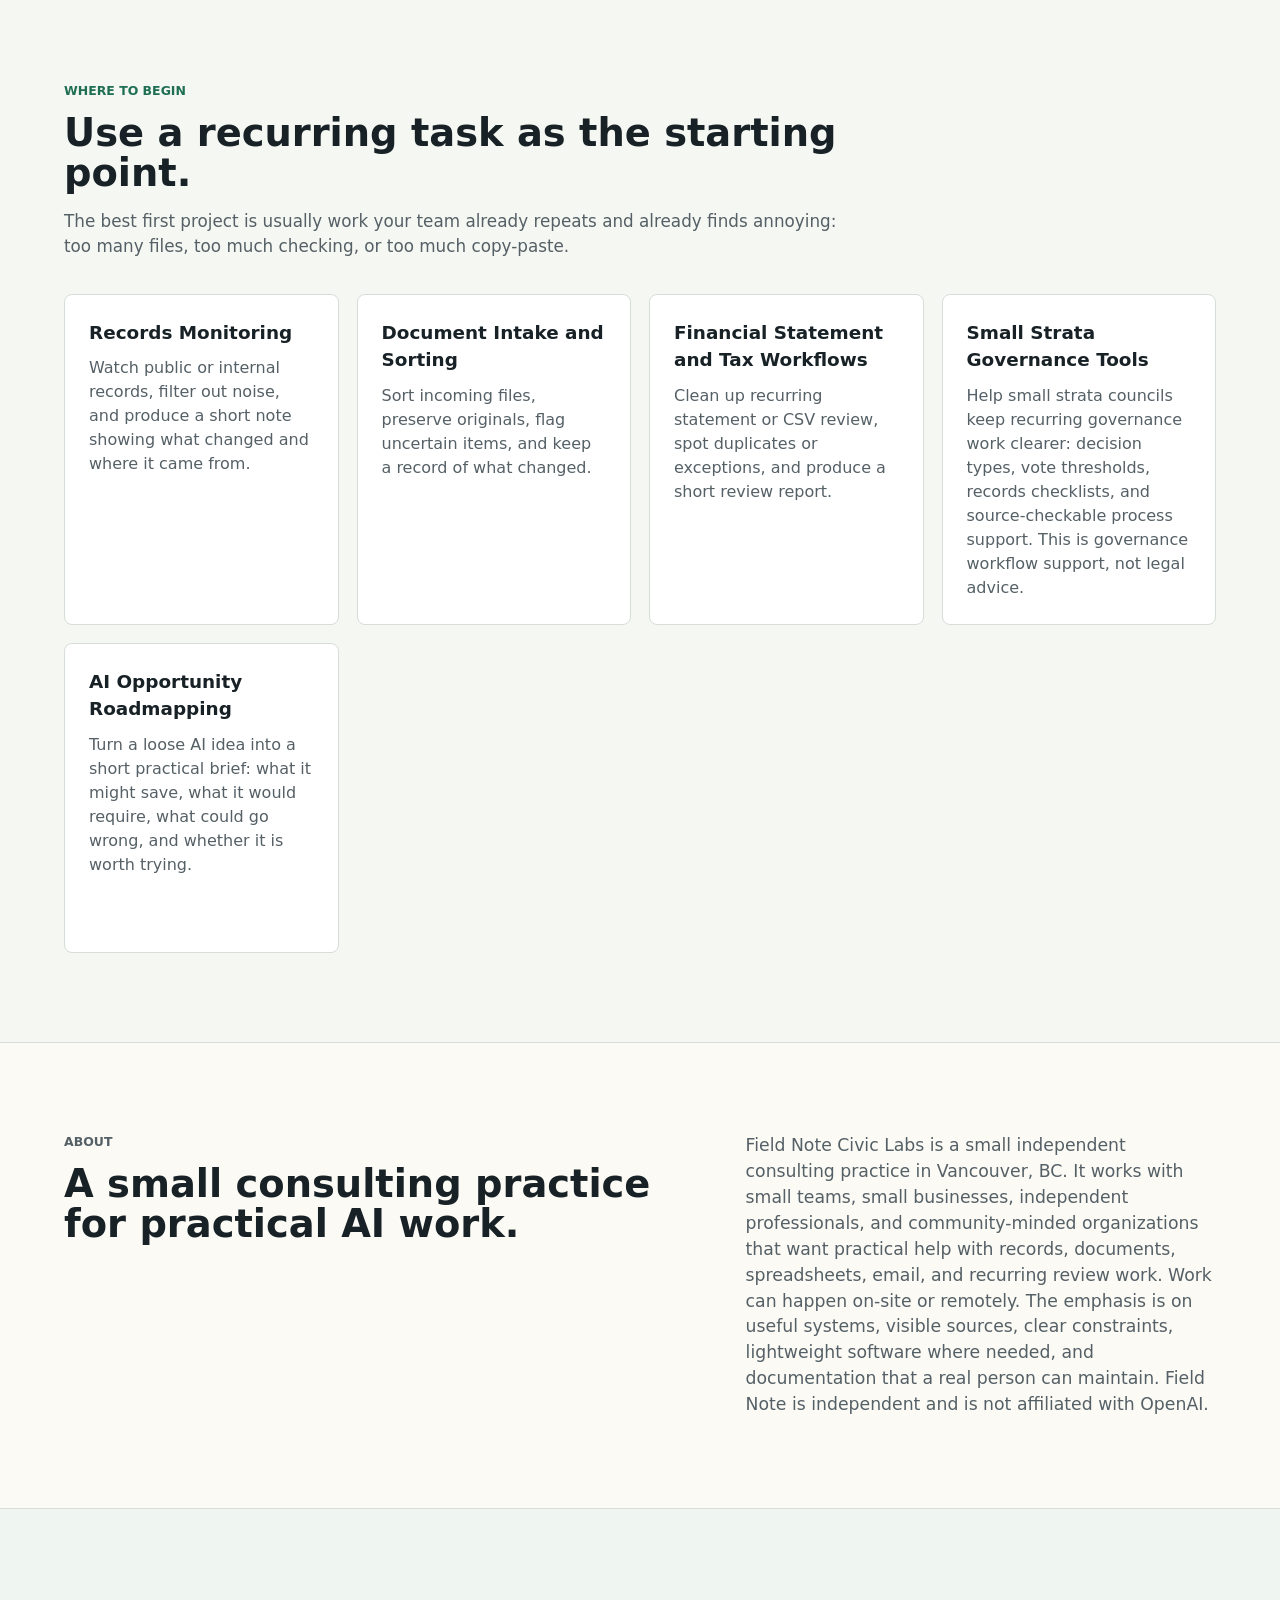
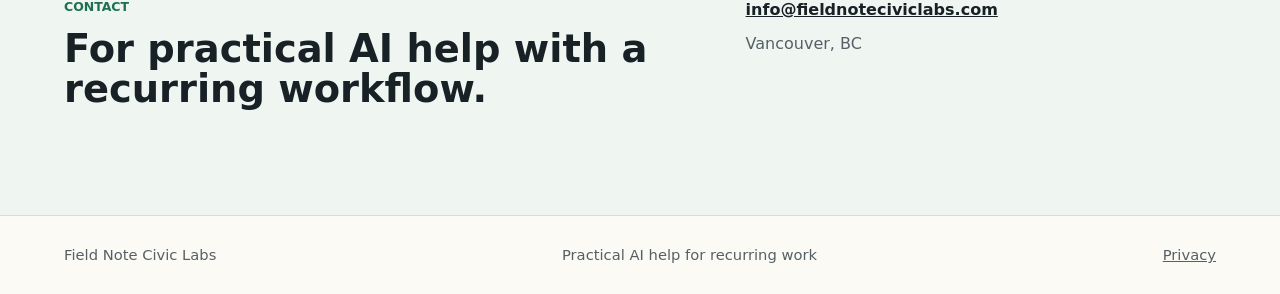
==== commit 2f5901e8: "Simplify Field Note landing page copy" ====
--- a/index.html
+++ b/index.html
@@ -3,15 +3,15 @@
   <head>
     <meta charset="utf-8">
     <meta name="viewport" content="width=device-width, initial-scale=1">
-    <title>Field Note Civic Labs | Reusable AI workflows for small teams</title>
+    <title>Field Note Civic Labs | Practical AI workflow help</title>
     <meta
       name="description"
-      content="Field Note Civic Labs helps small teams turn recurring knowledge work into reusable AI-assisted workflows."
+      content="Field Note Civic Labs helps small teams use AI on real administrative work, on-site or remotely: records, documents, spreadsheets, email, and recurring review tasks."
     >
     <meta property="og:title" content="Field Note Civic Labs">
     <meta
       property="og:description"
-      content="Practical help turning recurring knowledge work into reusable AI-assisted workflows."
+      content="Practical AI help, on-site or remote, for records, documents, spreadsheets, email, and recurring review work."
     >
     <meta property="og:type" content="website">
     <meta property="og:url" content="https://fieldnoteciviclabs.com/">
@@ -30,7 +30,7 @@
             "@id": "https://fieldnoteciviclabs.com/#website",
             "name": "Field Note Civic Labs",
             "url": "https://fieldnoteciviclabs.com/",
-            "description": "Practical AI help turning recurring knowledge work into reusable AI-assisted workflows.",
+            "description": "Practical AI help, on-site or remote, for records, documents, spreadsheets, email, and recurring review work.",
             "inLanguage": "en-CA",
             "publisher": {
               "@id": "https://fieldnoteciviclabs.com/#practice"
@@ -42,7 +42,7 @@
             "name": "Field Note Civic Labs",
             "url": "https://fieldnoteciviclabs.com/",
             "email": "info@fieldnoteciviclabs.com",
-            "description": "Field Note Civic Labs helps small teams turn recurring knowledge work into reusable AI-assisted workflows.",
+            "description": "Field Note Civic Labs helps small teams use AI on real administrative work, on-site or remotely: records, documents, spreadsheets, email, and recurring review tasks.",
             "areaServed": {
               "@type": "Place",
               "name": "Vancouver, British Columbia"
@@ -57,7 +57,7 @@
               "Civic technology",
               "Information design",
               "AI adoption",
-              "AI tutoring",
+              "Source-checkable AI workflows",
               "Records and paperwork workflows",
               "Document intake",
               "Workflow automation",
@@ -65,13 +65,13 @@
               "AI workflow review"
             ],
             "serviceType": [
-              "AI Working Kit",
-              "Two-hour working sessions",
-              "AI-ready record cleanup",
-              "Prompting and project setup",
-              "Workflow design",
+              "Practical AI workflow help",
+              "Workflow mapping",
+              "Source-checkable review",
+              "Document intake and sorting",
+              "Records monitoring",
               "Lightweight internal tools",
-              "AI workflow reviews"
+              "AI opportunity review"
             ],
             "hasOfferCatalog": {
               "@type": "OfferCatalog",
@@ -81,24 +81,24 @@
                   "@type": "Offer",
                   "itemOffered": {
                     "@type": "Service",
-                    "name": "AI Working Kit",
-                    "description": "A guided program where a small team turns one recurring workflow into a reusable AI-assisted process."
+                    "name": "Workflow mapping",
+                    "description": "Practical help choosing a starting workflow and mapping the files, emails, decisions, people, dates, and review steps around it."
                   }
                 },
                 {
                   "@type": "Offer",
                   "itemOffered": {
                     "@type": "Service",
-                    "name": "AI-ready record cleanup",
-                    "description": "Structuring files, emails, PDFs, spreadsheets, notes, and decisions so they can be searched, reviewed, summarized, and reused."
+                    "name": "Source-checkable review",
+                    "description": "Help showing what arrived, what was reviewed, what still needs a decision, and what source each answer came from."
                   }
                 },
                 {
                   "@type": "Offer",
                   "itemOffered": {
                     "@type": "Service",
-                    "name": "Lightweight workflow tools",
-                    "description": "Small custom tools, automations, summaries, indexes, and knowledge bases that support human review."
+                    "name": "Reusable process design",
+                    "description": "Simple repeatable processes using prompts, checklists, review notes, spreadsheets, small scripts, or lightweight tools where useful."
                   }
                 }
               ]
@@ -115,11 +115,8 @@
         <span>Field Note Civic Labs</span>
       </a>
       <nav aria-label="Primary navigation">
-        <a href="#services">Help</a>
-        <a href="#program">Program</a>
-        <a href="#session">Working session</a>
-        <a href="#method">Pattern</a>
-        <a href="#projects">Field notes</a>
+        <a href="#services">Consulting</a>
+        <a href="#projects">Project areas</a>
         <a href="#about">About</a>
         <a href="#contact">Contact</a>
       </nav>
@@ -128,16 +125,16 @@
     <main>
       <section class="hero">
         <div class="hero-copy">
-          <p class="eyebrow">Reusable AI workflows for small teams</p>
-          <h1>Turn recurring knowledge work into a repeatable AI-assisted process.</h1>
+          <p class="eyebrow">Practical AI help for real administrative work</p>
+          <h1>Make recurring work easier to handle.</h1>
           <p class="lede">
-            Field Note helps small teams gather messy inputs, organize them into reviewable
-            structures, prioritize what matters, propose next actions, and capture the workflow
-            as a reusable skill.
+            Field Note Civic Labs helps small teams use AI with the records, documents,
+            spreadsheets, email, and review tasks they already deal with every day. Work can happen
+            on-site or remotely.
           </p>
           <div class="hero-actions" aria-label="Primary actions">
-            <a class="button primary" href="#program" data-track="hero_ai_working_kit">Explore the AI Working Kit</a>
-            <a class="button secondary" href="#session" data-track="hero_working_session">Start with a working session</a>
+            <a class="button primary" href="#contact" data-track="hero_contact">Discuss a Workflow</a>
+            <a class="button secondary" href="#services" data-track="hero_services">What we do</a>
           </div>
         </div>
         <div class="field-visual" aria-hidden="true">
@@ -153,255 +150,90 @@
 
       <section id="services" class="section">
         <div class="section-heading">
-          <p class="eyebrow">How Field Note helps</p>
-          <h2>Build a working capability, not a one-off answer.</h2>
+          <p class="eyebrow">What we do</p>
+          <h2>Start with a workflow your team already knows.</h2>
           <p>
-            Many small teams use AI to draft isolated outputs. Field Note helps turn that same
-            energy into a repeatable workflow: clear inputs, structured state, judgment criteria,
-            reviewed recommendations, and reusable instructions.
+            We choose a practical starting point, organize the material around it, and decide where
+            AI can actually help. The goal is not a big software project. The goal is a clearer way
+            to do the work again next time.
           </p>
         </div>
         <div class="service-grid">
           <article>
-            <h3>Define the Entity</h3>
-            <p>
-              Identify what the work actually tracks: customers, issues, assets, obligations,
-              topics, cases, projects, or something more specific.
-            </p>
-          </article>
-          <article>
-            <h3>Create the Working Record</h3>
-            <p>
-              Turn scattered files, messages, notes, records, and examples into a reviewable
-              record with facts, sources, dates, status, and decisions.
-            </p>
-          </article>
-          <article>
-            <h3>Set Review Criteria</h3>
-            <p>
-              Decide how the workflow should prioritize: risk, value, urgency, confidence,
-              deadline, effort, legal significance, or business impact.
-            </p>
-          </article>
-          <article>
-            <h3>Capture the Skill</h3>
-            <p>
-              Turn the working pattern into reusable instructions, prompts, checklists, templates,
-              or a small Codex-built tool your team can improve over time.
-            </p>
-          </article>
-        </div>
-      </section>
-
-      <section id="program" class="section program-section">
-        <div class="section-heading">
-          <p class="eyebrow">New program</p>
-          <h2>AI Working Kit for small teams.</h2>
-          <p>
-            A guided working session or short program where your team turns one recurring workflow
-            into a reusable AI-assisted process. The aim is not to turn everyone into software
-            developers. It is to make one real piece of work clearer, repeatable, and easier to
-            improve.
-          </p>
-        </div>
-        <div class="program-layout">
-          <div class="program-copy">
-            <h3>What the program covers</h3>
-            <ul class="check-list">
-              <li>Choose one recurring workflow and the entity it tracks.</li>
-              <li>Gather the files, notes, records, examples, and source systems around it.</li>
-              <li>Normalize the material into a reviewable working record or queue.</li>
-              <li>Practice prompting, correction, prioritization, and human review.</li>
-              <li>Leave with one reusable workflow pattern your team can keep improving.</li>
-            </ul>
-          </div>
-          <div class="engine-card">
-            <p class="eyebrow">The shift</p>
-            <h3>Use AI as a workflow engine, not only a generator.</h3>
-            <p>
-              The useful pattern is bigger than "write me an email." It is a way to collect evidence,
-              maintain state, prioritize, recommend actions, and produce outputs with human review.
-              In practice, that feels closer to a junior analyst than a chatbot.
-            </p>
-            <p>
-              The entity changes by domain: accounts, issues, assets, obligations, topics, experiments,
-              customers, projects, or cases. Once those entities have state, the workflow can improve
-              over time.
-            </p>
-          </div>
-        </div>
-        <div class="pattern-panel" aria-label="Reusable workflow pattern">
-          <div class="pattern-heading">
-            <h3>The reusable pattern</h3>
-            <p>Start by naming the item your workflow tracks, then apply the same cycle.</p>
-          </div>
-          <div class="pattern-flow">
-            <div class="pattern-step">
-              <span>1</span>
-              <strong>Messy inputs</strong>
-              <p>Systems, files, emails, notes, records, meetings, and examples.</p>
-            </div>
-            <div class="pattern-step">
-              <span>2</span>
-              <strong>Working record</strong>
-              <p>Facts, sources, dates, status, contradictions, and open questions.</p>
-            </div>
-            <div class="pattern-step">
-              <span>3</span>
-              <strong>Priority queue</strong>
-              <p>Ranked items based on clear criteria and current state.</p>
-            </div>
-            <div class="pattern-step">
-              <span>4</span>
-              <strong>Reviewed actions</strong>
-              <p>Recommended next steps that people approve, reject, or modify.</p>
-            </div>
-            <div class="pattern-step">
-              <span>5</span>
-              <strong>Reusable skill</strong>
-              <p>Instructions, prompts, templates, or tools that can be run again.</p>
-            </div>
-          </div>
-          <div class="cycle-strip" aria-label="Operating cycle">
-            <span>Gather</span>
-            <span>Normalize</span>
-            <span>Prioritize</span>
-            <span>Recommend</span>
-            <span>Review</span>
-            <span>Execute</span>
-            <span>Reuse</span>
-          </div>
-          <div class="entity-examples">
-            <span>Sales: accounts</span>
-            <span>Claims: issues</span>
-            <span>Finances: assets and obligations</span>
-            <span>Learning: topics and experiments</span>
-          </div>
-        </div>
-        <div class="source-strip">
-          <p>
-            Why now: OpenAI describes Projects as places for instructions and work sources, GPTs as
-            custom versions of ChatGPT that can be created without coding, and Codex as a software
-            engineering agent for well-scoped tasks that still need human review.
-          </p>
-          <div>
-            <a href="https://help.openai.com/en/articles/10169521-using-projects-in-chatgpt">ChatGPT Projects</a>
-            <a href="https://openai.com/index/introducing-gpts/">Custom GPTs</a>
-            <a href="https://openai.com/index/introducing-codex/">Codex</a>
-          </div>
-        </div>
-      </section>
-
-      <section id="session" class="section audience-section">
-        <div class="section-heading">
-          <p class="eyebrow">Start small</p>
-          <h2>Begin with one real workflow.</h2>
-          <p>
-            Bring a recurring problem, a few examples, and the material around it. The point is not a
-            slide deck. The point is to map the workflow, identify the entity with state, and define
-            one useful next step.
-          </p>
-        </div>
-        <div class="audience-grid">
-          <article>
-            <h3>What We Look At</h3>
-            <p>
-              Records, files, inboxes, spreadsheets, forms, public data, internal notes, recurring
-              decisions, and the places where work gets delayed or repeated.
-            </p>
-          </article>
-          <article>
-            <h3>What You Leave With</h3>
-            <p>
-              A plain map of the workflow, a first structured view or queue, a short list of realistic
-              AI opportunities, and one recommended first build or cleanup step.
-            </p>
-          </article>
-          <article>
-            <h3>What We Avoid</h3>
-            <p>
-              Hype, vague strategy, and tools that make sensitive or important work harder to check.
-              Some problems need cleanup before automation.
-            </p>
-          </article>
-          <article>
-            <h3>Where It Can Lead</h3>
-            <p>
-              An AI-ready workspace, a reusable skill, a searchable knowledge base, a workflow helper,
-              a lightweight internal tool, or ongoing support if the early result proves useful.
-            </p>
-          </article>
-        </div>
-      </section>
-
-      <section id="method" class="section method-section">
-        <div class="section-heading">
-          <p class="eyebrow">Pattern</p>
-          <h2>Think in entities with state, not loose documents.</h2>
-          <p>
-            Field Note brings practical AI tutoring, information design, and small-tool thinking to
-            messy real-world work. The goal is to make AI feel usable by turning repeated work into
-            a named capability your team can run again.
-          </p>
-        </div>
-        <ul class="method-list">
-          <li>Start with the entity your work tracks: account, issue, asset, topic, project, or case.</li>
-          <li>Maintain a reviewable record of facts, sources, dates, status, and decisions.</li>
-          <li>Rank work by clear criteria instead of reacting to the latest message.</li>
-          <li>Generate recommended actions, not final decisions.</li>
-          <li>Keep important review and approval steps human-owned.</li>
-          <li>Capture the working pattern as a reusable skill.</li>
-        </ul>
+            <h3>Map the Work</h3>
+            <p>
+              Identify the files, emails, decisions, people, dates, and review steps that make the
+              work slow or hard to repeat.
+            </p>
+          </article>
+          <article>
+            <h3>Name the Thing Being Tracked</h3>
+            <p>
+              Most workflows revolve around something specific: a client file, invoice, issue,
+              request, record, project, or deadline. We make that clear.
+            </p>
+          </article>
+          <article>
+            <h3>Track Status Clearly</h3>
+            <p>
+              Show what has arrived, what has been reviewed, what still needs a decision, and what
+              source each answer came from.
+            </p>
+          </article>
+          <article>
+            <h3>Make It Reusable</h3>
+            <p>
+              Leave behind a simple repeatable process: prompts, checklists, review notes,
+              spreadsheets, small scripts, or lightweight tools where they are useful.
+            </p>
+          </article>
+        </div>
       </section>
 
       <section id="projects" class="section research-section">
         <div class="section-heading">
-          <p class="eyebrow">Field Notes</p>
-          <h2>Applied work tied to entities, state, and review.</h2>
+          <p class="eyebrow">Where to begin</p>
+          <h2>Use a recurring task as the starting point.</h2>
           <p>
-            These are not inflated case studies. They are field notes from practical work and working
-            models: some client-adjacent, some experimental, all focused on turning scattered inputs
-            into a structure that supports review and next action.
+            The best first project is usually work your team already repeats and already finds
+            annoying: too many files, too much checking, or too much copy-paste.
           </p>
         </div>
         <div class="project-grid">
           <article>
-            <h3>HR Working Knowledge Tool</h3>
-            <p>
-              Disorganized HR material became a working environment for a real task: gather the
-              source material, normalize the facts, propose useful next steps, and keep people in
-              review.
-            </p>
-          </article>
-          <article>
-            <h3>Civic Records Monitor</h3>
-            <p>
-              Public permit and civic records were shaped into a briefing queue, making it easier
-              to track changes, filter noise, summarize what mattered, and keep links back to official
-              sources.
-            </p>
-          </article>
-          <article>
-            <h3>Evidence and Paperwork Assistant</h3>
-            <p>
-              Scattered documents, emails, notes, timelines, and exhibits were organized around
-              issues with sources, dates, contradictions, and review status. This is information
-              organization, not legal advice.
-            </p>
-          </article>
-          <article>
-            <h3>Financial Statement Workflow</h3>
-            <p>
-              Statement PDFs and category records were processed into reviewable assets, obligations,
-              categories, and upcoming decisions, reducing the amount of manual checking needed each
-              time.
+            <h3>Records Monitoring</h3>
+            <p>
+              Watch public or internal records, filter out noise, and produce a short note showing
+              what changed and where it came from.
             </p>
           </article>
           <article>
             <h3>Document Intake and Sorting</h3>
             <p>
-              Local workflow tests watch incoming files, classify material, route documents to review
-              folders, and log what changed, turning intake into a repeatable capability.
+              Sort incoming files, preserve originals, flag uncertain items, and keep a record of
+              what changed.
+            </p>
+          </article>
+          <article>
+            <h3>Financial Statement and Tax Workflows</h3>
+            <p>
+              Clean up recurring statement or CSV review, spot duplicates or exceptions, and
+              produce a short review report.
+            </p>
+          </article>
+          <article>
+            <h3>Small Strata Governance Tools</h3>
+            <p>
+              Help small strata councils keep recurring governance work clearer: decision types,
+              vote thresholds, records checklists, and source-checkable process support.
+              This is governance workflow support, not legal advice.
+            </p>
+          </article>
+          <article>
+            <h3>AI Opportunity Roadmapping</h3>
+            <p>
+              Turn a loose AI idea into a short practical brief: what it might save, what it would
+              require, what could go wrong, and whether it is worth trying.
             </p>
           </article>
         </div>
@@ -410,14 +242,15 @@
       <section id="about" class="section split">
         <div>
           <p class="eyebrow">About</p>
-          <h2>A small practice for practical AI adoption.</h2>
+          <h2>A small consulting practice for practical AI work.</h2>
         </div>
         <p>
-          Field Note Civic Labs is a small independent consulting practice in Vancouver, BC. It works
-          with small businesses, independent professionals, and community-minded organizations that
-          want help learning what modern AI can do around their own recurring knowledge work. The
-          emphasis is on calm problem solving, useful context, reviewable state, practical AI habits,
-          lightweight software where needed, and documentation that a real person can maintain.
+          Field Note Civic Labs is a small independent consulting practice in Vancouver, BC. It
+          works with small teams, small businesses, independent professionals, and community-minded
+          organizations that want practical help with records, documents, spreadsheets, email, and
+          recurring review work. Work can happen on-site or remotely. The emphasis is on useful systems, visible sources, clear
+          constraints, lightweight software where needed, and documentation that a real person can
+          maintain.
           Field Note is independent and is not affiliated with OpenAI.
         </p>
       </section>
@@ -425,7 +258,7 @@
       <section id="contact" class="section contact-band">
         <div>
           <p class="eyebrow">Contact</p>
-          <h2>For AI Working Kit sessions, small builds, and project discussions.</h2>
+          <h2>For practical AI help with a recurring workflow.</h2>
         </div>
         <address>
           <a href="mailto:info@fieldnoteciviclabs.com" data-track="contact_email">info@fieldnoteciviclabs.com</a>
@@ -436,7 +269,7 @@
 
     <footer>
       <span>Field Note Civic Labs</span>
-      <span>Practical AI help for small teams, workflows, and custom tools</span>
+      <span>Practical AI help for recurring work</span>
       <a href="./privacy.html">Privacy</a>
     </footer>
   </body>
